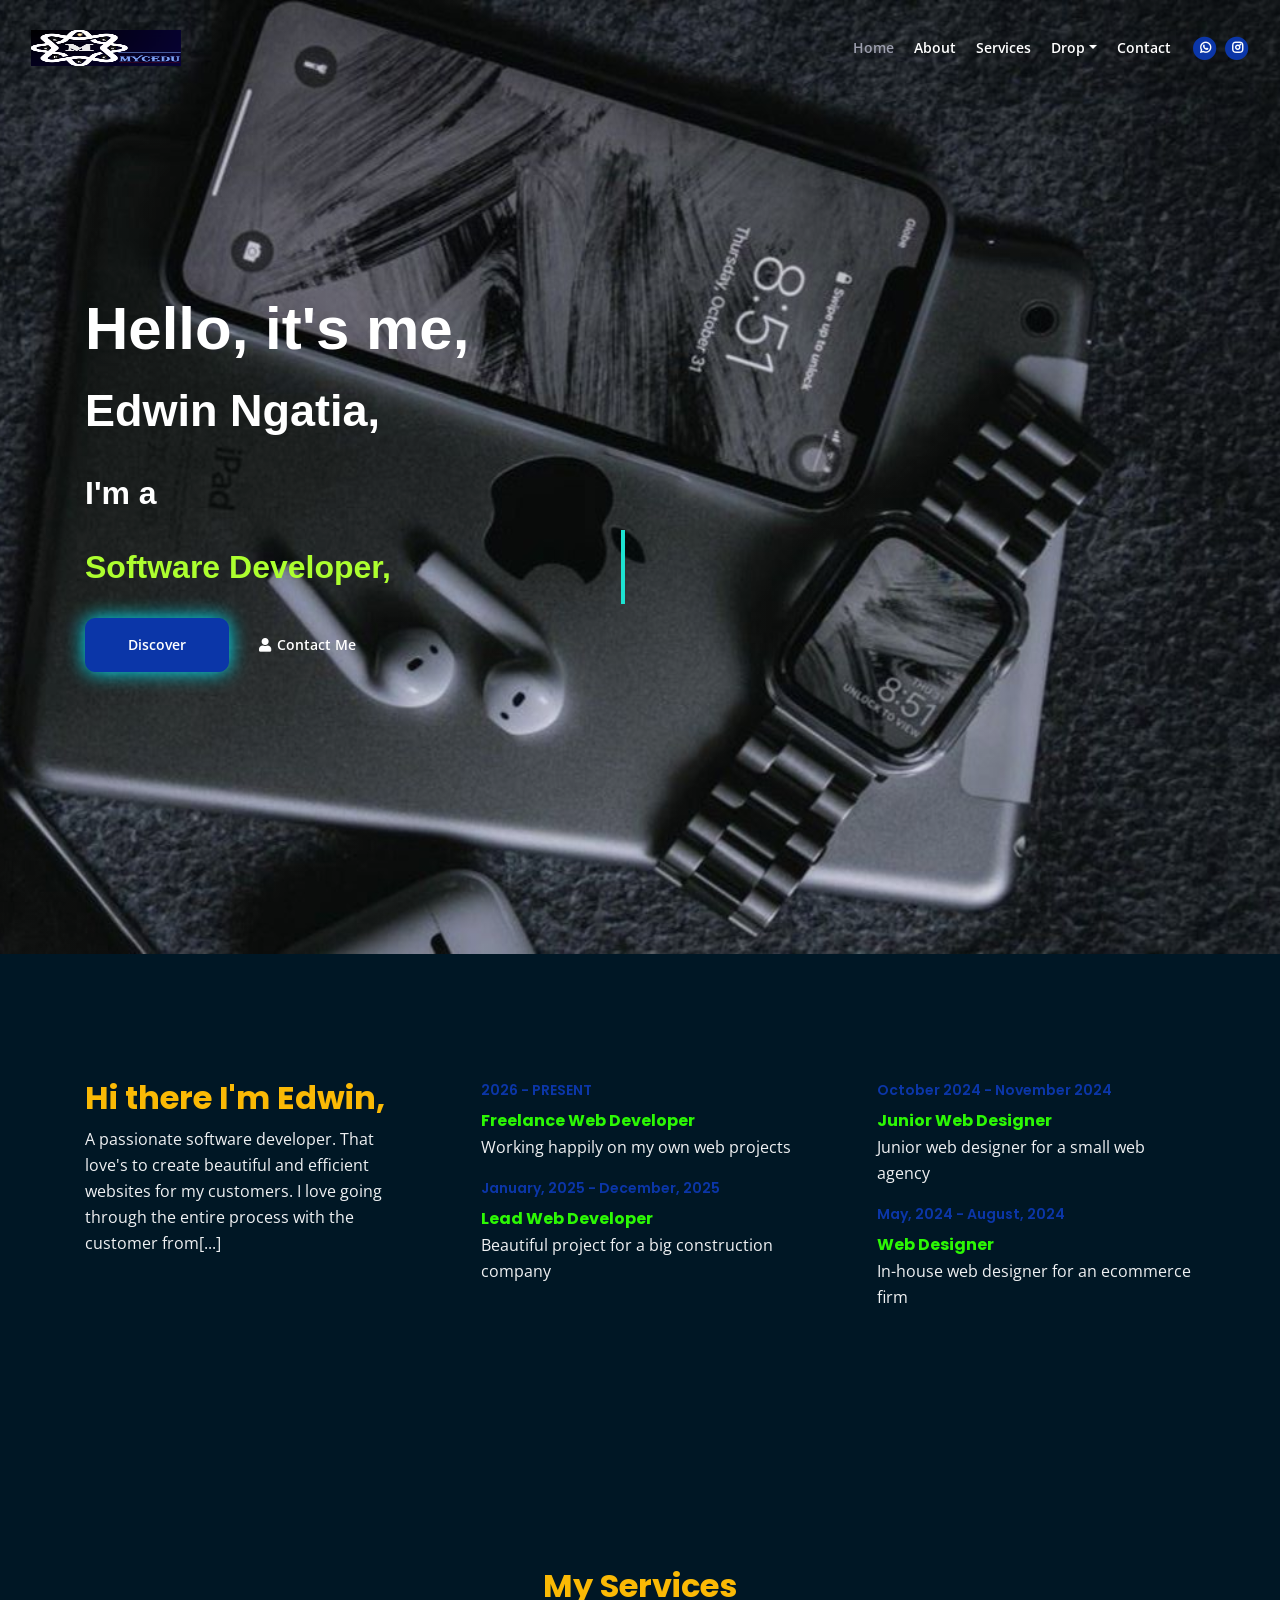
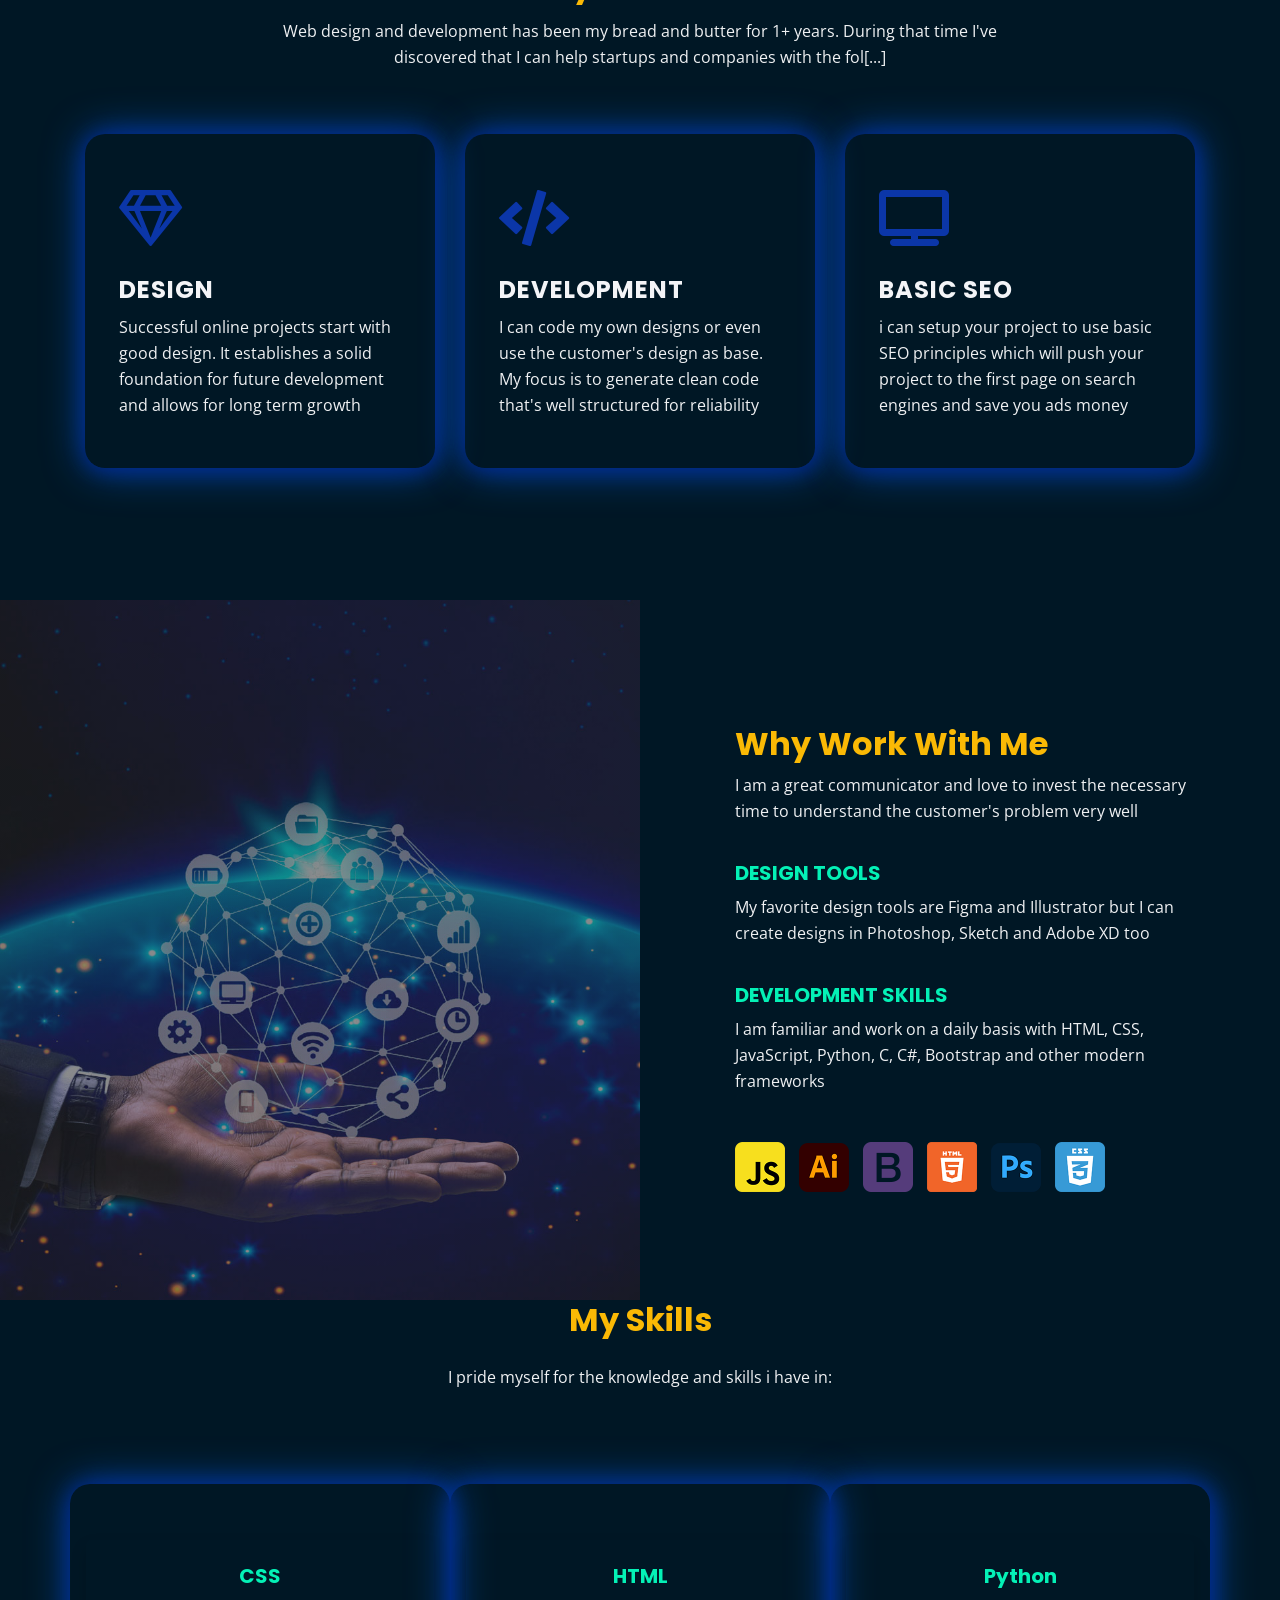
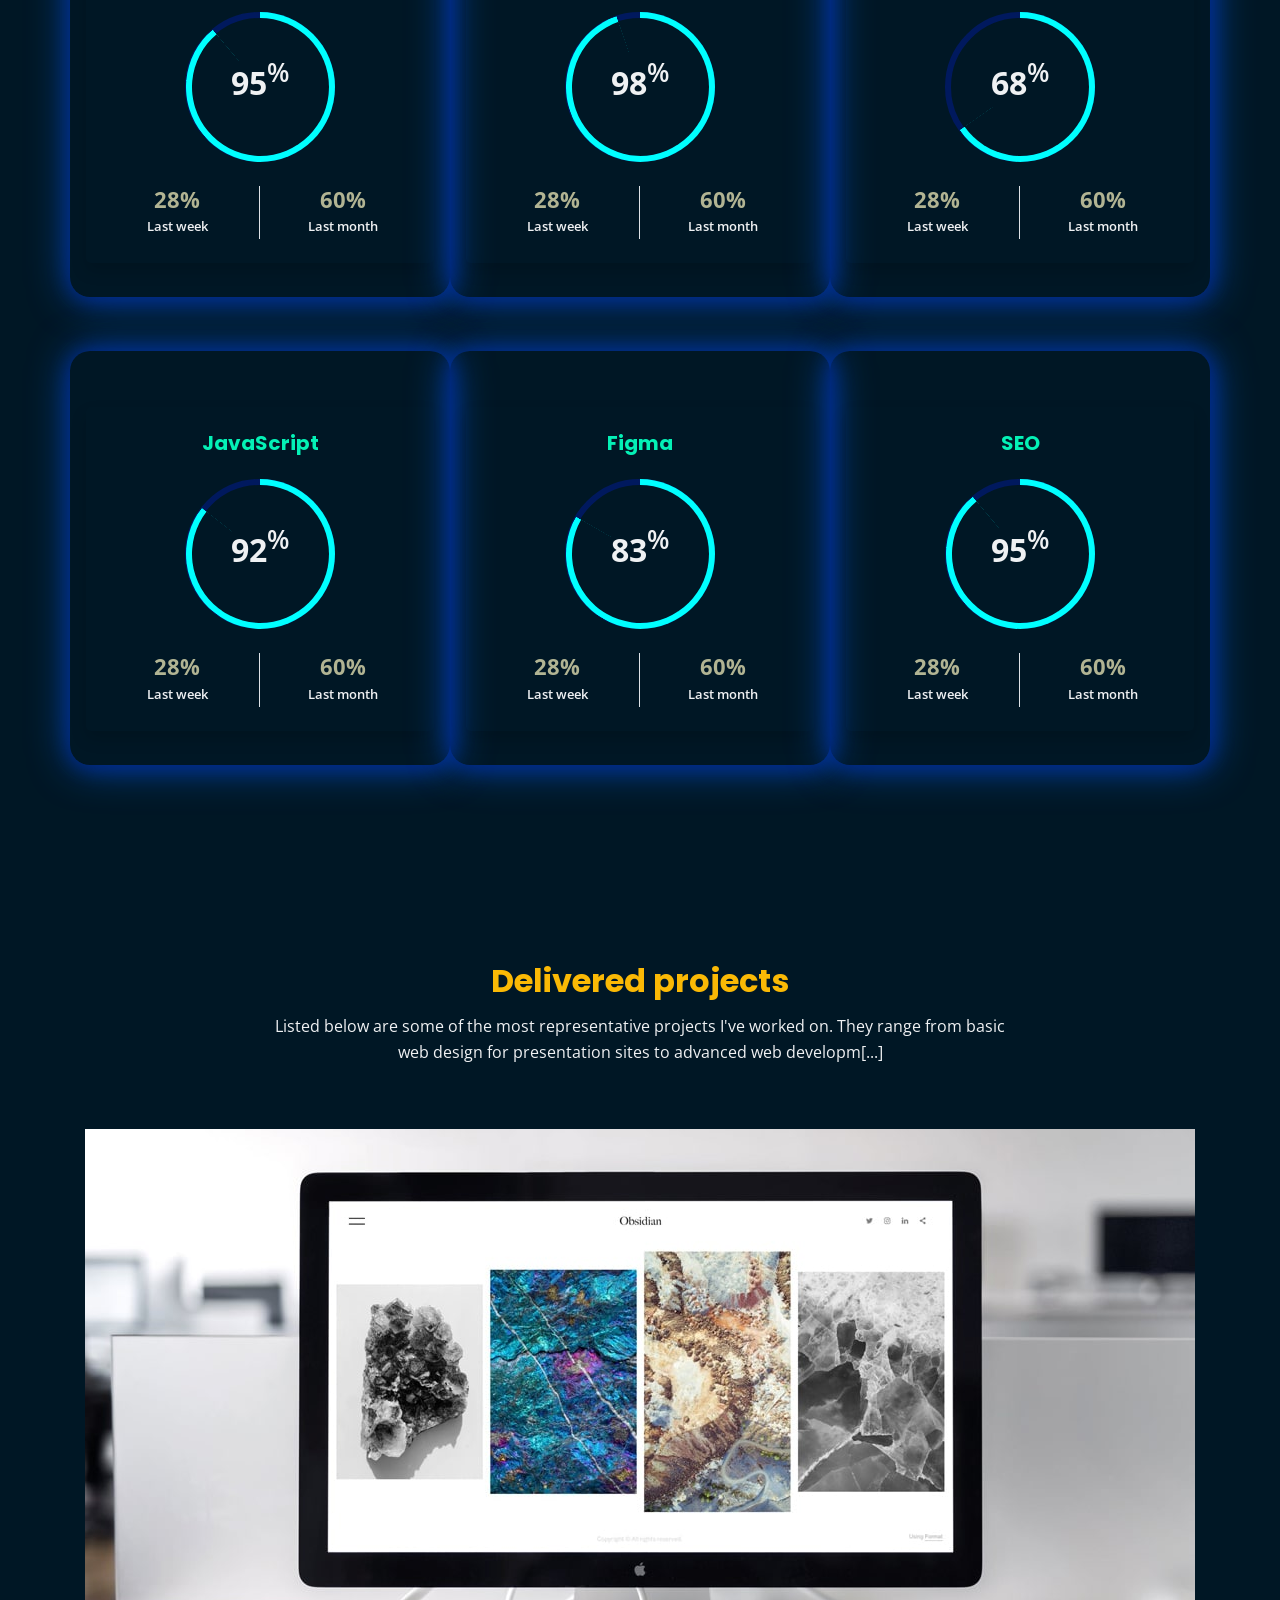
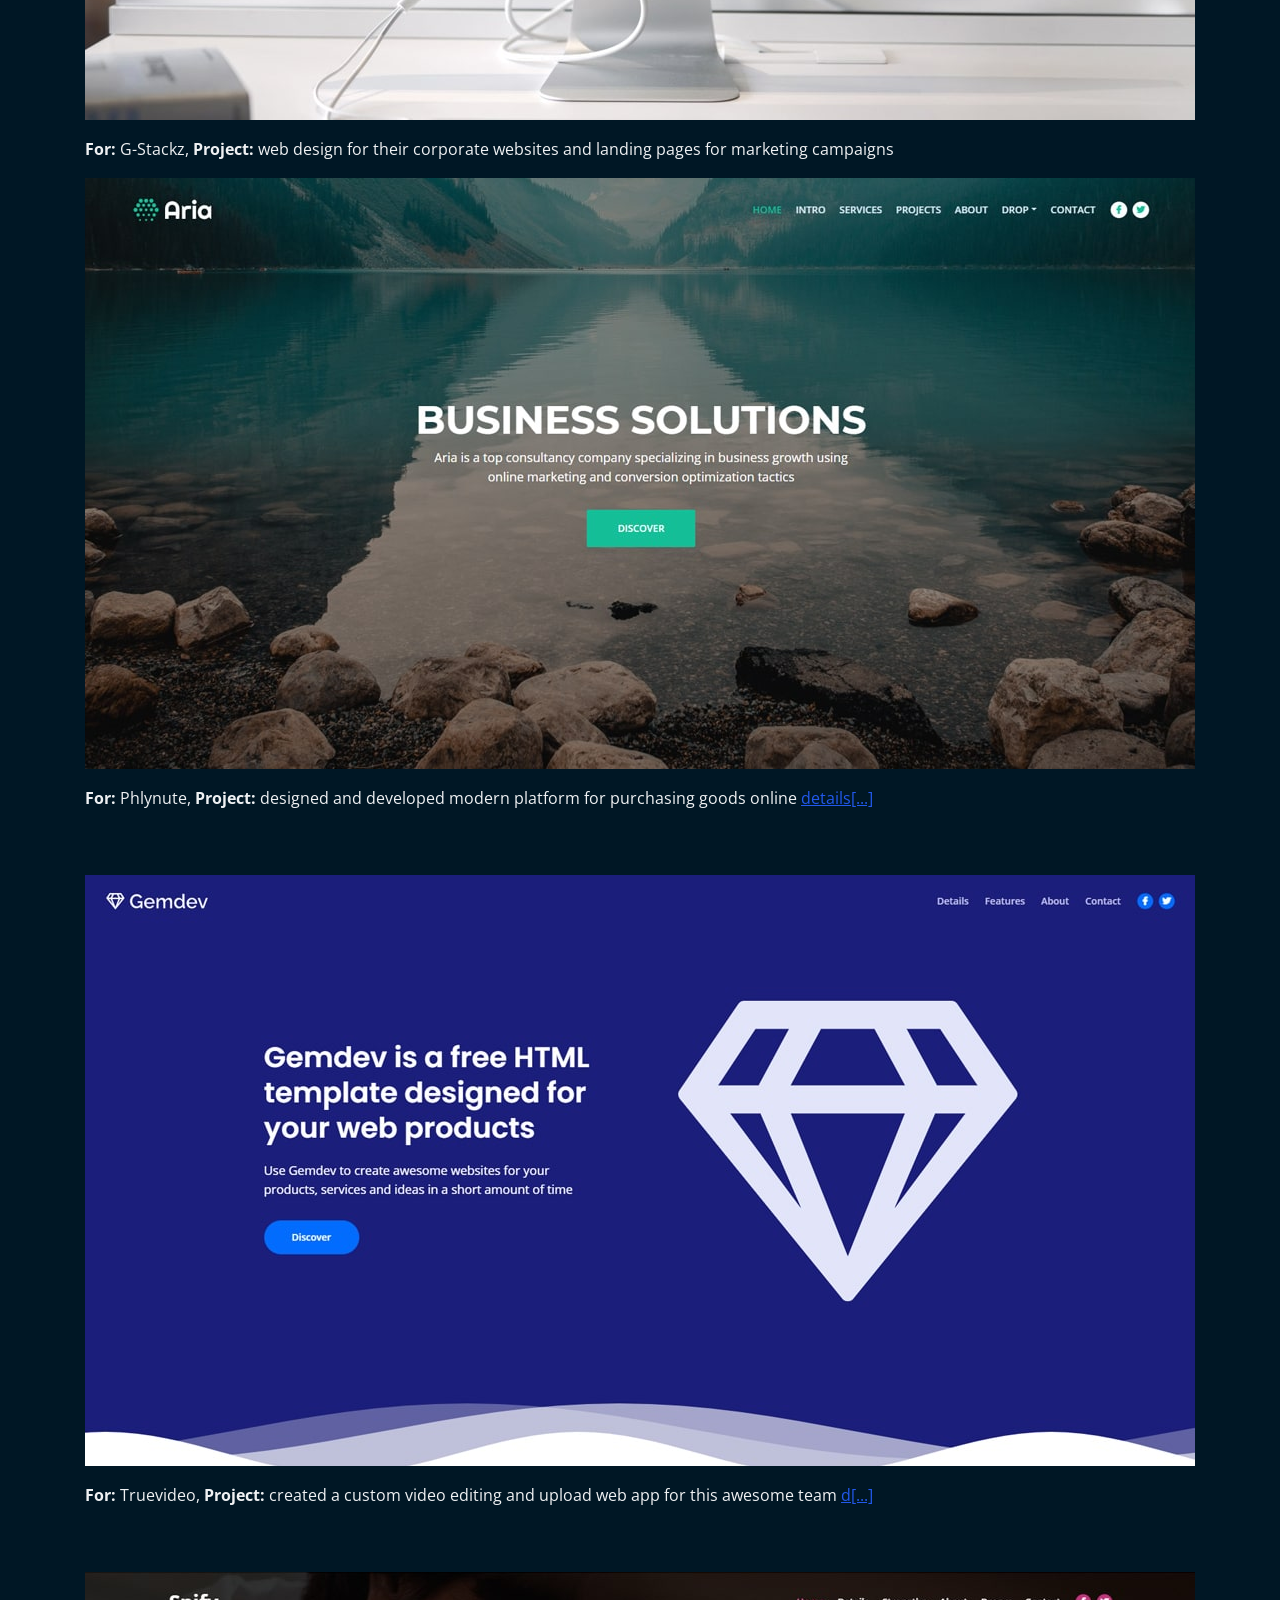
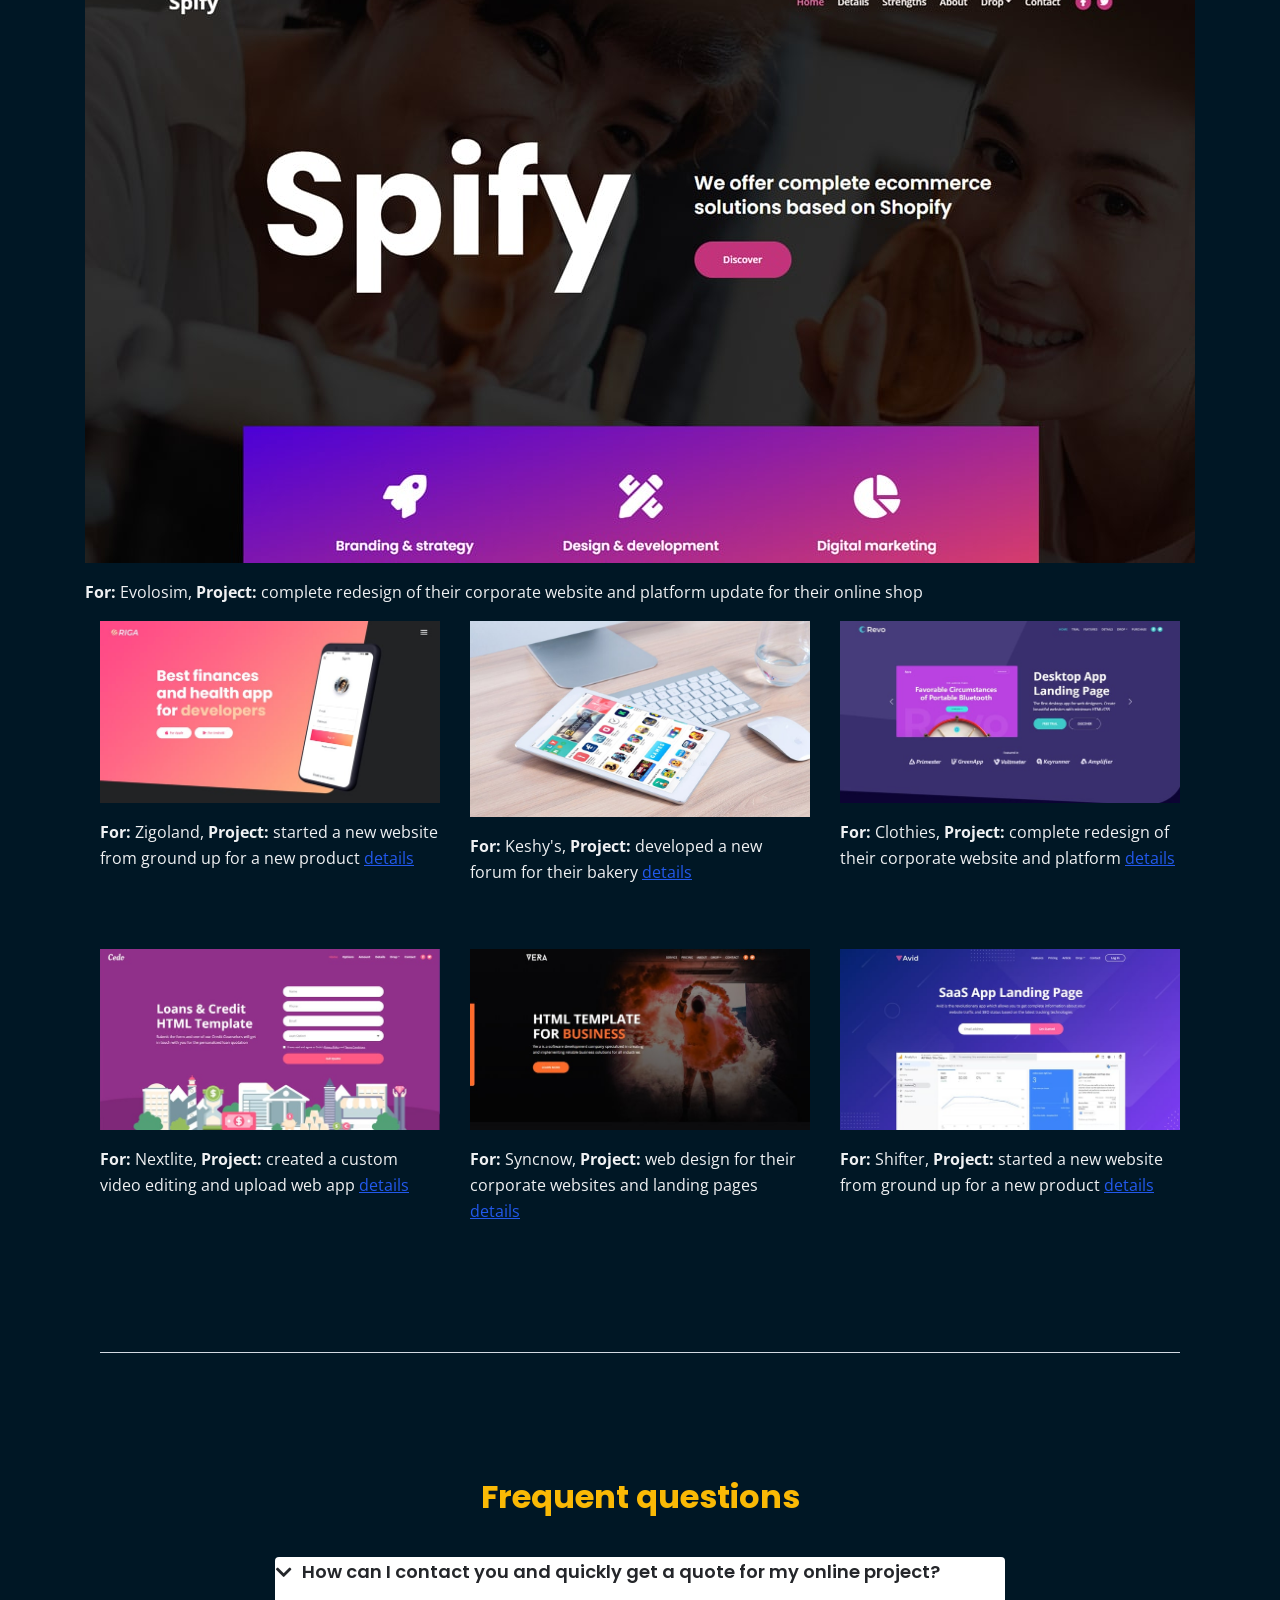
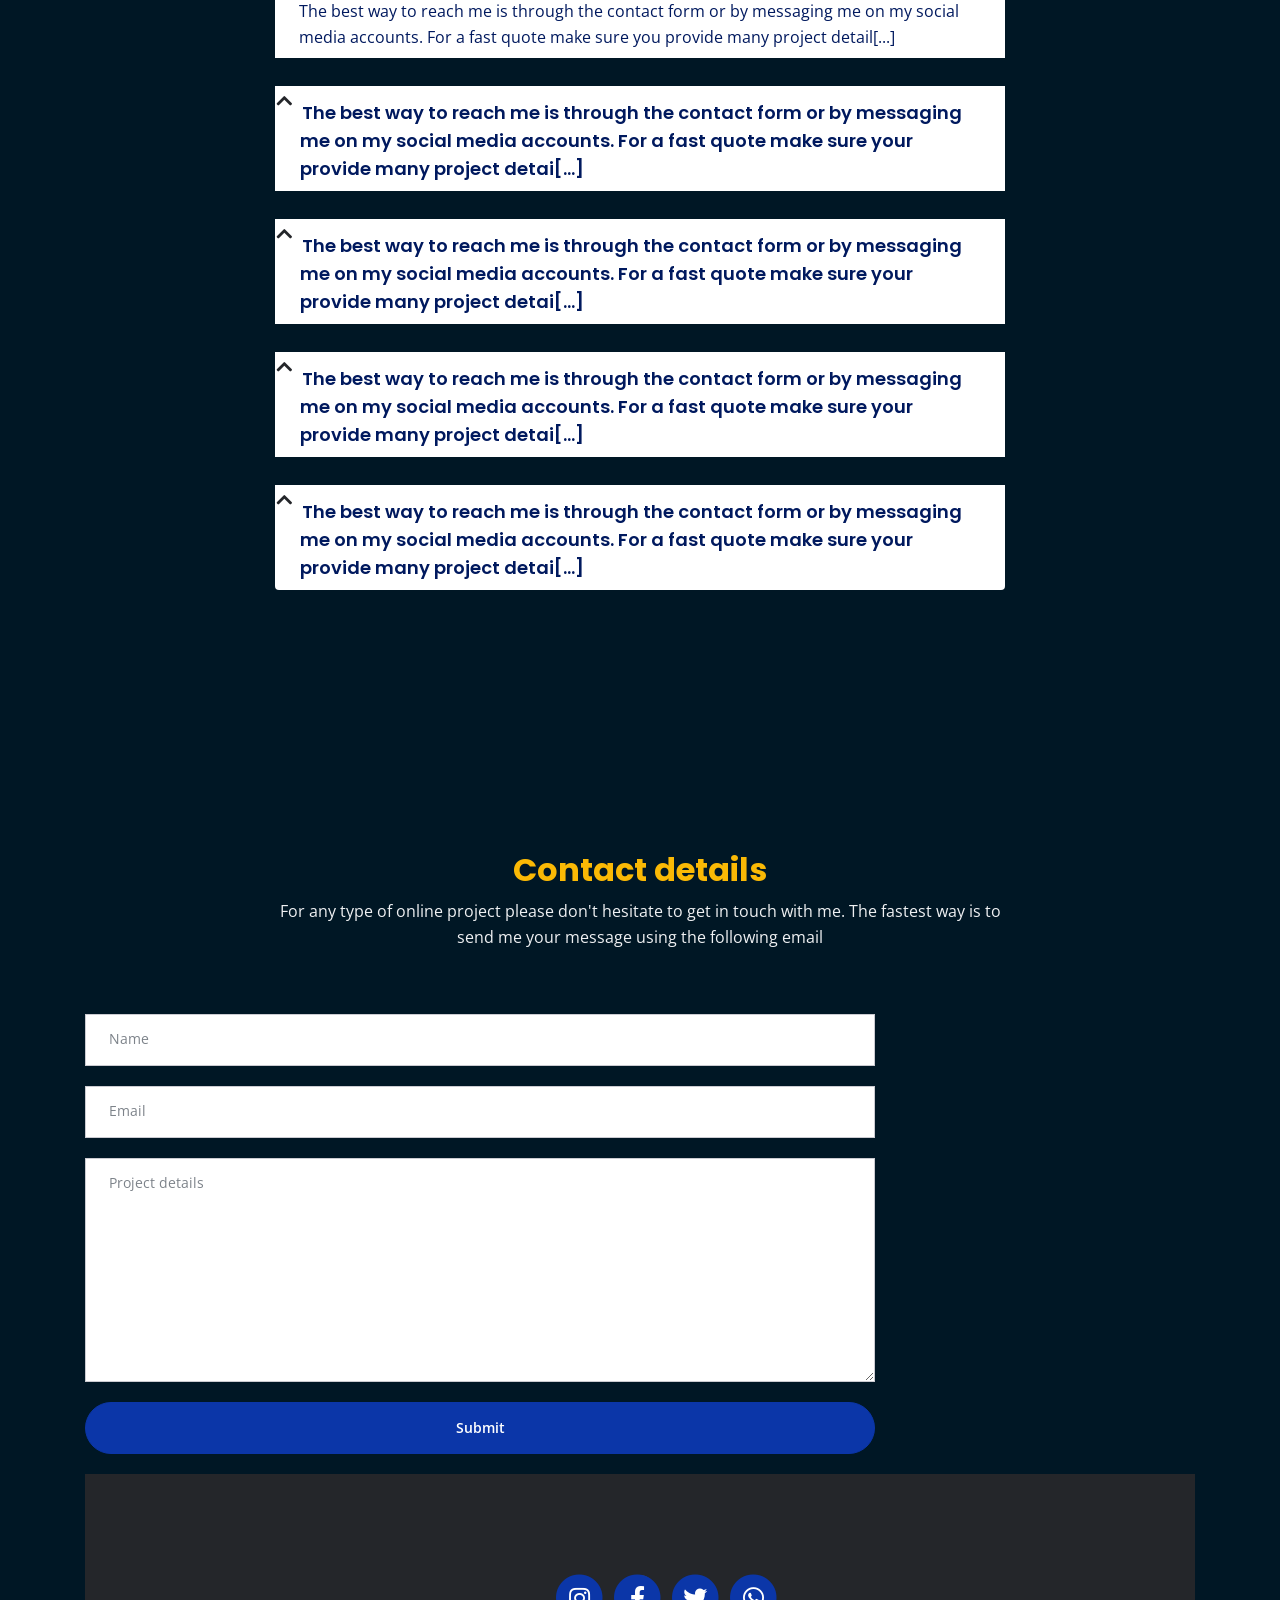
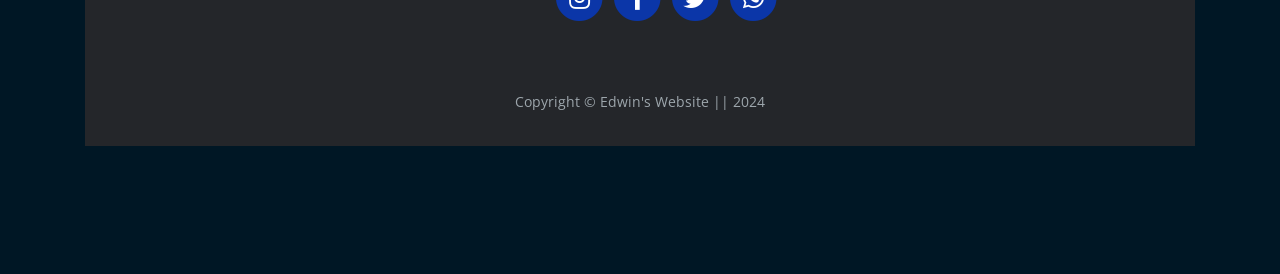
==== index.html @ 2b1603b1 "Update index.html" ====
<!DOCTYPE html>
<html lang="en">
<head>
    <meta charset="utf-8">
    <meta name="viewport" content="width=device-width, initial-scale=1, shrink-to-fit=no">
    
    <!-- SEO Meta Tags -->
    <meta name="description" content="Edwin's Personal Portfolio">
    <meta name="author" content="Edwin Mwangi Ngatia">

    <!-- OG Meta Tags to improve the way the post looks when you share the page on Facebook, Twitter, LinkedIn -->
	<meta property="og:site_name" content="Edwin's Personal Portfolio" /> <!-- website name -->
	<meta property="og:site" content="https://ngatia1.github.io/edwin-s.portfolio/" /> <!-- website link -->
	<meta property="og:type" content="website" />
	<meta property="og:title" content="Welcome to Edwin's Portfolio and Projects"/> <!-- title shown in the actual shared post -->
	<meta property="og:description" content="Welcome to my portfolio website!" /> <!-- description shown in the actual shared post -->
	<meta property="og:image" content="https://ngatia1.github.io/edwin-s.portfolio/images/meta.jpg" /><!-- image link, make sure it's jpg -->
	<meta property="og:image:width" content="1200" />
	<meta property="og:image:height" content="630" />
	<meta property="og:image:alt" content="Edwin's Portfolio - Software Developer" /> <!-- OG Image Alt Text -->
	<meta property="og:url" content="https://ngatia1.github.io/edwin-s.portfolio/" /> <!-- where do you want your post to link to -->
	<meta property="article:published_time" content="2024-09-16T00:00:00Z" /> <!-- Published Date -->
	<meta name="twitter:card" content="summary_large_image"> <!-- to have large image post format in Twitter -->

    <!-- Webpage Title -->
    <title>Edwin's Portfolio</title>
    
    <!-- Styles -->
    <link rel="preconnect" href="https://fonts.gstatic.com">
    <link href="https://fonts.googleapis.com/css2?family=Open+Sans:ital,wght@0,400;0,600;0,700;1,400&family=Poppins:wght@600&display=swap" rel="stylesheet">
    <link href="css/bootstrap.css" rel="stylesheet">
    <link href="css/fontawesome-all.css" rel="stylesheet">
	<link href="css/styles.css" rel="stylesheet">
	
	<!-- Favicon  -->
    <link rel="icon" href="images/favicon.ico">
</head>
<body data-spy="scroll" data-target=".fixed-top">
    
    <!-- Navigation -->
    <nav class="navbar navbar-expand-lg fixed-top navbar-dark">
        <div class="container">
            
            <!-- Image Logo -->
            <a class="navbar-brand logo-image" href="index.html"><img src="images/Screenshot 2026-04-15 231438.png" alt="alternative"></a>  

            <!-- Text Logo - Use this if you don't have a graphic logo -->
            <!-- <a class="navbar-brand logo-text page-scroll" href="index.html">Mark</a> -->

            <button class="navbar-toggler p-0 border-0" type="button" data-toggle="offcanvas">
                <span class="navbar-toggler-icon"></span>
            </button>

            <div class="navbar-collapse offcanvas-collapse" id="navbarsExampleDefault">
                <ul class="navbar-nav ml-auto">
                    <li class="nav-item">
                        <a class="nav-link page-scroll" href="#header">Home <span class="sr-only">(current)</span></a>
                    </li>
                    <li class="nav-item">
                        <a class="nav-link page-scroll" href="#about">About</a>
                    </li>
                    <li class="nav-item">
                        <a class="nav-link page-scroll" href="#services">Services</a>
                    </li>
                    <li class="nav-item dropdown">
                        <a class="nav-link dropdown-toggle" href="#" id="dropdown01" data-toggle="dropdown" aria-haspopup="true" aria-expanded="false">Drop</a>
                        <div class="dropdown-menu" aria-labelledby="dropdown01">
                            <a class="dropdown-item page-scroll" href="project.html">Project Details</a>
                            <div class="dropdown-divider"></div>
                            <a class="dropdown-item page-scroll" href="terms.html">Terms Conditions</a>
                            <div class="dropdown-divider"></div>
                            <a class="dropdown-item page-scroll" href="privacy.html">Privacy Policy</a>
                        </div>
                    </li>
                    <li class="nav-item">
                        <a class="nav-link page-scroll" href="#contact">Contact</a>
                    </li>
                </ul>
                <span class="nav-item social-icons">
                    <span class="fa-stack">
                        <a href="https://wa.me/254716814404">
                            <i class="fas fa-circle fa-stack-2x"></i>
                            <i class="fab fa-whatsapp fa-stack-1x"></i>
                        </a>
                    </span>
                    <span class="fa-stack">
                        <a href="https://www.instagram.com/_._.e.d.w.i.n._._.">
                            <i class="fas fa-circle fa-stack-2x"></i>
                            <i class="fab fa-instagram fa-stack-1x"></i>
                        </a>
                    </span>
                </span>
            </div> <!-- end of navbar-collapse -->
        </div> <!-- end of container -->
    </nav> <!-- end of navbar -->
    <!-- end of navigation -->


    <!-- Header -->
    <header id="header" class="header">
        <div class="container">
            <div class="row">
                <div class="col-lg-6">
                    <div class="text-container">
                        <h1 class="h1-large">Hello, it's me,</h1>
                        <h1 class="h1-large one">Edwin Ngatia,</h1>
                        <h1 class="h1-large two">I'm a 
                            <div class="typing">
                                <span>Software Developer,</span>
                            </div>
                        </h1>
                        <a class="btn-solid-lg page-scroll" href="#about">Discover</a>
                        <a class="btn-outline-lg page-scroll" href="#contact"><i class="fas fa-user"></i>Contact Me</a>
                    </div> <!-- end of text-container -->
                </div> <!-- end of col -->
            </div> <!-- end of row -->
        </div> <!-- end of container -->
    </header> <!-- end of header -->
    <!-- end of header -->


    <!-- About-->
    <div id="about" class="basic-1 bg-gray">
        <div class="container">
            <div class="row">
                <div class="col-lg-4">
                    <div class="text-container first">
                        <h2>Hi there I'm Edwin,</h2>
                        <p>A passionate software developer. That love's to create beautiful and efficient websites for my customers. I love going through the entire process with the customer from[...]
                    </div> <!-- end of text-container -->
                </div> <!-- end of col -->
                <div class="col-lg-4">
                    <div class="text-container second">
                        <div class="time">2026 - PRESENT</div>
                        <h6>Freelance Web Developer</h6>
                        <p>Working happily on my own web projects</p>
                        <div class="time"> January, 2025 - December, 2025</div>
                        <h6>Lead Web Developer</h6>
                        <p>Beautiful project for a big construction company</p>
                    </div> <!-- end of text-container -->
                </div> <!-- end of col -->
                <div class="col-lg-4">
                    <div class="text-container third">
                        <div class="time">October 2024 - November 2024</div>
                        <h6>Junior Web Designer</h6>
                        <p>Junior web designer for a small web agency</p>
                        <div class="time">May, 2024 - August, 2024</div>
                        <h6>Web Designer</h6>
                        <p>In-house web designer for an ecommerce firm</p>
                        
                    </div> <!-- end of text-container -->
                </div> <!-- end of col -->
            </div> <!-- end of row -->
        </div> <!-- end of container -->
    </div> <!-- end of basic-1 -->
    <!-- end of about -->


    <!-- Services -->
    <div id="services" class="basic-2">
        <div class="container">
            <div class="row">
                <div class="col-lg-12">
                    <h2 class="h2-heading">My Services</h2>
                    <p class="p-heading">Web design and development has been my bread and butter for 1+ years. During that time I've discovered that I can help startups and companies with the fol[...]
                </div> <!-- end of col -->
            </div> <!-- end of row -->
            <div class="row">
                <div class="col-lg-4">
                    <div class="text-box">
                        <i class="far fa-gem"></i>
                        <h4>DESIGN</h4>
                        <p>Successful online projects start with good design. It establishes a solid foundation for future development and allows for long term growth</p>
                    </div> <!-- end of text-box -->
                </div> <!-- end of col -->
                <div class="col-lg-4">
                    <div class="text-box">
                        <i class="fas fa-code"></i>
                        <h4>DEVELOPMENT</h4>
                        <p>I can code my own designs or even use the customer's design as base. My focus is to generate clean code that's well structured for reliability</p>
                    </div> <!-- end of text-box -->
                </div> <!-- end of col -->
                <div class="col-lg-4">
                    <div class="text-box">
                        <i class="fas fa-tv"></i>
                        <h4>BASIC SEO</h4>
                        <p>i can setup your project to use basic SEO principles which will push your project to the first page on search engines and save you ads money</p>
                    </div> <!-- end of text-box -->
                </div> <!-- end of col -->
            </div> <!-- end of row -->
        </div> <!-- end of container -->
    </div> <!-- end of basic-2 -->
    <!-- end of services -->


    <!-- Details -->
	<div class="split">
		<div class="area-1">
		</div><!-- end of area-1 on same line and no space between comments to eliminate margin white space --><div class="area-2 bg-gray">
            <div class="container">    
                <div class="row">
                    <div class="col-lg-12">     
                        
                        <!-- Text Container -->
                        <div class="text-container">
                            <h2>Why Work With Me</h2>
                            <p>I am a great communicator and love to invest the necessary time to understand the customer's problem very well</p>
                            <h5>DESIGN TOOLS</h5>
                            <p>My favorite design tools are Figma and Illustrator but I can create designs in Photoshop, Sketch and Adobe XD too</p>
                            <h5>DEVELOPMENT SKILLS</h5>
                            <p>I am familiar and work on a daily basis with HTML, CSS, JavaScript, Python, C, C#, Bootstrap and other modern frameworks</p>
                            
                            <div class="icons-container">
                                <img src="images/details-icon-javascript.png" alt="alternative">
                                <img src="images/details-icon-illustrator.png" alt="alternative">
                                <img src="images/details-icon-bootstrap.png" alt="alternative">
                                <img src="images/details-icon-html.png" alt="alternative">
                                <img src="images/details-icon-photoshop.png" alt="alternative">
                                <img src="images/details-icon-css.png" alt="alternative">
                            </div> <!-- end of icons-container -->
                        </div> <!-- end of text-container -->
                        <!-- end of text container -->

                    </div> <!-- end of col -->
                </div> <!-- end of row -->
            </div> <!-- end of container -->
		</div> <!-- end of area-2 -->
    </div> <!-- end of split -->
    <!-- end of details -->




    <div class="ftco-section" id="skills-section">
		<div class="container">
			<div class="row justify-content-center pb-5">
				<div class="col-md-12 heading-section text-center ftco-animate">
					<h2 class="mb-4">My Skills</h2>
					<p>I pride myself for the knowledge and skills i have in:</p>
				</div>
			</div>
			<div class="row progress-circle mb-5">
				<div class="col-lg-4 mb-4">
					<div class="bg-gray rounded-lg shadow p-4">
						<h5 class="h5 font-weight-bold text-center mb-4">CSS</h5>

						<!-- Progress bar 1 -->
						<div class="progress mx-auto" data-value='95'>
							<span class="progress-left">
								<span class="progress-bar border-primary"></span>
                                <span class="progress-bar border-primary" style="transform: rotate(140deg);"></span>
							</span>
							<span class="progress-right">
								<span class="progress-bar border-primary"></span>
                                <span class="progress-bar border-primary" style="transform: rotate(180deg);"></span>
							</span>
							<div class="progress-value w-100 h-100 rounded-circle d-flex align-items-center justify-content-center">
								<div class="h2 font-weight-bold">95<sup class="small">%</sup></div>
							</div>
						</div>
						<!-- END -->

						<!-- Demo info -->
						<div class="row text-center mt-4">
							<div class="col-6 border-right">
								<div class="h4 font-weight-bold mb-0">28%</div><span class="small text-gray">Last week</span>
							</div>
							<div class="col-6">
								<div class="h4 font-weight-bold mb-0">60%</div><span class="small text-gray">Last month</span>
							</div>
						</div>
						<!-- END -->
					</div>
				</div>

				<div class="col-lg-4 mb-4">
					<div class="bg-gray rounded-lg shadow p-4">
						<h5 class="h5 font-weight-bold text-center mb-4">HTML</h5>

						<!-- Progress bar 1 -->
						<div class="progress mx-auto" data-value='98'>
							<span class="progress-left">
								<span class="progress-bar border-primary"></span>
                                <span class="progress-bar border-primary" style="transform: rotate(161deg);"></span>
							</span>
							<span class="progress-right">
								<span class="progress-bar border-primary"></span>
                                <span class="progress-bar border-primary" style="transform: rotate(180deg);"></span>
							</span>
							<div class="progress-value w-100 h-100 rounded-circle d-flex align-items-center justify-content-center">
								<div class="h2 font-weight-bold">98<sup class="small">%</sup></div>
							</div>
						</div>
						<!-- END -->

						<!-- Demo info -->
						<div class="row text-center mt-4">
							<div class="col-6 border-right">
								<div class="h4 font-weight-bold mb-0">28%</div><span class="small text-gray">Last week</span>
							</div>
							<div class="col-6">
								<div class="h4 font-weight-bold mb-0">60%</div><span class="small text-gray">Last month</span>
							</div>
						</div>
						<!-- END -->
					</div>
				</div>

				<div class="col-lg-4 mb-4">
					<div class="bg- rounded-lg shadow p-4">
						<h5 class="h5 font-weight-bold text-center mb-4">Python</h5>

						<!-- Progress bar 1 -->
						<div class="progress mx-auto" data-value='68'>
							<span class="progress-left">
								<span class="progress-bar border-primary"></span>
                                <span class="progress-bar border-primary" style="transform: rotate(55deg);"></span>
							</span>
							<span class="progress-right">
								<span class="progress-bar border-primary"></span>
                                <span class="progress-bar border-primary" style="transform: rotate(180deg);"></span>
							</span>
							<div class="progress-value w-100 h-100 rounded-circle d-flex align-items-center justify-content-center">
								<div class="h2 font-weight-bold">68<sup class="small">%</sup></div>
							</div>
						</div>
						<!-- END -->

						<!-- Demo info -->
						<div class="row text-center mt-4">
							<div class="col-6 border-right">
								<div class="h4 font-weight-bold mb-0">28%</div><span class="small text-gray">Last week</span>
							</div>
							<div class="col-6">
								<div class="h4 font-weight-bold mb-0">60%</div><span class="small text-gray">Last month</span>
							</div>
						</div>
						<!-- END -->
					</div>
				</div>

				<div class="col-lg-4 mb-4">
					<div class="bg-gray rounded-lg shadow p-4">
						<h5 class="h5 font-weight-bold text-center mb-4">JavaScript</h5>

						<!-- Progress bar 1 -->
						<div class="progress mx-auto" data-value='92'>
							<span class="progress-left">
								<span class="progress-bar border-primary"></span>
                                <span class="progress-bar border-primary" style="transform: rotate(128deg);"></span>
							</span>
							<span class="progress-right">
								<span class="progress-bar border-primary"></span>
                                <span class="progress-bar border-primary" style="transform: rotate(180deg);"></span>
							</span>
							<div class="progress-value w-100 h-100 rounded-circle d-flex align-items-center justify-content-center">
								<div class="h2 font-weight-bold">92<sup class="small">%</sup></div>
							</div>
						</div>
						<!-- END -->

						<!-- Demo info -->
						<div class="row text-center mt-4">
							<div class="col-6 border-right">
								<div class="h4 font-weight-bold mb-0">28%</div><span class="small text-gray">Last week</span>
							</div>
							<div class="col-6">
								<div class="h4 font-weight-bold mb-0">60%</div><span class="small text-gray">Last month</span>
							</div>
						</div>
						<!-- END -->
					</div>
				</div>

				<div class="col-lg-4 mb-4">
					<div class="bg-gray rounded-lg shadow p-4">
						<h5 class="h5 font-weight-bold text-center mb-4">Figma</h5>

						<!-- Progress bar 1 -->
						<div class="progress mx-auto" data-value='83'>
							<span class="progress-left">
								<span class="progress-bar border-primary"></span>
                                <span class="progress-bar border-primary" style="transform: rotate(120deg);"></span>
							</span>
							<span class="progress-right">
								<span class="progress-bar border-primary"></span>
                                <span class="progress-bar border-primary" style="transform: rotate(180deg);"></span>
							</span>
							<div class="progress-value w-100 h-100 rounded-circle d-flex align-items-center justify-content-center">
								<div class="h2 font-weight-bold">83<sup class="small">%</sup></div>
							</div>
						</div>
						<!-- END -->

						<!-- Demo info -->
						<div class="row text-center mt-4">
							<div class="col-6 border-right">
								<div class="h4 font-weight-bold mb-0">28%</div><span class="small text-gray">Last week</span>
							</div>
							<div class="col-6">
								<div class="h4 font-weight-bold mb-0">60%</div><span class="small text-gray">Last month</span>
							</div>
						</div>
						<!-- END -->
					</div>
				</div>

				<div class="col-lg-4 mb-4">
					<div class="bg-gray rounded-lg shadow p-4">
						<h5 class="h5 font-weight-bold text-center mb-4">SEO</h5>

						<!-- Progress bar 1 -->
						<div class="progress mx-auto" data-value='95'>
							<span class="progress-left">
								<span class="progress-bar border-primary"></span>
                                <span class="progress-bar border-primary" style="transform: rotate(140deg);"></span>
							</span>
							<span class="progress-right">
								<span class="progress-bar border-primary"></span>
                                <span class="progress-bar border-primary" style="transform: rotate(180deg);"></span>
							</span>
							<div class="progress-value w-100 h-100 rounded-circle d-flex align-items-center justify-content-center">
								<div class="h2 font-weight-bold">95<sup class="small">%</sup></div>
							</div>
						</div>
						<!-- END -->

						<!-- Demo info -->
						<div class="row text-center mt-4">
							<div class="col-6 border-right">
								<div class="h4 font-weight-bold mb-0">28%</div><span class="small text-gray">Last week</span>
							</div>
							<div class="col-6">
								<div class="h4 font-weight-bold mb-0">60%</div><span class="small text-gray">Last month</span>
							</div>
						</div>
						<!-- END -->
					</div>
				</div>
			</div>
		</div>
	</div>




    <!-- Projects -->
    <div id="projects" class="basic-3">
        <div class="container">
            <div class="row">
                <div class="col-lg-12">
                    <h2 class="h2-heading">Delivered projects</h2>
                    <p class="p-heading">Listed below are some of the most representative projects I've worked on. They range from basic web design for presentation sites to advanced web developm[...]
                </div> <!-- end of col -->
            </div> <!-- end of row -->
            <div class="row">
                <div class="col-lg-12">
                    <div class="text-container">
                        <div class="image-container">
                            <a href="project.html">
                                <img class="img-fluid" src="images/project-details-large.jpg" alt="alternative">
                            </a>
                        </div> <!-- end of image-container -->
                        <p><strong>For:</strong> G-Stackz, <strong>Project:</strong> web design for their corporate websites and landing pages for marketing campaigns <a class="blue" href="projec[...]
                    </div> <!-- end of text-container -->
                    <div class="text-container">
                        <div class="image-container">
                            <a href="project.html">
                                <img class="img-fluid" src="images/project-2.jpg" alt="alternative">
                            </a>
                        </div> <!-- end of image-container -->
                        <p><strong>For:</strong> Phlynute, <strong>Project:</strong> designed and developed modern platform for purchasing goods online <a class="blue" href="project.html">details[...]
                    </div> <!-- end of text-container -->
                    <div class="text-container">
                        <div class="image-container">
                            <a href="project.html">
                                <img class="img-fluid" src="images/project-4.jpg" alt="alternative">
                            </a>
                        </div> <!-- end of image-container -->
                        <p><strong>For:</strong> Truevideo, <strong>Project:</strong> created a custom video editing and upload web app for this awesome team <a class="blue" href="project.html">d[...]
                    </div> <!-- end of text-container -->
                    <div class="text-container">
                        <div class="image-container">
                            <a href="project.html">
                                <img class="img-fluid" src="images/project-1.jpg" alt="alternative">
                            </a>
                        </div> <!-- end of image-container -->
                        <p><strong>For:</strong> Evolosim, <strong>Project:</strong> complete redesign of their corporate website and platform update for their online shop <a class="blue" href="p[...]
                    </div> <!-- end of text-container -->
                </div> <!-- end of col -->
            </div> <!-- end of row -->
        </div> <!-- end of container -->
    </div> <!-- end of basic-3 -->
    <!-- end of projects -->


    <!-- Works -->
    <div class="basic-4">
        <div class="container">
            <div class="row">
                <div class="col-lg-4">
                    <div class="text-container">
                        <div class="image-container">
                            <a href="project.html">
                                <img class="img-fluid" src="images/work-2.jpg" alt="alternative">
                            </a>
                        </div> <!-- end of image-container -->
                        <p><strong>For:</strong> Zigoland, <strong>Project:</strong> started a new website from ground up for a new product <a class="blue" href="project.html">details</a></p>
                    </div> <!-- end of text-container -->
                </div> <!-- end of col -->
                <div class="col-lg-4">
                    <div class="text-container">
                        <div class="image-container">
                            <a href="project.html">
                                <img class="img-fluid" src="images/project-details-small.jpg" alt="alternative">
                            </a>
                        </div> <!-- end of image-container -->
                        <p><strong>For:</strong> Keshy's, <strong>Project:</strong> developed a new forum for their bakery <a class="blue" href="project.html">details</a></p>
                    </div> <!-- end of text-container -->
                </div> <!-- end of col -->
                <div class="col-lg-4">
                    <div class="text-container">
                        <div class="image-container">
                            <a href="project.html">
                                <img class="img-fluid" src="images/work-3.jpg" alt="alternative">
                            </a>
                        </div> <!-- end of image-container -->
                        <p><strong>For:</strong> Clothies, <strong>Project:</strong> complete redesign of their corporate website and platform <a class="blue" href="project.html">details</a></p>
                    </div> <!-- end of text-container -->
                </div> <!-- end of col -->
            </div> <!-- end of row -->
            <div class="row">
                <div class="col-lg-4">
                    <div class="text-container">
                        <div class="image-container">
                            <a href="project.html">
                                <img class="img-fluid" src="images/work-4.jpg" alt="alternative">
                            </a>
                        </div> <!-- end of image-container -->
                        <p><strong>For:</strong> Nextlite, <strong>Project:</strong> created a custom video editing and upload web app <a class="blue" href="project.html">details</a></p>
                    </div> <!-- end of text-container -->
                </div> <!-- end of col -->
                <div class="col-lg-4">
                    <div class="text-container">
                        <div class="image-container">
                            <a href="project.html">
                                <img class="img-fluid" src="images/work-5.jpg" alt="alternative">
                            </a>
                        </div> <!-- end of image-container -->
                        <p><strong>For:</strong> Syncnow, <strong>Project:</strong> web design for their corporate websites and landing pages <a class="blue" href="project.html">details</a></p>
                    </div> <!-- end of text-container -->
                </div> <!-- end of col -->
                <div class="col-lg-4">
                    <div class="text-container">
                        <div class="image-container">
                            <a href="project.html">
                                <img class="img-fluid" src="images/work-6.jpg" alt="alternative">
                            </a>
                        </div> <!-- end of image-container -->
                        <p><strong>For:</strong> Shifter, <strong>Project:</strong> started a new website from ground up for a new product <a class="blue" href="project.html">details</a></p>
                    </div> <!-- end of text-container -->
                </div> <!-- end of col -->
            </div> <!-- end of row -->
        </div> <!-- end of container -->
    </div> <!-- end of basic-4 -->
    <!-- end of works -->


    

    <!-- Section Divider -->
    <div class="container">
        <div class="row">
            <div class="col-lg-12">
                <hr class="section-divider">
            </div> <!-- end of col -->
        </div> <!-- end of row -->
    </div> <!-- end of container -->
    <!-- end of section divider -->


    <!-- Questions -->
    <div class="accordion-1">
        <div class="container">
            <div class="row">
                <div class="col-lg-12">
                    <h2 class="h2-heading">Frequent questions</h2>
                </div> <!-- end of col -->
            </div> <!-- end of row -->
            <div class="row">
                <div class="col-lg-12">

                    <div class="accordion" id="accordionExample">
                        <div class="card">
                            <div class="card-header" id="headingOne">
                                <button class="btn btn-link btn-block text-left" type="button" data-toggle="collapse" data-target="#collapseOne" aria-expanded="true" aria-controls="collapseOne">
                                    How can I contact you and quickly get a quote for my online project?
                                </button>
                            </div>
                            <div id="collapseOne" class="collapse show" aria-labelledby="headingOne" data-parent="#accordionExample">
                                <div class="card-body">
                                    The best way to reach me is through the contact form or by messaging me on my social media accounts. For a fast quote make sure you provide many project detail[...]
                                </div>
                            </div>
                        </div>
                        <div class="card">
                            <div class="card-header" id="headingTwo">
                                <button class="btn btn-link btn-block text-left collapsed" type="button" data-toggle="collapse" data-target="#collapseTwo" aria-expanded="false" aria-controls="col[...]
                                    Do you create designs from the ground up or you are using themes?
                                </button>
                            </div>
                            <div id="collapseTwo" class="collapse" aria-labelledby="headingTwo" data-parent="#accordionExample">
                                <div class="card-body">
                                    The best way to reach me is through the contact form or by messaging me on my social media accounts. For a fast quote make sure your provide many project detai[...]
                                </div>
                            </div>
                        </div>
                        <div class="card">
                            <div class="card-header" id="headingThree">
                                <button class="btn btn-link btn-block text-left collapsed" type="button" data-toggle="collapse" data-target="#collapseThree" aria-expanded="false" aria-controls="c[...]
                                    Will I receive any included maintenance or warranty after project delivery?
                                </button>
                            </div>
                            <div id="collapseThree" class="collapse" aria-labelledby="headingThree" data-parent="#accordionExample">
                                <div class="card-body">
                                    The best way to reach me is through the contact form or by messaging me on my social media accounts. For a fast quote make sure your provide many project detai[...]
                                </div>
                            </div>
                        </div>
                        <div class="card">
                            <div class="card-header" id="headingFour">
                                <button class="btn btn-link btn-block text-left collapsed" type="button" data-toggle="collapse" data-target="#collapseFour" aria-expanded="false" aria-controls="co[...]
                                    If something goes wrong with the project can I have my money back?
                                </button>
                            </div>
                            <div id="collapseFour" class="collapse" aria-labelledby="headingFour" data-parent="#accordionExample">
                                <div class="card-body">
                                    The best way to reach me is through the contact form or by messaging me on my social media accounts. For a fast quote make sure your provide many project detai[...]
                                </div>
                            </div>
                        </div>
                        <div class="card">
                            <div class="card-header" id="headingFive">
                                <button class="btn btn-link btn-block text-left collapsed" type="button" data-toggle="collapse" data-target="#collapseFive" aria-expanded="false" aria-controls="co[...]
                                    What's your preferred method of payment and do you need an advance?
                                </button>
                            </div>
                            <div id="collapseFive" class="collapse" aria-labelledby="headingFive" data-parent="#accordionExample">
                                <div class="card-body">
                                    The best way to reach me is through the contact form or by messaging me on my social media accounts. For a fast quote make sure your provide many project detai[...]
                                </div>
                            </div>
                        </div>
                    </div> <!-- end of accordion -->

                </div> <!-- end of col -->
            </div> <!-- end of row -->
        </div> <!-- end of container -->
    </div> <!-- end of accordion-1 -->
    <!-- end of questions -->


    <!-- Contact -->
    <div id="contact" class="form-1 bg-gray">
        <div class="container">
            <div class="row">
                <div class="col-lg-12">
                    <h2>Contact details</h2>
                    <p class="p-heading">For any type of online project please don't hesitate to get in touch with me. The fastest way is to send me your message using the following email <a clas[...]
                </div> <!-- end of col -->
            </div> <!-- end of row -->
            <div class="row">
                <div class="col-lg-12">
                    
                    <!-- Contact Form -->
                    <form id="contactForm" action="mailto:mycedu2@gmail.com" method="post">
                        <div class="form-group">
                            <input type="text" class="form-control-input" id="cname" required>
                            <label class="label-control" for="cname">Name</label>
                        </div>
                        <div class="form-group">
                            <input type="email" class="form-control-input" id="cemail" required>
                            <label class="label-control" for="cemail">Email</label>
                        </div>
                        <div class="form-group">
                            <textarea class="form-control-textarea" id="cmessage" required></textarea>
                            <label class="label-control" for="cmessage">Project details</label>
                        </div>
                        <div class="form-group">
                            <button type="submit" value="Send Email" class="form-control-submit-button">Submit</button>
                        </div>
                    </form>
                    <!-- end of contact form -->

                </div> <!-- end of col -->
            </div> <!-- end of row -->
        </div> <!-- end of container -->
    </div> <!-- end of form-1 -->  
    <!-- end of contact -->


    <!-- Footer -->
    <div class="footer bg-gray">
        <div class="container">
            <div class="row">
                <div class="col-lg-12">
                    <div class="social-container">
                        <span class="fa-stack">
                            <a href="https://wa.me/254716814404">
                                <i class="fas fa-circle fa-stack-2x"></i>
                                <i class="fab fa-whatsapp fa-stack-1x"></i>
                            </a>
                        </span>
                        <span class="fa-stack">
                            <a href="https://www.instagram.com/_._.e.d.w.i.n._._.">
                                <i class="fas fa-circle fa-stack-2x"></i>
                                <i class="fab fa-instagram fa-stack-1x"></i>
                            </a>
                        </span>
                        <span class="fa-stack">
                            <a href="https://www.facebook.com/mycling.ngatia">
                                <i class="fas fa-circle fa-stack-2x"></i>
                                <i class="fab fa-facebook-f fa-stack-1x"></i>
                            </a>
                        </span>
                        <span class="fa-stack">
                            <a href="https://x.com/Edwin/ngatia29821">
                                <i class="fas fa-circle fa-stack-2x"></i>
                                <i class="fab fa-twitter fa-stack-1x"></i>
                            </a>
                        </span>
                        <span class="fa-stack">
                            <a href="https://wa.me/254758213493">
                                <i class="fas fa-circle fa-stack-2x"></i>
                                <i class="fab fa-whatsapp fa-stack-1x"></i>
                            </a>
                        </span>
                    </div> <!-- end of social-container -->
                </div> <!-- end of col -->
            </div> <!-- end of row -->
        </div> <!-- end of container -->
    </div> <!-- end of footer -->  
    <!-- end of footer -->


    <!-- Copyright -->
    <div class="copyright bg-gray">
        <div class="container">
            <div class="row">
                <div class="col-lg-12">
                    <p class="p-small">Copyright © <a class="no-line" href="#your-link">Edwin's Website || 2024</a></p>
                </div> <!-- end of col -->
            </div> <!-- enf of row -->
        </div> <!-- end of container -->    
    </div> <!-- end of copyright --> 
    <!-- end of copyright -->
    

    <!-- Scripts -->
    <script src="js/jquery.min.js"></script> <!-- jQuery for Bootstrap's JavaScript plugins -->
    <script src="js/bootstrap.min.js"></script> <!-- Bootstrap framework -->
    <script src="js/jquery.easing.min.js"></script> <!-- jQuery Easing for smooth scrolling between anchors -->
    <script src="js/scripts.js"></script> <!-- Custom scripts -->
</body>
</html>
---- css/styles.css ----
/* Description: Master CSS file */

/*****************************************
Table Of Contents:
- General Styles
- Navigation
- Header
- About
- Services
- Details
- Projects
- Works
- Testimonials
- Questions
- Contact
- Footer 
- Copyright
- Back To Top Button
- Extra Pages
- Media Queries
******************************************/

/*****************************************
Colors:
- Backgrounds, navbar - black #24262a
- Backgrounds - light gray #f7f9fb
- Buttons, icons - blue #0b36a8
- Headings text - black #24262a
- Body text - dark gray #4d5055
******************************************/


/**************************/
/*     General Styles     */
/**************************/
body,
html {
	background-color: rgb(0, 23, 37);
    width: 100%;
	height: 100%;
}

body, p {
	color: #eff1f3; 
	font: 400 1rem/1.625rem "Open Sans", sans-serif;
}

h1 {
	color: #29c7f7;
	font-weight: 700;
	font-size: 2.5rem;
	line-height: 3.25rem;
	font-family: "Poppins"
}

h2 {
	color: #fab905;
	font-weight: 700;
	font-size: 2rem;
	line-height: 2.5rem;
	font-family: "Poppins"
}

h3 {
	color: #9fbbf1;
	font-weight: 700;
	font-size: 1.75rem;
	line-height: 2.25rem;
	font-family: "Poppins"
}

h4 {
	color: #f3f4f7;
	font-weight: 700;
	font-size: 1.5rem;
	line-height: 2rem;
	font-family: "Poppins"
}

h5 {
	color: #04f1b6;
	font-weight: 700;
	font-size: 1.25rem;
	line-height: 1.625rem;
	font-family: "Poppins"
}

h6 {
	color: #2cf804;
	font-weight: 700;
	font-size: 1rem;
	line-height: 1.375rem;
	font-family: "Poppins"
}

.p-large {
	font-size: 1.125rem;
	line-height: 1.75rem;
}

.p-small {
	font-size: 0.875rem;
	line-height: 1.5rem;
}

.testimonial-text {
	font-style: italic;
}

.testimonial-author {
	font-weight: 700;
	font-size: 1rem;
	line-height: 1.5rem;
}

.li-space-lg li {
	margin-bottom: 0.5rem;
}

a {
	color: #4d5055;
	text-decoration: underline;
}

a:hover {
	color: #4d5055;
	text-decoration: underline;
}

.no-line {
	text-decoration: none;
}

.no-line:hover {
	text-decoration: none;
}

.blue {
	color: #2259ec;
}


.section-divider {
	display: block;
	height: 1px;
	margin: 0;
	border: none;
	background-color: #d3dae2;
}

.btn-solid-reg {
	display: inline-block;
	padding: 1.375rem 2.25rem 1.375rem 2.25rem;
	border: 1px solid #0b36a8;
	background-color: #0b36a8;
	color: #ffffff;
	font-weight: 600;
	font-size: 0.875rem;
	line-height: 0;
	text-decoration: none;
	transition: all 0.2s;
}

.btn-solid-reg:hover {
	background-color: transparent;
	color: #0b36a8; /* needs to stay here because of the color property of a tag */
	text-decoration: none;
}

.btn-solid-lg {
	display: inline-block;
	padding: 1.625rem 2.625rem 1.625rem 2.625rem;
	border: 1px solid #0b36a8;
	background-color: #0b36a8;
	color: #ffffff;
	font-weight: 600;
	font-size: 0.875rem;
	line-height: 0;
	text-decoration: none;
	transition: all 0.2s;
}

.btn-solid-lg:hover {
	background-color: transparent;
	color: #0b36a8; /* needs to stay here because of the color property of a tag */
	text-decoration: none;
}

.btn-outline-reg {
	display: inline-block;
	padding: 1.375rem 2.25rem 1.375rem 2.25rem;
	border: 1px solid #24262a;
	background-color: transparent;
	color: #24262a;
	font-weight: 600;
	font-size: 0.875rem;
	line-height: 0;
	text-decoration: none;
	transition: all 0.2s;
}

.btn-outline-reg:hover {
	background-color: #24262a;
	color: #ffffff;
	text-decoration: none;
}

.btn-outline-lg {
	display: inline-block;
	padding: 1.625rem 2.625rem 1.625rem 2.625rem;
	border: 1px solid #24262a;
	background-color: transparent;
	color: #24262a;
	font-weight: 600;
	font-size: 0.875rem;
	line-height: 0;
	text-decoration: none;
	transition: all 0.2s;
}

.btn-outline-lg:hover {
	background-color: #24262a;
	color: #ffffff;
	text-decoration: none;
}

.btn-outline-sm {
	display: inline-block;
	padding: 1rem 1.5rem 1rem 1.5rem;
	border: 1px solid #24262a;
	background-color: transparent;
	color: #24262a;
	font-weight: 600;
	font-size: 0.875rem;
	line-height: 0;
	text-decoration: none;
	transition: all 0.2s;
}

.btn-outline-sm:hover {
	background-color: #24262a;
	color: #ffffff;
	text-decoration: none;
}

.form-group {
	position: relative;
	margin-bottom: 1.25rem;
}

.label-control {
	position: absolute;
	top: 0.875rem;
	left: 1.5rem;
	color: #7d838a;
	opacity: 1;
	font-size: 0.875rem;
	line-height: 1.375rem;
	cursor: text;
	transition: all 0.2s ease;
}

.form-control-input:focus + .label-control,
.form-control-input.notEmpty + .label-control,
.form-control-textarea:focus + .label-control,
.form-control-textarea.notEmpty + .label-control {
	top: 0.125rem;
	color: #4d5055;
	opacity: 1;
	font-size: 0.75rem;
	font-weight: 700;
}

.form-control-input,
.form-control-select {
	display: block; /* needed for proper display of the label in Firefox, IE, Edge */
	width: 100%;
	padding-top: 1.125rem;
	padding-bottom: 0.125rem;
	padding-left: 1.5rem;
	border: 1px solid #cbcbd1;
	background-color: #ffffff;
	color: #4d5055;
	font-size: 0.875rem;
	line-height: 1.875rem;
	transition: all 0.2s;
	-webkit-appearance: none; /* removes inner shadow on form inputs on ios safari */
}

.form-control-select {
	padding-top: 0.5rem;
	padding-bottom: 0.5rem;
	height: 3.25rem;
	color: #7d838a;
}

select {
    /* you should keep these first rules in place to maintain cross-browser behavior */
    -webkit-appearance: none;
	-moz-appearance: none;
	-ms-appearance: none;
    -o-appearance: none;
    appearance: none;
    background-image: url('../images/down-arrow.png');
    background-position: 96% 50%;
    background-repeat: no-repeat;
    outline: none;
}

.form-control-textarea {
	display: block; /* used to eliminate a bottom gap difference between Chrome and IE/FF */
	width: 100%;
	height: 14rem; /* used instead of html rows to normalize height between Chrome and IE/FF */
	padding-top: 1.5rem;
	padding-left: 1.3125rem;
	border: 1px solid #cbcbd1;
	background-color: #ffffff;
	color: #4d5055;
	font-size: 0.875rem;
	line-height: 1.5rem;
	transition: all 0.2s;
}

.form-control-input:focus,
.form-control-select:focus,
.form-control-textarea:focus {
	border: 1px solid #a1a1a1;
	outline: none; /* Removes blue border on focus */
}

.form-control-input:hover,
.form-control-select:hover,
.form-control-textarea:hover {
	border: 1px solid #a1a1a1;
}

.checkbox {
	font-size: 0.75rem;
	line-height: 1.25rem;
}

input[type='checkbox'] {
	vertical-align: -10%;
	margin-right: 0.5rem;
}

.form-control-submit-button {
	display: inline-block;
	width: 100%;
	height: 3.25rem;
	border: 1px solid #0b36a8;
	border-radius: 32px;
	background-color: #0b36a8;
	color: #ffffff;
	font-weight: 600;
	font-size: 0.875rem;
	line-height: 0;
	cursor: pointer;
	transition: all 0.2s;
}

.form-control-submit-button:hover {
	border: 1px solid #24262a;
	background-color: transparent;
	color: #24262a;
}


/**********************/
/*     Navigation     */
/**********************/
.navbar {
	background-color: #24262a9a;
	font-weight: 600;
	font-size: 0.875rem;
	line-height: 0.875rem;
	box-shadow: 0 1px 6px 0 rgba(0, 0, 0, 0.025);
}

.navbar .navbar-brand {
	padding-top: 0.125rem;
	padding-bottom: 0.125rem;
}

.navbar .logo-image img {
    width: 150px;
	height: 36px;
}

.navbar .logo-text {
	color: #ffffff;
	font-weight: 700;
	font-size: 1.875rem;
	line-height: 1rem;
	text-decoration: none;
}

.offcanvas-collapse {
	position: fixed;
	top: 3.25rem; /* adjusts the height between the top of the page and the offcanvas menu */
	bottom: 0;
	left: 100%;
	width: 100%;
	padding-right: 1rem;
	padding-left: 1rem;
	overflow-y: auto;
	visibility: hidden;
	background-color: #24262aed;
	transition: visibility .3s ease-in-out, -webkit-transform .3s ease-in-out;
	transition: transform .3s ease-in-out, visibility .3s ease-in-out;
	transition: transform .3s ease-in-out, visibility .3s ease-in-out, -webkit-transform .3s ease-in-out;
}

.offcanvas-collapse.open {
	visibility: visible;
	-webkit-transform: translateX(-100%);
	transform: translateX(-100%);
}

.navbar .navbar-nav {
	margin-top: 0.75rem;
	margin-bottom: 0.5rem;
}

.navbar .nav-item .nav-link {
	padding-top: 0.625rem;
	padding-bottom: 0.625rem;
	color: #ffffff;
	text-decoration: none;
	transition: all 0.2s ease;
}

.navbar .nav-item.dropdown.show .nav-link,
.navbar .nav-item .nav-link:hover,
.navbar .nav-item .nav-link.active {
	color: #9c9ead;
}

/* Dropdown Menu */
.navbar .dropdown .dropdown-menu {
	animation: fadeDropdown 0.2s; /* required for the fade animation */
}

@keyframes fadeDropdown {
    0% {
        opacity: 0;
    }

    100% {
        opacity: 1;
	}
}

.navbar .dropdown-menu {
	margin-top: 0.5rem;
	margin-bottom: 0.5rem;
	border: none;
	background-color: #24262a;
}

.navbar .dropdown-item {
	padding-top: 0.5rem;
	padding-bottom: 0.5rem;
	color: #ffffff;
	font-weight: 600;
	font-size: 0.875rem;
	line-height: 0.875rem;
	text-decoration: none;
}

.navbar .dropdown-item:hover {
	background-color: #24262a;
	color: #9c9ead;
}

.navbar .dropdown-divider {
	width: 100%;
	height: 1px;
	margin: 0.5rem auto 0.5rem auto;
	border: none;
	background-color: #505050;
}
/* end of dropdown menu */

.navbar .fa-stack {
	width: 2em;
	margin-right: 0.25rem;
	font-size: 0.75rem;
}

.navbar .fa-stack-2x {
	color: #0b36a8;
	transition: all 0.2s ease;
}

.navbar .fa-stack-1x {
	color: #ffffff;
	transition: all 0.2s ease;
}

.navbar .fa-stack:hover .fa-stack-2x {
	color: #ffffff;
}

.navbar .fa-stack:hover .fa-stack-1x {
	color: #0b36a8;
}

.navbar .navbar-toggler {
	padding: 0;
	border: none;
	font-size: 1.25rem;
}


/******************/
/*     Header     */
/******************/
.header {
	padding-top: 7rem;
	padding-bottom: 5.5rem;
	background: linear-gradient(rgba(0, 0, 0, 0.1), rgba(0, 0, 0, 0.1)), url('../images/details-background.jpeg') center center no-repeat;
	background-size: cover;
	text-align: center;
}

.header .h1-large {
	color: #ffffff;
	font-family: 'Segoe UI', Tahoma, Geneva, Verdana, sans-serif;
}

.header .h1-large.one{
	font-size: 45px;
}

.header .h1-large.two{
	font-size: 32px;
}

.header .h1-large.two .typing{
	color: #adff2f;
    white-space: nowrap;
    overflow: hidden;
    border-right: 4px solid #1de2d1;
    -webkit-animation: typing 8s steps(29) infinite;
}
@-webkit-keyframes typing{
    0%{
        width: 0ch;
    }
    50%{
        width: 17ch;
    }
    100%{
        width: 0ch;
    }
}

.header .btn-solid-lg{
	border-radius: 10px;
	box-shadow: 0 0 20px #0ef;
}

.header .btn-solid-lg:hover {
	border-radius: 10px;
	border: 1px solid #ffffff;
	color: #ffffff;
	box-shadow: 0 0 5px cyan, 0 0 25px cyan, 0 0 50px cyan, 0 0 100px cyan, 0 0 200px cyan
}

.header .btn-outline-lg {
	padding: 1.625rem 1.625rem 1.625rem 1.625rem;
	border: none;
	color: #ffffff;
}

.header .btn-outline-lg:hover {
	background: transparent;
	color: #9c9ead;
	text-decoration: none;
}

.header .btn-outline-lg .fas {
	margin-right: 0.375rem;
}


/*****************/
/*     About     */
/*****************/
.basic-1 {
	padding-top: 7.75rem;
	padding-bottom: 5.25rem;
}

.basic-1 .text-container {
	margin-bottom: 3rem;
}

.basic-1 .time {
	margin-bottom: 0.5rem;
	color: #0b36a8;
	font-weight: 600;
	font-size: 0.875rem;
	line-height: 1.5rem;
	font-family: "Poppins";
}

.basic-1 h6 {
	margin-bottom: 0.125rem;
}


/********************/
/*     Services     */
/********************/
.basic-2 {
	padding-top: 7.75rem;
	padding-bottom: 5.25rem;
}

.basic-2 .h2-heading {
	margin-bottom: 0.75rem;
	text-align: center;
}

.basic-2 .p-heading {
	margin-bottom: 4rem;
	text-align: center;
}

.basic-2 .text-box {
	background: transparent;
	margin-bottom: 3rem;
	padding: 3.5rem 1rem 2.125rem 1rem;
	border-right: 10px;
    border-radius: 20px;
    transition: background 0.5s, transform 0.5s;
    box-shadow: 1px 1px 20px #012290f7, 1px 1px 40px #0053b8f7
}

.basic-2 .fas,
.basic-2 .far {
	margin-bottom: 1.75rem;
	color: #0b36a8;
	font-size: 3.5rem;
}

.basic-2 h4 {
	letter-spacing: 1px;
}


/*******************/
/*     Details     */
/*******************/
.split .area-1 {
	height: 430px;
	background: linear-gradient(to bottom right, rgba(25, 26, 29, 0.5), rgba(25, 26, 29, 0.5)), url('../images/work-8.jpg') center center no-repeat;
	background-size: cover;
}

.split .area-2 {
	padding-top: 7.75rem;
	padding-bottom: 7.75rem;
}

.split p {
	margin-bottom: 2.25rem;
}

.split .icons-container {
	margin-top: 3rem;
}

.split .icons-container img {
	width: 50px;
	margin-right: 0.625rem;
	margin-bottom: 0.75rem;
}

/*******************/
/*     Skills      */
/*******************/
.col-lg-4.mb-4{
	margin: 30px 0px 30px 0px;
	padding: 3.5rem 1rem 2.125rem 1rem;
	border-right: 10px;
    border-radius: 20px;
	background: transparent;
    transition: background 0.5s, transform 0.5s;
    box-shadow: 1px 1px 20px #012290f7, 1px 1px 40px #0053b8f7
}

.progress-circle .h4 {
	color: #b1b493;
	font-size: 22px; }

.progress-circle .small {
	font-weight: 600; }

.progress-circle .progress {
	width: 150px;
	height: 150px;
	background: none;
	position: relative; }

.progress-circle .progress::after {
	content: "";
	width: 100%;
	height: 100%;
	border-radius: 50%;
	border: 6px solid #00195e;
	position: absolute;
	top: 0;
	left: 0; 
}

.progress-circle .progress > span {
	width: 50%;
	height: 100%;
	overflow: hidden;
	position: absolute;
	top: 0;
	z-index: 1; 
}

.progress-circle .progress .progress-left {
	left: 1px; 
}

.progress-circle .progress .progress-bar {
	width: 100%;
	height: 100%;
	background: none;
	border-width: 6px;
	border-style: solid;
	position: absolute;
	top: 0; 
}

.progress-circle .progress .progress-left .progress-bar {
	left: 100%;
	border-top-right-radius: 80px;
	border-bottom-right-radius: 80px;
	border-left: 0;
	-webkit-transform-origin: center left;
	-ms-transform-origin: center left;
	transform-origin: center left;
	border-color: cyan !important; 
}

.progress-circle .progress .progress-right {
	right: 0; 
}

.progress-circle .progress .progress-right .progress-bar {
	left: -100%;
	border-top-left-radius: 80px;
	border-bottom-left-radius: 80px;
	border-right: 0;
	-webkit-transform-origin: center right;
	-ms-transform-origin: center right;
	transform-origin: center right;
	border-color: cyan !important; 
}

.progress-circle .progress .progress-value {
	position: absolute;
	top: 0;
	left: 0; 
}



/********************/
/*     Projects     */
/********************/
.basic-3 {
	padding-top: 7.75rem;
	padding-bottom: 1rem;
}

.basic-3 .h2-heading {
	margin-bottom: 0.75rem;
	text-align: center;
}

.basic-3 .p-heading {
	margin-bottom: 4rem;
	text-align: center;
}

.basic-3 .text-container {
	margin-bottom: 4rem;
}

.basic-3 .image-container {
	margin-bottom: 1rem;
}

/* Hover Animation */
.basic-3 .image-container {
	overflow: hidden;
	margin-right: auto;
	margin-left: auto;
}

.basic-3 .image-container img {
	margin: 0;
	transition: all 0.2s;
}

.basic-3 .image-container:hover img {
	-moz-transform: scale(1.1);
	-webkit-transform: scale(1.1);
	transform: scale(1.1);
} 
/* end of hover animation */


/*****************/
/*     Works     */
/*****************/
.basic-4 {
	padding-bottom: 1rem;
}

.basic-4 .text-container {
	margin-bottom: 4rem;
}

.basic-4 .image-container {
	margin-bottom: 1rem;
}

/* Hover Animation */
.basic-4 .image-container {
	overflow: hidden;
	margin-right: auto;
	margin-left: auto;
}

.basic-4 .image-container img {
	margin: 0;
	transition: all 0.2s;
}

.basic-4 .image-container:hover img {
	-moz-transform: scale(1.15);
	-webkit-transform: scale(1.15);
	transform: scale(1.15);
} 
/* end of hover animation */


.text-box.mb-5 p, .media-body.kh{
	color: #24262a;
}


/*********************/
/*     Questions     */
/*********************/
.accordion-1 {
	padding-top: 7.75rem;
	padding-bottom: 6.75rem;
}

.accordion-1 .h2-heading {
	margin-bottom: 2.5rem;
	text-align: center;
}

.accordion-1 .card {
	margin-bottom: 1.75rem;
	border: none;
}

.accordion-1 .card-header {
	padding: 0;
	border: none;
	background-color: transparent;
}

.accordion-1 .card button {
	padding: 0;
	color: #24262a;
	font-weight: 600;
	font-size: 1.125rem;
	line-height: 1.75rem;
	font-family: 'Poppins';
}

.accordion-1 .card button:hover {
	text-decoration: none;
}

.accordion-1 .card button:before {
	float: left;
	margin-right: 0.625rem;
	font-family: 'Font Awesome 5 Free';
	font-weight: 900;
	content: "\f078";
	transition: all 0.2s;
}

.accordion-1 .card button.collapsed:before {
	-webkit-transform: rotate(180deg);
	-moz-transform: rotate(180deg);
	transform: rotate(180deg);
} 

.accordion-1 .card-body {
	padding: 0.75rem 1.5rem 0.5rem 1.5rem;
	color: #00195e;
}


/*******************/
/*     Contact     */
/*******************/
.form-1 {
	padding-top: 7.75rem;
	padding-bottom: 7rem;
	text-align: center;
}

.form-1 .h2-heading {
	margin-bottom: 0.75rem;
	text-align: center;
}

.form-1 .p-heading {
	margin-bottom: 4rem;
}


/******************/
/*     Footer     */
/******************/
.footer {
	padding-top: 6.25rem;
	padding-bottom: 2rem;
	background-color: #24262a;
	text-align: center;
}

.footer a {
	text-decoration: none;
}

.footer .fa-stack {
	width: 2em;
	margin-bottom: 1.25rem;
	margin-right: 0.375rem;
	font-size: 1.5rem;
}

.footer .fa-stack .fa-stack-1x {
    color: #ffffff;
	transition: all 0.2s ease;
}

.footer .fa-stack .fa-stack-2x {
	color: #0b36a8;
	transition: all 0.2s ease;
}

.footer .fa-stack:hover .fa-stack-1x {
	color: #0b36a8;
}

.footer .fa-stack:hover .fa-stack-2x {
    color: #ffffff;
}


/*********************/
/*     Copyright     */
/*********************/
.copyright {
	padding-top: 1rem;
	padding-bottom: 1rem;
	background-color: #24262a;
	text-align: center;
}

.copyright .p-small {
	color: #9da6ac;
	text-align: center;
}

.copyright a {
	color: #9da6ac;
}


/******************************/
/*     Back To Top Button     */
/******************************/
a.back-to-top {
	position: fixed;
	z-index: 999;
	right: 12px;
	bottom: 12px;
	display: none;
	width: 42px;
	height: 42px;
	border-radius: 30px;
	background: #3a424d url("../images/up-arrow.png") no-repeat center 47%;
	background-size: 18px 18px;
	text-indent: -9999px;
}

a:hover.back-to-top {
	background-color: #0b36a8;
}


/***********************/
/*     Extra Pages     */
/***********************/
.ex-header {
	padding-top: 8.5rem;
	padding-bottom: 4rem;
	background-color: #24262a;
}

.ex-header h1 {
	color: #ffffff;
}

.ex-basic-1 .list-unstyled .fas {
	font-size: 0.375rem;
	line-height: 1.625rem;
}

.ex-basic-1 .list-unstyled .media-body {
	margin-left: 0.5rem;
}

.ex-basic-1 .text-box {
	padding: 1.25rem 1.25rem 0.5rem 1.25rem;
	background-color: #f7f9fb;
}

.ex-cards-1 .card {
	border: none;
	background-color: transparent;
}

.ex-cards-1 .card .fa-stack {
	width: 2em;
	font-size: 1.125rem;
}

.ex-cards-1 .card .fa-stack-2x {
	color: #0b36a8;
}

.ex-cards-1 .card .fa-stack-1x {
	color: #ffffff;
	font-weight: 700;
	line-height: 2.125rem;
}

.ex-cards-1 .card .list-unstyled .media-body {
	margin-left: 0.75rem;
}

.ex-cards-1 .card .list-unstyled .media-body h5 {
	margin-top: 0.125rem;
	margin-bottom: 0.375rem;
}


/*************************/
/*     Media Queries     */
/*************************/	
/* Min-width 768px */
@media (min-width: 768px) {

	/* Header */
	.header {
		padding-top: 11rem;
		padding-bottom: 9rem;
	}
	/* end of header */


	/* Services */
	.basic-2 .text-box {
		padding-right: 2.125rem;
		padding-left: 2.125rem;
	}
	/* end of services */


	/* Extra Pages */
	.ex-basic-1 .text-box {
		padding: 1.75rem 2rem 0.875rem 2rem;
	}
	/* end of extra pages */
}
/* end of min-width 768px */


/* Min-width 992px */
@media (min-width: 992px) {
	
	/* General Styles */
	.h2-heading {
		width: 35.25rem;
		margin-right: auto;
		margin-left: auto;
	}

	.p-heading {
		width: 46rem;
		margin-right: auto;
		margin-left: auto;
	}
	/* end of general styles */


	/* Navigation */
	.navbar {
		padding-top: 1.75rem;
		background-color: transparent;
		box-shadow: none;
		transition: all 0.2s;
	}

	.navbar.top-nav-collapse {
		padding-top: 0.5rem;
		padding-top: 0.5rem;
		background-color: #24262a;
		box-shadow: 0 3px 6px 0 rgba(0, 0, 0, 0.025);
	}

	.offcanvas-collapse {
		position: static;
		top: auto;
		bottom: auto;
		left: auto;
		width: auto;
		padding-right: 0;
		padding-left: 0;
		background-color: transparent;
		overflow-y: visible;
		visibility: visible;
	}

	.offcanvas-collapse.open {
		-webkit-transform: none;
		transform: none;
	}

	.navbar .navbar-nav {
		margin-top: 0;
		margin-bottom: 0;
	}
	
	.navbar .nav-item .nav-link {
		padding-right: 0.625rem;
		padding-left: 0.625rem;
	}

	.navbar .dropdown-menu {
		margin-top: 0.25rem;
		box-shadow: 0 3px 3px 1px rgba(0, 0, 0, 0.08);
	}

	.navbar .dropdown-divider {
		width: 90%;
	}

	.navbar .social-icons {
		margin-left: 0.5rem;
	}
	
	.navbar .fa-stack {
		margin-right: 0;
		margin-left: 0.25rem;
	}
	/* end of navigation */


	/* Header */
	.header {
		padding-top: 15rem;
		padding-bottom: 14rem;
		text-align: left;
	}
	/* end of header */


	/* Details */
	.split {
		height: 760px;
	}
	
	.split .area-1 {
		height: 100%;
		width: 50%;
		display: inline-block;
	}
	
	.split .area-2 {
		height: 100%;
		width: 50%;
		display: inline-block;
		vertical-align: top;
	}

	.split .text-container {
		width: 400px;
		margin-left: 3rem;
	}
	/* end of details */


	/* Testimonials */
	.cards-1 .card {
		display: inline-block;
		width: 290px;
		vertical-align: top;
	}

	.cards-1 .card:nth-of-type(3n+2) {
		margin-right: 1.5rem;
		margin-left: 1.5rem;
	}

	.cards-1 .card-body {
		text-align: left;
	}

	.cards-1 .details {
		display: flex;
		align-items: flex-start;
	}
	
	.cards-1 .details .text {
		flex-direction: column;
	}
	
	.cards-1 .details img {
		margin-right: 1.125rem;
	}
	/* end of testimonials */


	/* Accordion */
	.accordion-1 .accordion {
		width: 730px;
		margin-right: auto;
		margin-left: auto;
	}
	/* end of accordion */


	/* Contact */
	.form-1 form {
		width: 790px;
		margin-right: auto;
		margin-left: auto;
	}
	/* end of contact */


	/* Extra Pages */
	.ex-cards-1 .card {
		display: inline-block;
		width: 296px;
		vertical-align: top;
	}

	.ex-cards-1 .card:nth-of-type(3n+2) {
		margin-right: 1rem;
		margin-left: 1rem;
	}
	/* end of extra pages */
}
/* end of min-width 992px */


/* Min-width 1200px */
@media (min-width: 1200px) {

	/* General Styles */
	.h1-large {
		font-size: 3.75rem;
		line-height: 4.625rem;
	}
	/* end of general styles */


	/* Navigation */
	.navbar .container {
		max-width: 1330px;
	}
	/* end of navigation */


	/* Header */
	.header {
		padding-top: 18.25rem;
		padding-bottom: 17.25rem;
	}
	/* end of header */


	/* About */
	.basic-1 .text-container.first {
		margin-right: 2rem;
	}

	.basic-1 .text-container.second {
		margin-right: 1rem;
		margin-left: 1rem;
	}

	.basic-1 .text-container.third {
		margin-left: 2rem;
	}
	/* end of about */


	/* Details */
	.split {
		height: 700px;
	}

	.split .text-container {
		width: 460px;
		margin-left: 5rem;
	}
	/* end of details */


	/* Testimonials */
	.cards-1 .card {
		width: 338px;
	}
	
	.cards-1 .card:nth-of-type(3n+2) {
		margin-right: 2.625rem;
		margin-left: 2.625rem;
	}
	/* end of testimonials */
	

	/* Extra Pages */
	.ex-cards-1 .card {
		width: 336px;
	}

	.ex-cards-1 .card:nth-of-type(3n+2) {
		margin-right: 2.875rem;
		margin-left: 2.875rem;
	}
	/* end of extra pages */
}
/* end of min-width 1200px */
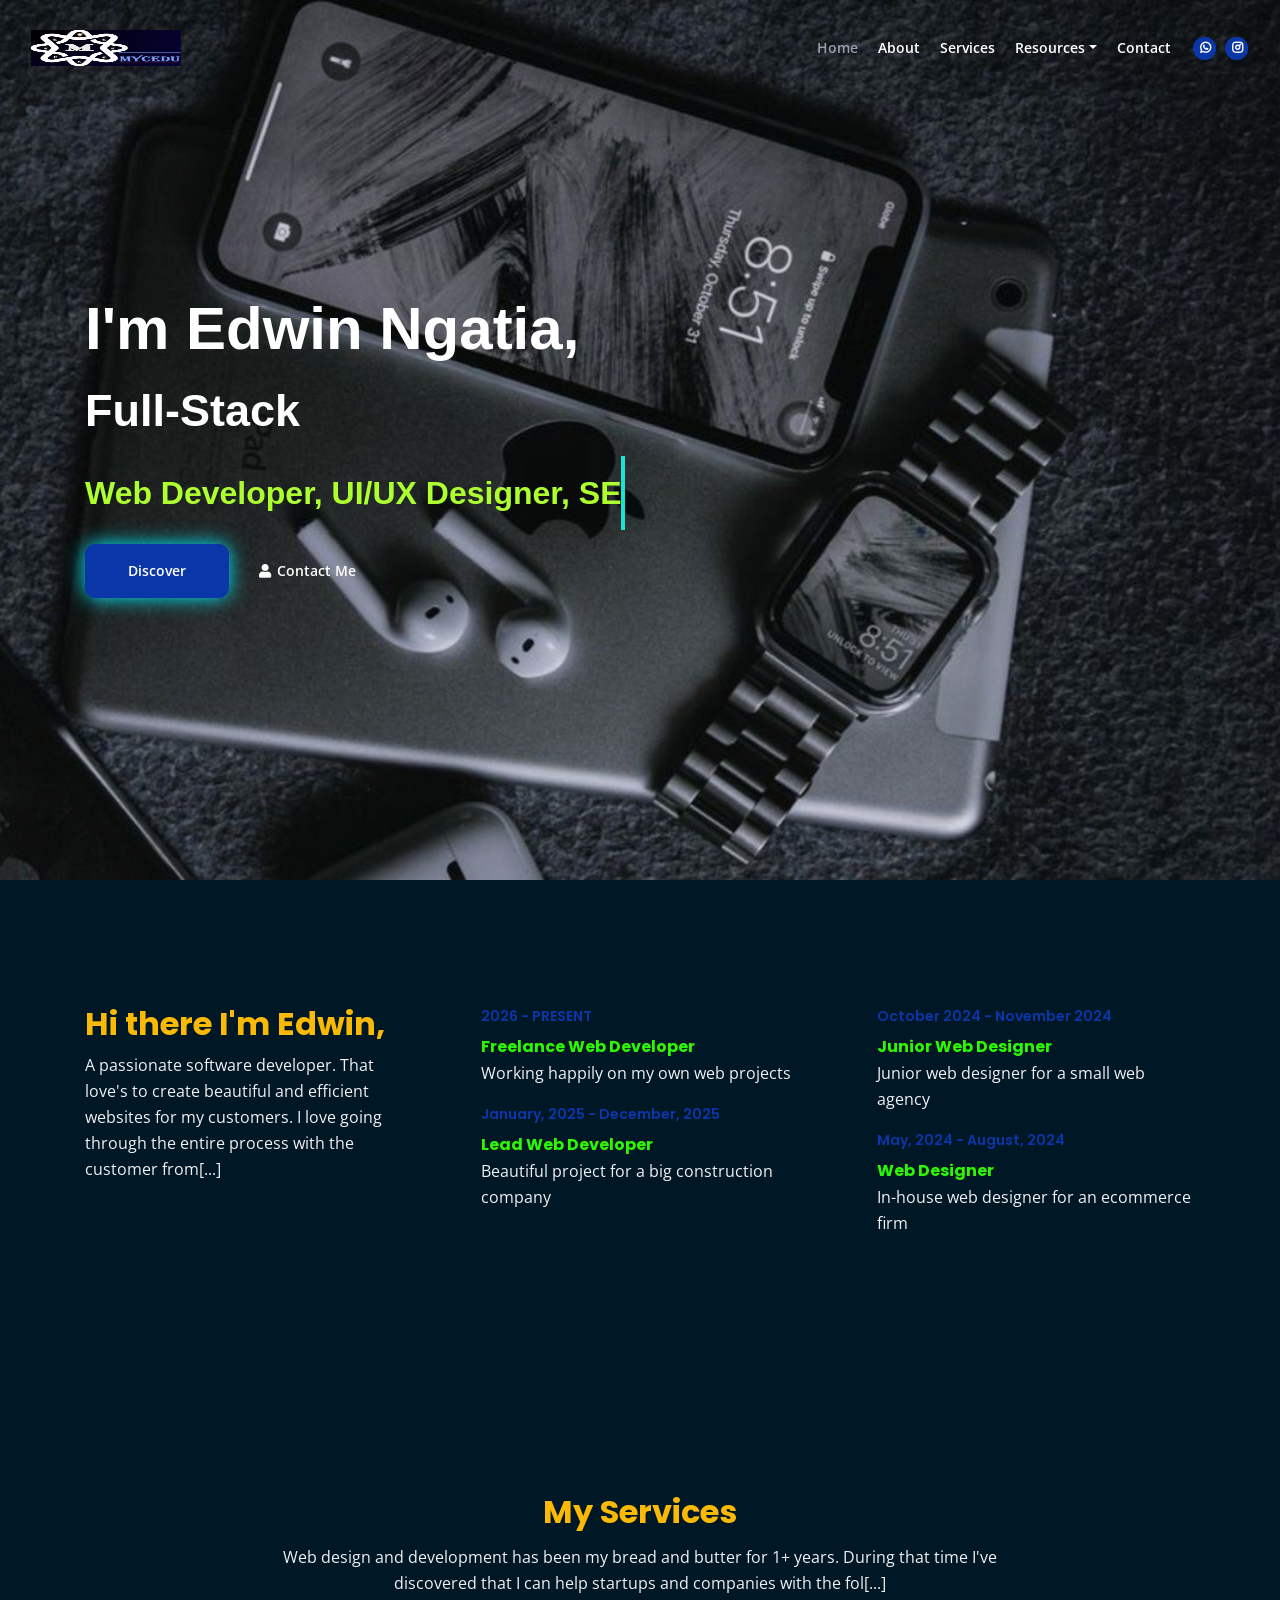
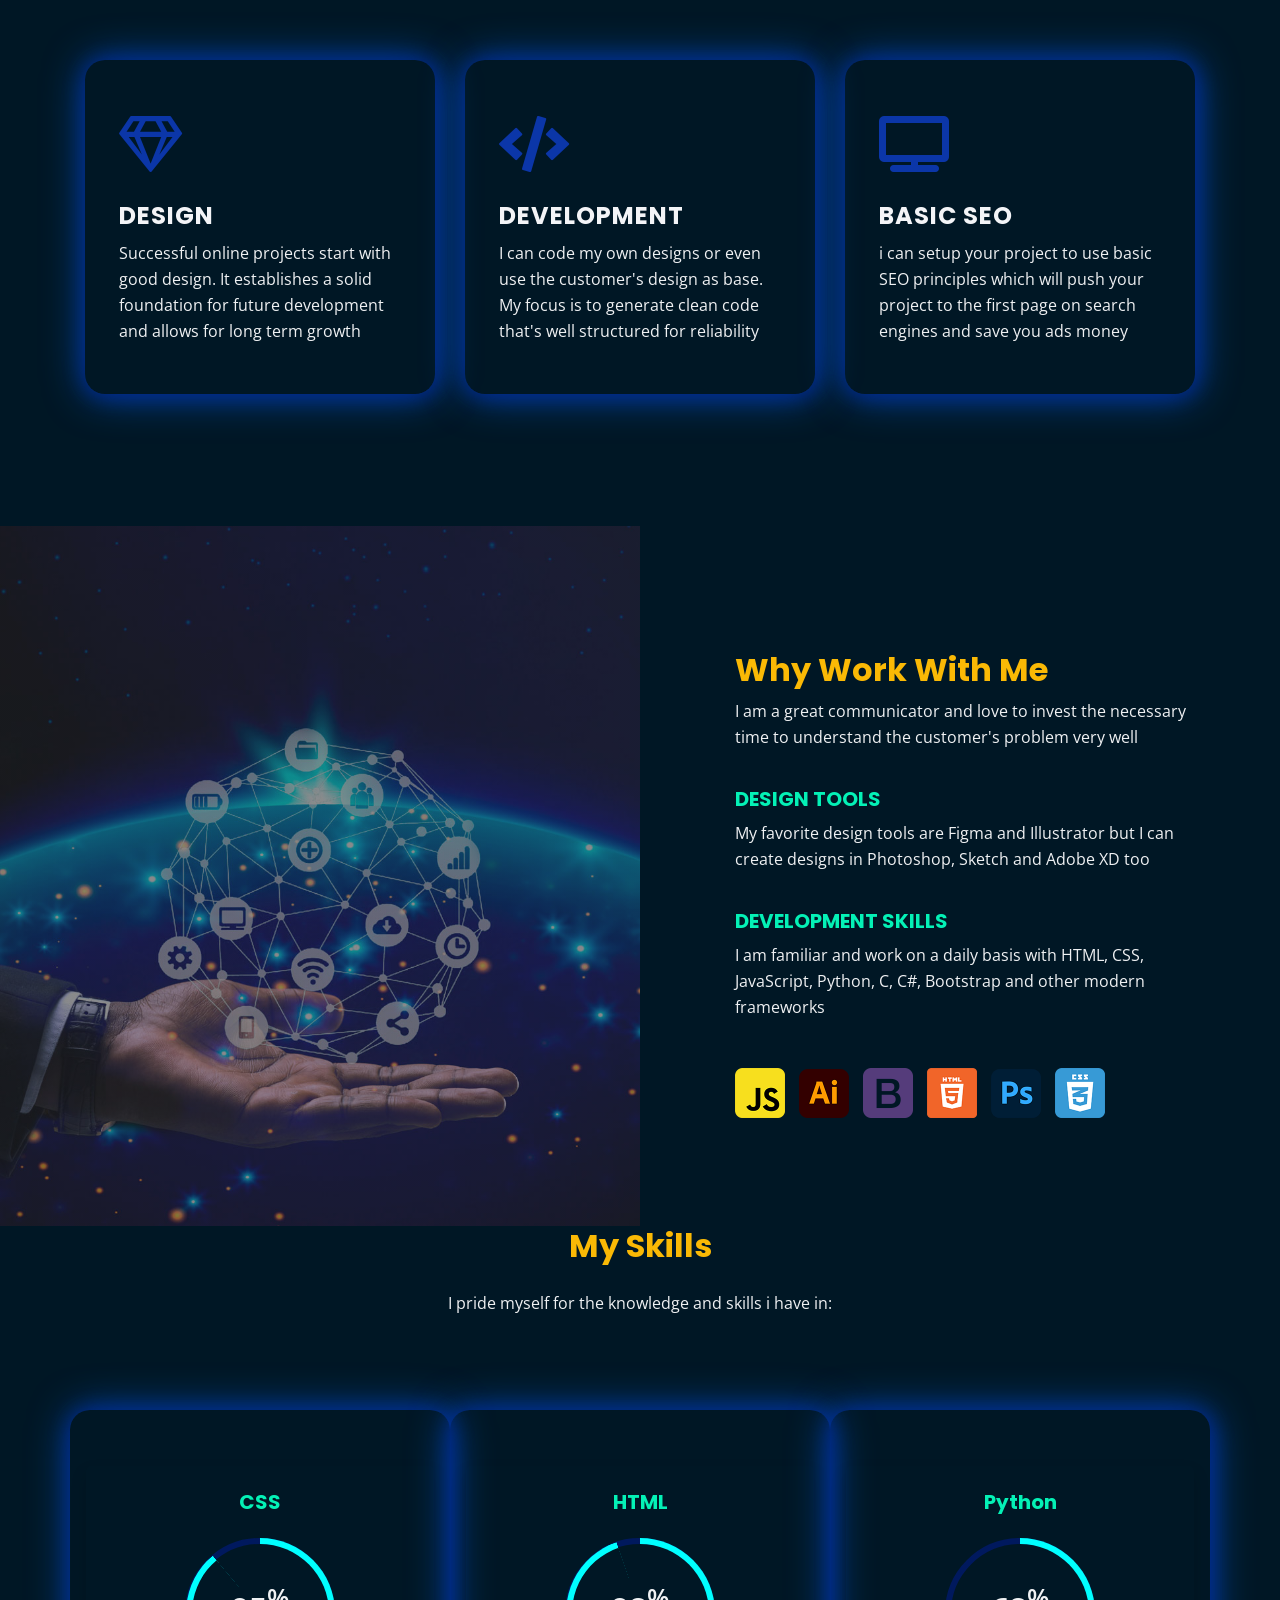
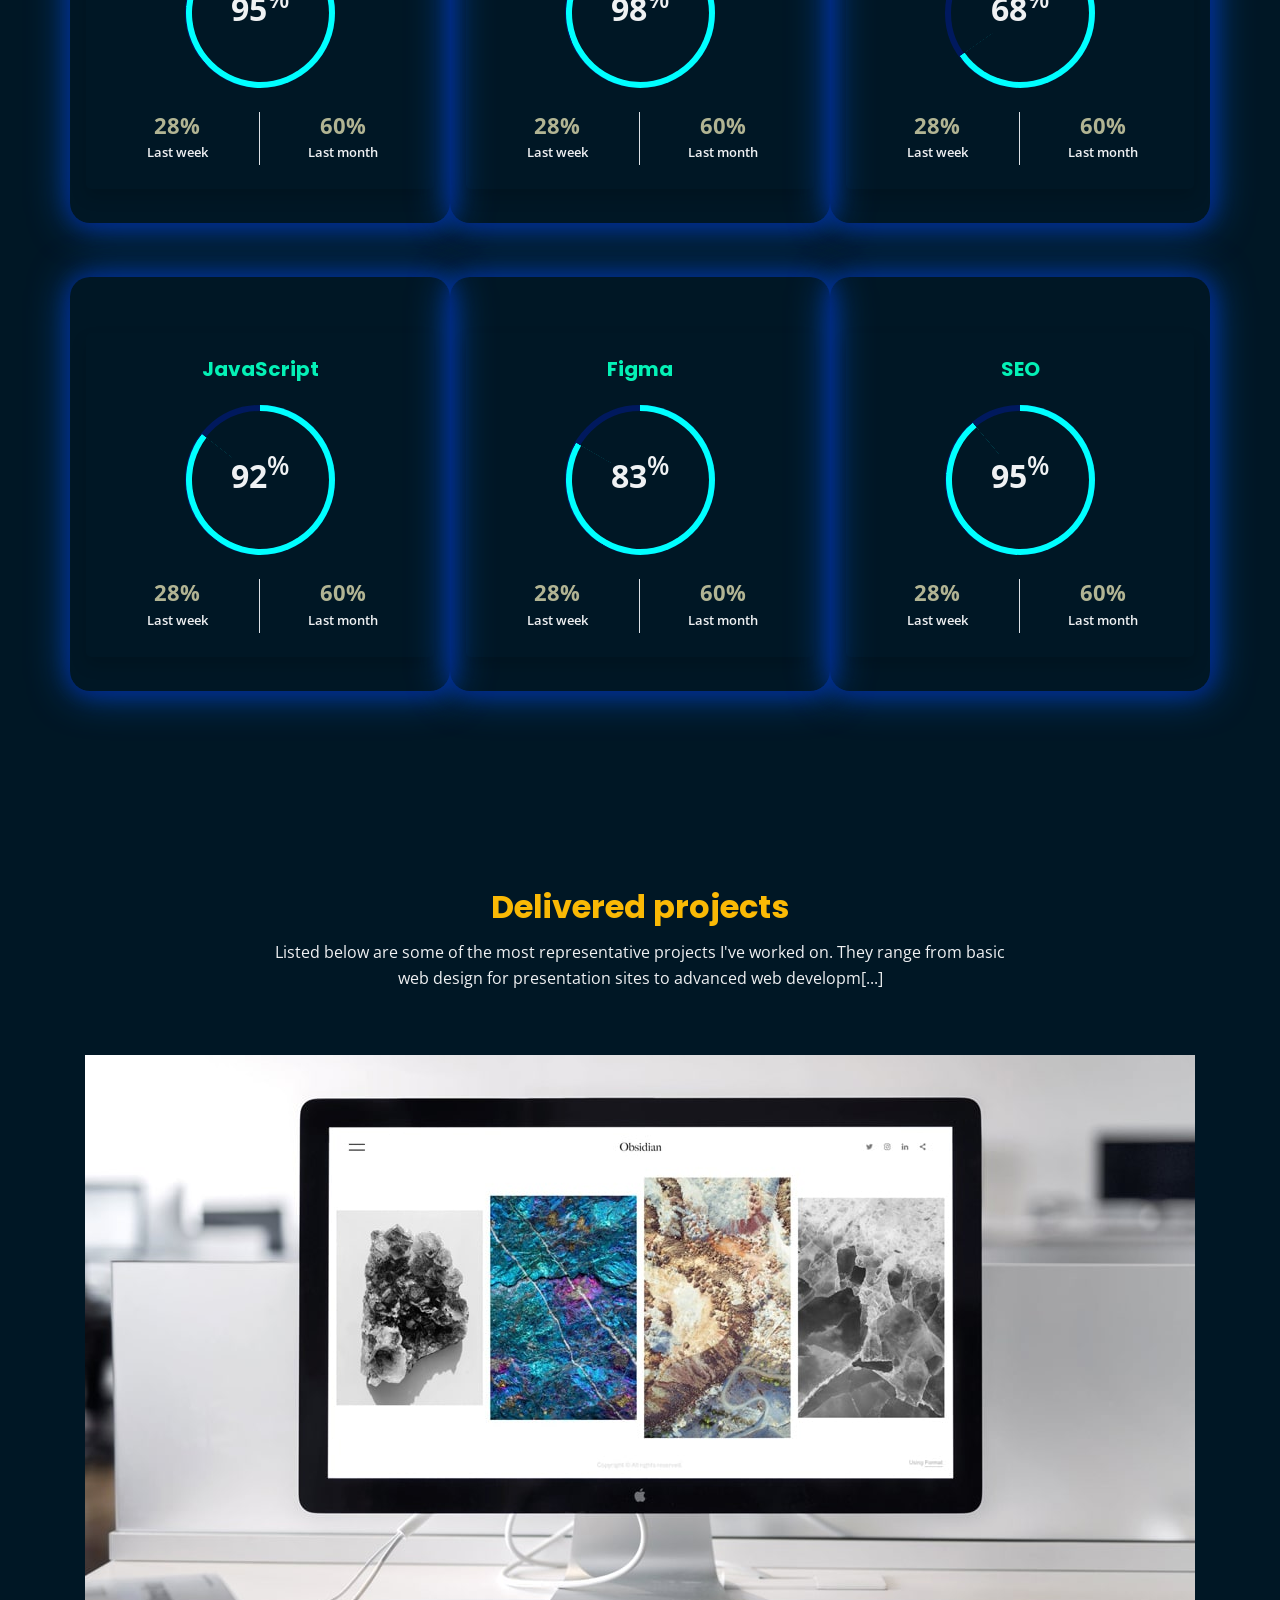
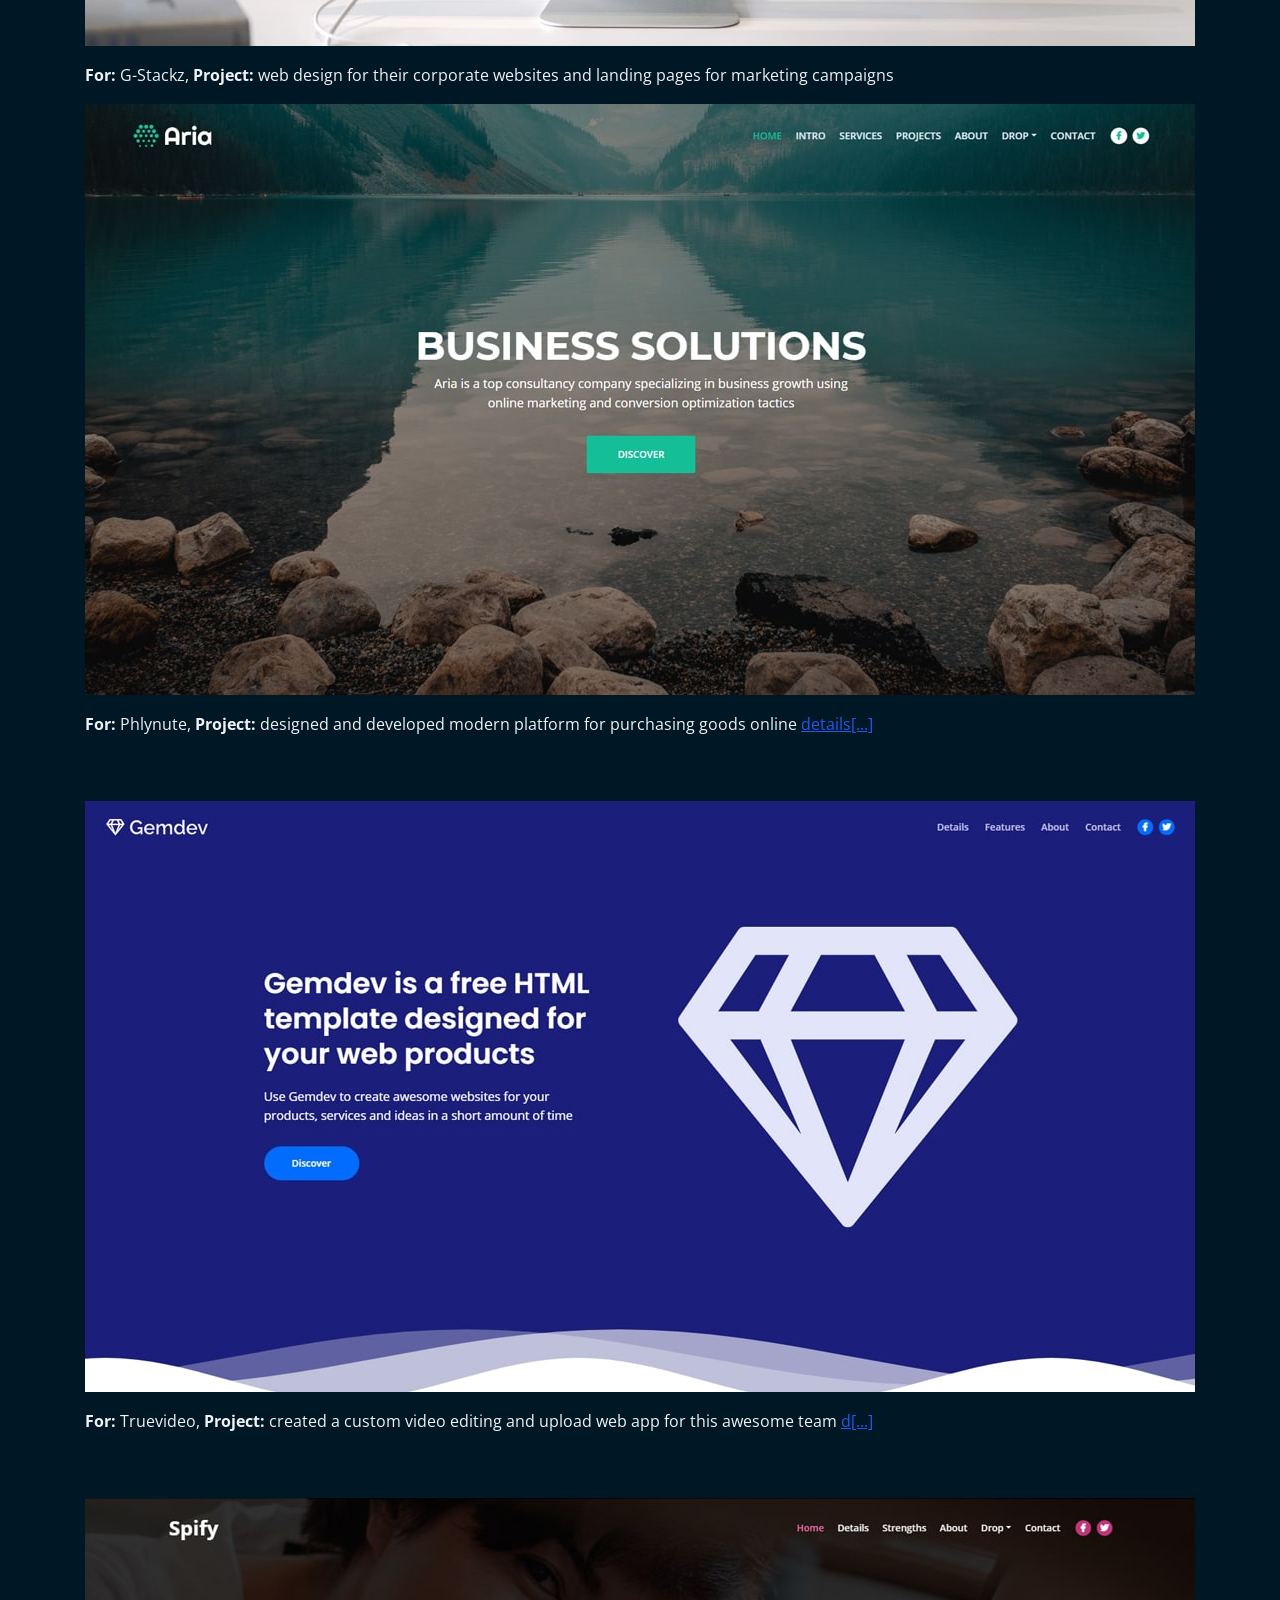
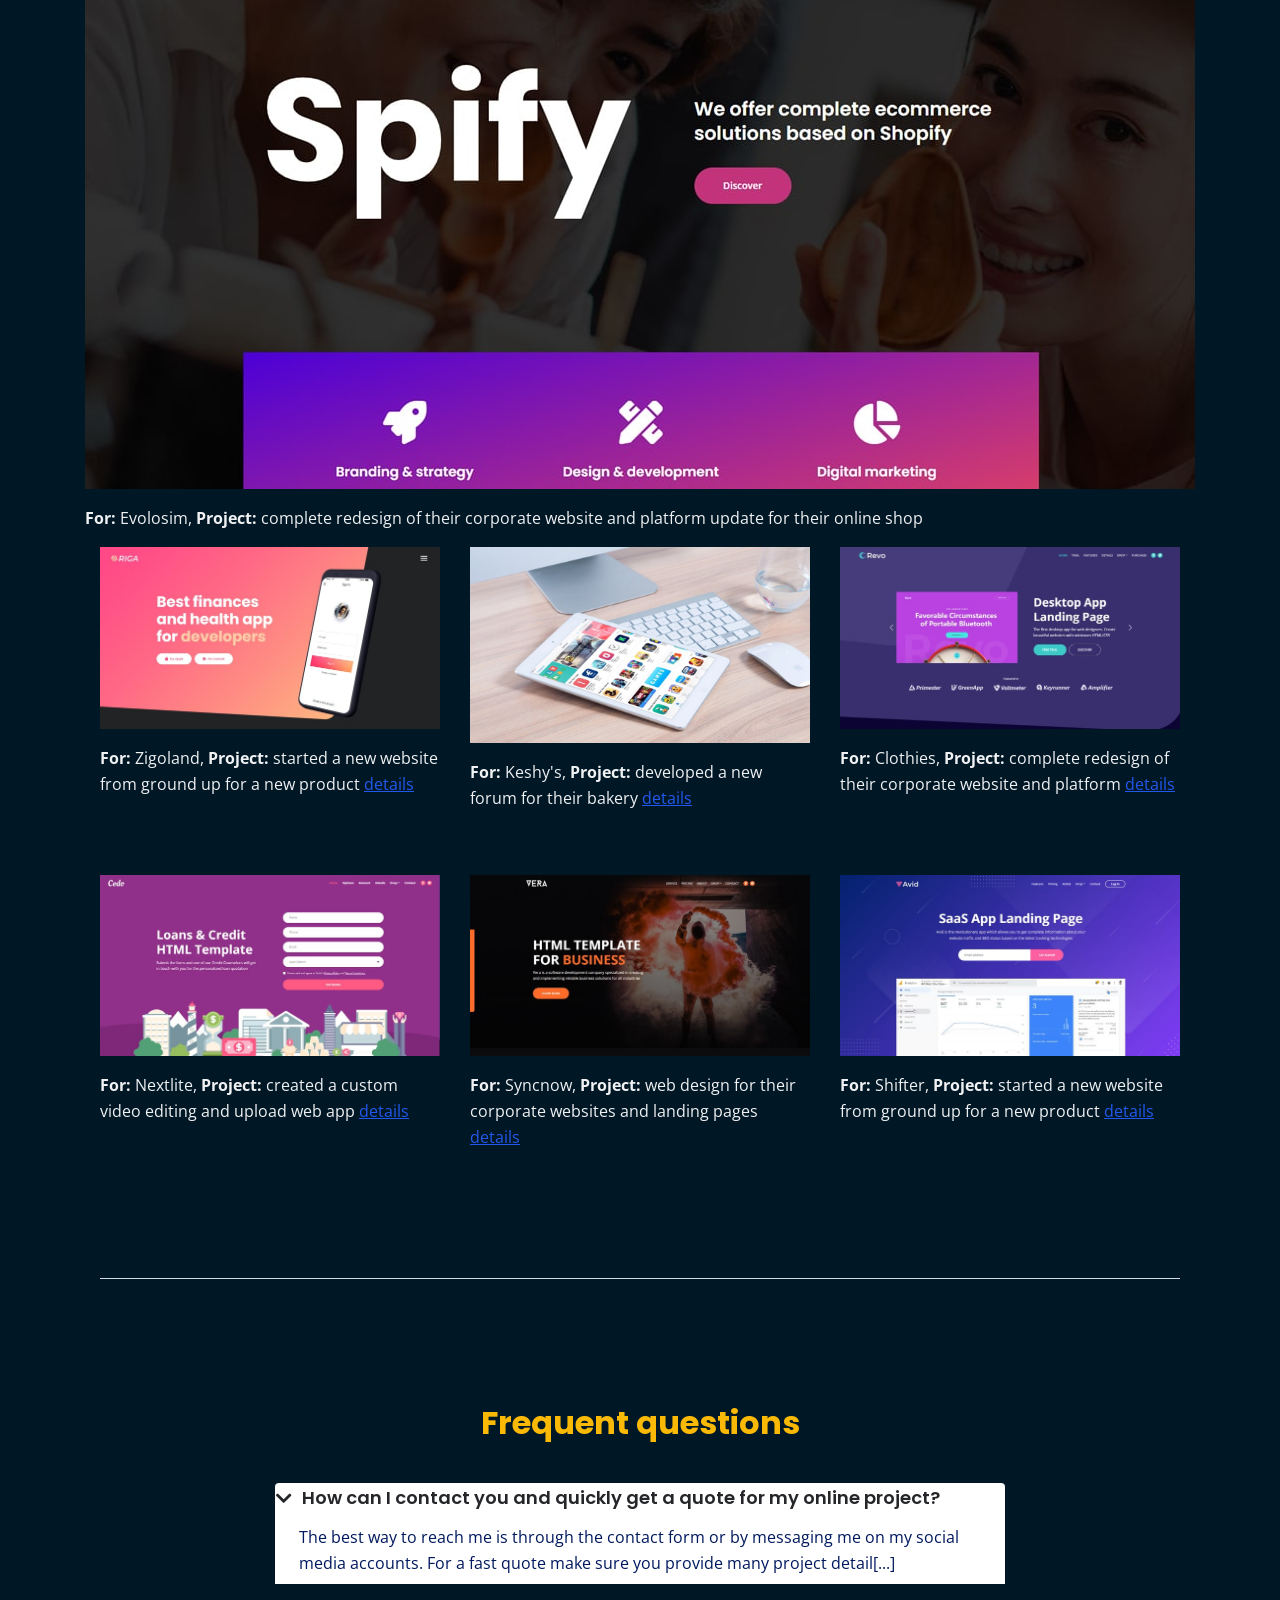
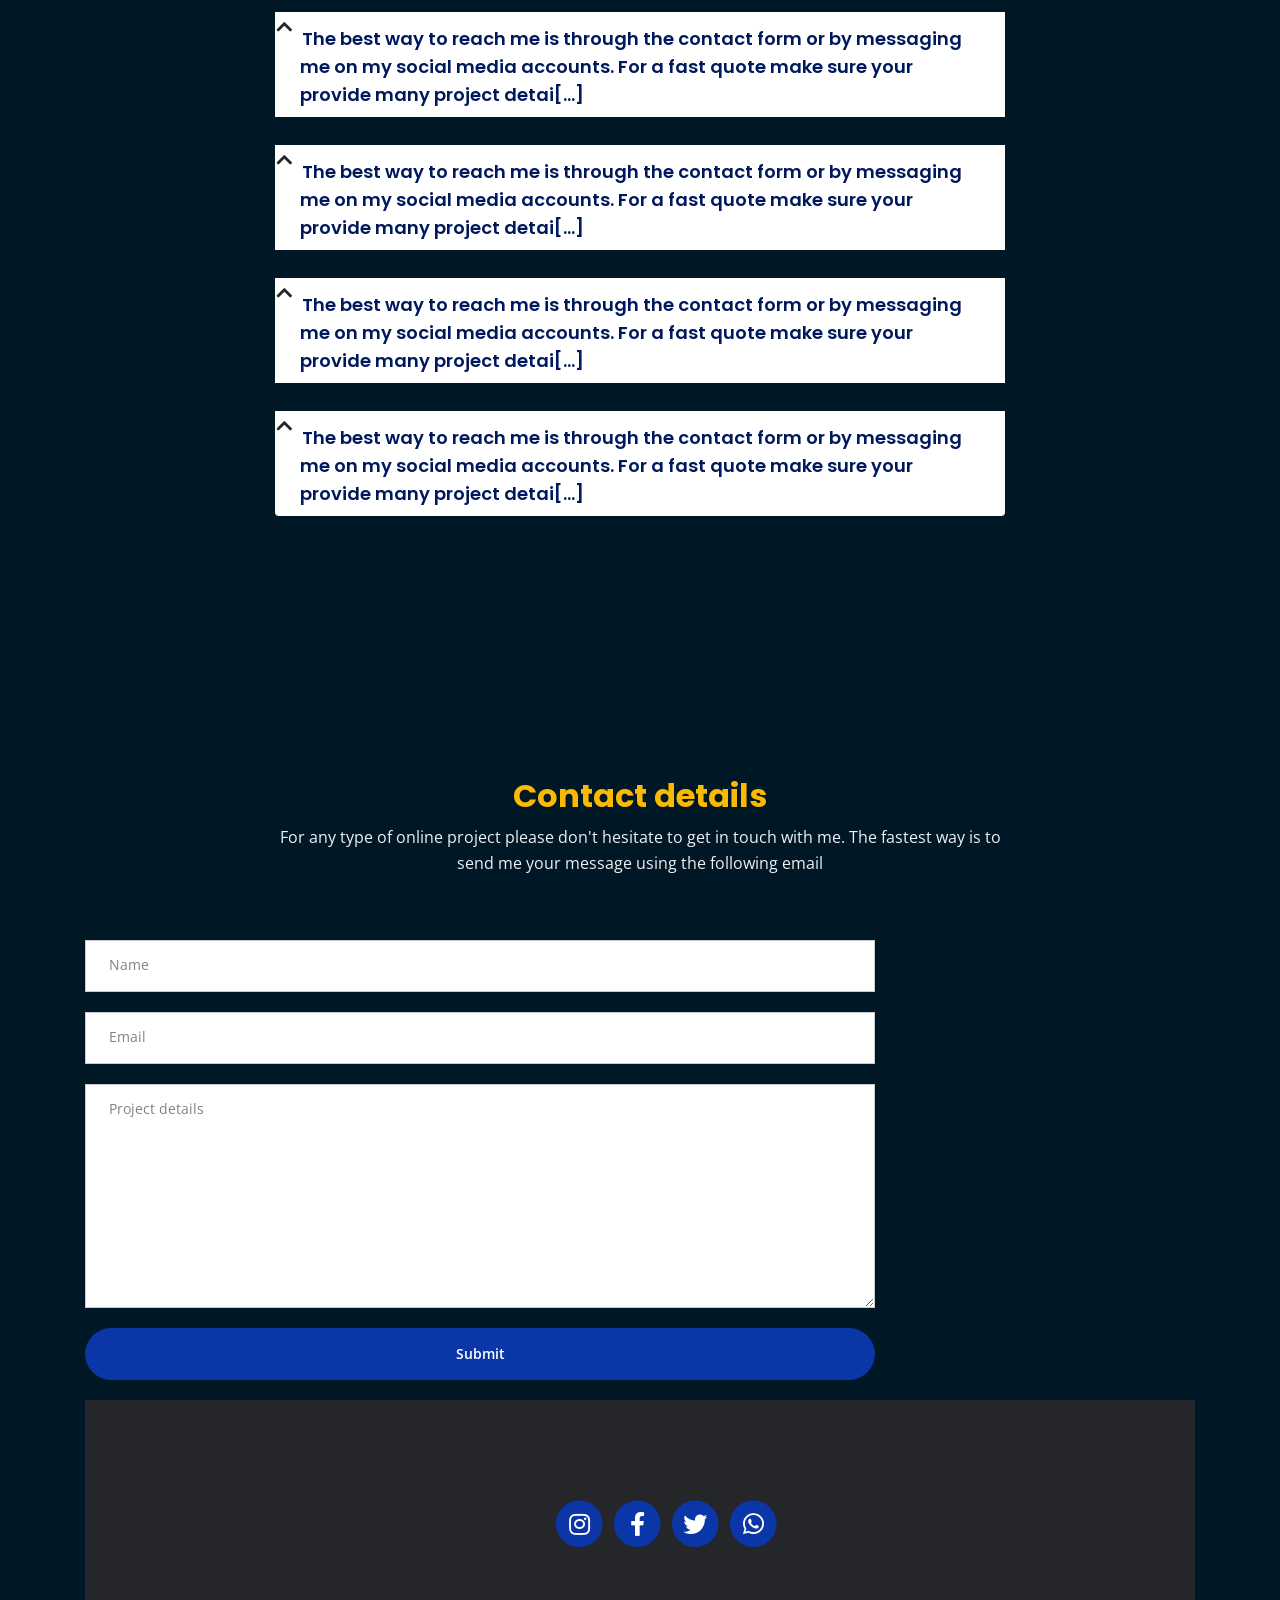
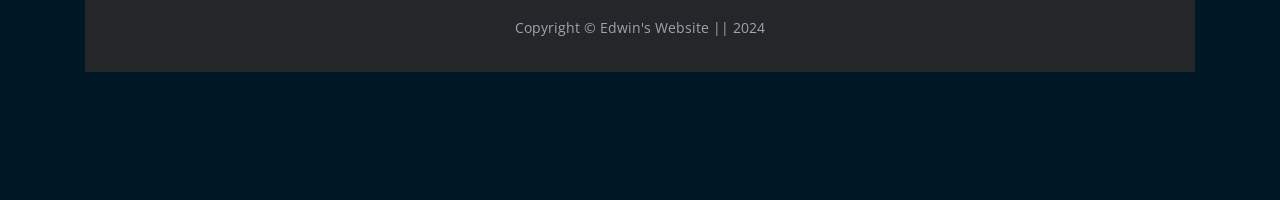
==== commit fd80a61b: "Update index.html" ====
--- a/index.html
+++ b/index.html
@@ -5,25 +5,31 @@
     <meta name="viewport" content="width=device-width, initial-scale=1, shrink-to-fit=no">
     
     <!-- SEO Meta Tags -->
-    <meta name="description" content="Edwin's Personal Portfolio">
+    <meta name="description" content="Specialized full-stack web developer offering design, development, and SEO services. Portfolio featuring corporate sites, e-commerce, and custom apps.">
     <meta name="author" content="Edwin Mwangi Ngatia">
+	<meta property="og:locale" content="en_US" />
 
     <!-- OG Meta Tags to improve the way the post looks when you share the page on Facebook, Twitter, LinkedIn -->
-	<meta property="og:site_name" content="Edwin's Personal Portfolio" /> <!-- website name -->
+	<meta property="og:site_name" content="Edwin Ngatia - Web Development" /> <!-- website name -->
 	<meta property="og:site" content="https://ngatia1.github.io/edwin-s.portfolio/" /> <!-- website link -->
 	<meta property="og:type" content="website" />
-	<meta property="og:title" content="Welcome to Edwin's Portfolio and Projects"/> <!-- title shown in the actual shared post -->
-	<meta property="og:description" content="Welcome to my portfolio website!" /> <!-- description shown in the actual shared post -->
+	<meta property="og:title" content="Edwin Ngatia - Full-Stack Web Developer & Designer"/> <!-- title shown in the actual shared post -->
+	<meta property="og:description" content="Specialized in modern web design, development, and SEO. See my portfolio of successful projects." /> <!-- description shown in the actual shared post -->
 	<meta property="og:image" content="https://ngatia1.github.io/edwin-s.portfolio/images/meta.jpg" /><!-- image link, make sure it's jpg -->
 	<meta property="og:image:width" content="1200" />
 	<meta property="og:image:height" content="630" />
-	<meta property="og:image:alt" content="Edwin's Portfolio - Software Developer" /> <!-- OG Image Alt Text -->
+	<meta property="og:image:alt" content="Edwin Ngatia - Web Developer Portfolio Showcase" /> <!-- OG Image Alt Text -->
 	<meta property="og:url" content="https://ngatia1.github.io/edwin-s.portfolio/" /> <!-- where do you want your post to link to -->
 	<meta property="article:published_time" content="2024-09-16T00:00:00Z" /> <!-- Published Date -->
 	<meta name="twitter:card" content="summary_large_image"> <!-- to have large image post format in Twitter -->
+	<meta name="twitter:creator" content="@YourTwitterHandle"> <!-- Twitter Card Enhanced -->
+
+	<!-- Mobile Web App & Social -->
+	<meta name="theme-color" content="#Your-Brand-Color">
+	<meta name="mobile-web-app-capable" content="yes">
 
     <!-- Webpage Title -->
-    <title>Edwin's Portfolio</title>
+    <title>Edwin Ngatia - Full-Stack Web Developer & Designer</title>
     
     <!-- Styles -->
     <link rel="preconnect" href="https://fonts.gstatic.com">
@@ -42,7 +48,7 @@
         <div class="container">
             
             <!-- Image Logo -->
-            <a class="navbar-brand logo-image" href="index.html"><img src="images/Screenshot 2026-04-15 231438.png" alt="alternative"></a>  
+            <a class="navbar-brand logo-image" href="index.html"><img src="images/Screenshot 2026-04-15 231438.png" alt="Edwin Ngatia - Web Developer Logo"></a>  
 
             <!-- Text Logo - Use this if you don't have a graphic logo -->
             <!-- <a class="navbar-brand logo-text page-scroll" href="index.html">Mark</a> -->
@@ -63,7 +69,7 @@
                         <a class="nav-link page-scroll" href="#services">Services</a>
                     </li>
                     <li class="nav-item dropdown">
-                        <a class="nav-link dropdown-toggle" href="#" id="dropdown01" data-toggle="dropdown" aria-haspopup="true" aria-expanded="false">Drop</a>
+                        <a class="nav-link dropdown-toggle" href="#" id="dropdown01" data-toggle="dropdown" aria-haspopup="true" aria-expanded="false">Resources</a>
                         <div class="dropdown-menu" aria-labelledby="dropdown01">
                             <a class="dropdown-item page-scroll" href="project.html">Project Details</a>
                             <div class="dropdown-divider"></div>
@@ -102,11 +108,13 @@
             <div class="row">
                 <div class="col-lg-6">
                     <div class="text-container">
-                        <h1 class="h1-large">Hello, it's me,</h1>
-                        <h1 class="h1-large one">Edwin Ngatia,</h1>
-                        <h1 class="h1-large two">I'm a 
+                        <h1 class="h1-large">I'm Edwin Ngatia,</h1>
+                        <h1 class="h1-large one">Full-Stack</h1>
+                        <h1 class="h1-large two"> 
                             <div class="typing">
-                                <span>Software Developer,</span>
+                                <span>Web Developer,</span>
+        						<span>UI/UX Designer,</span>
+        						<span>SEO Specialist</span>
                             </div>
                         </h1>
                         <a class="btn-solid-lg page-scroll" href="#about">Discover</a>
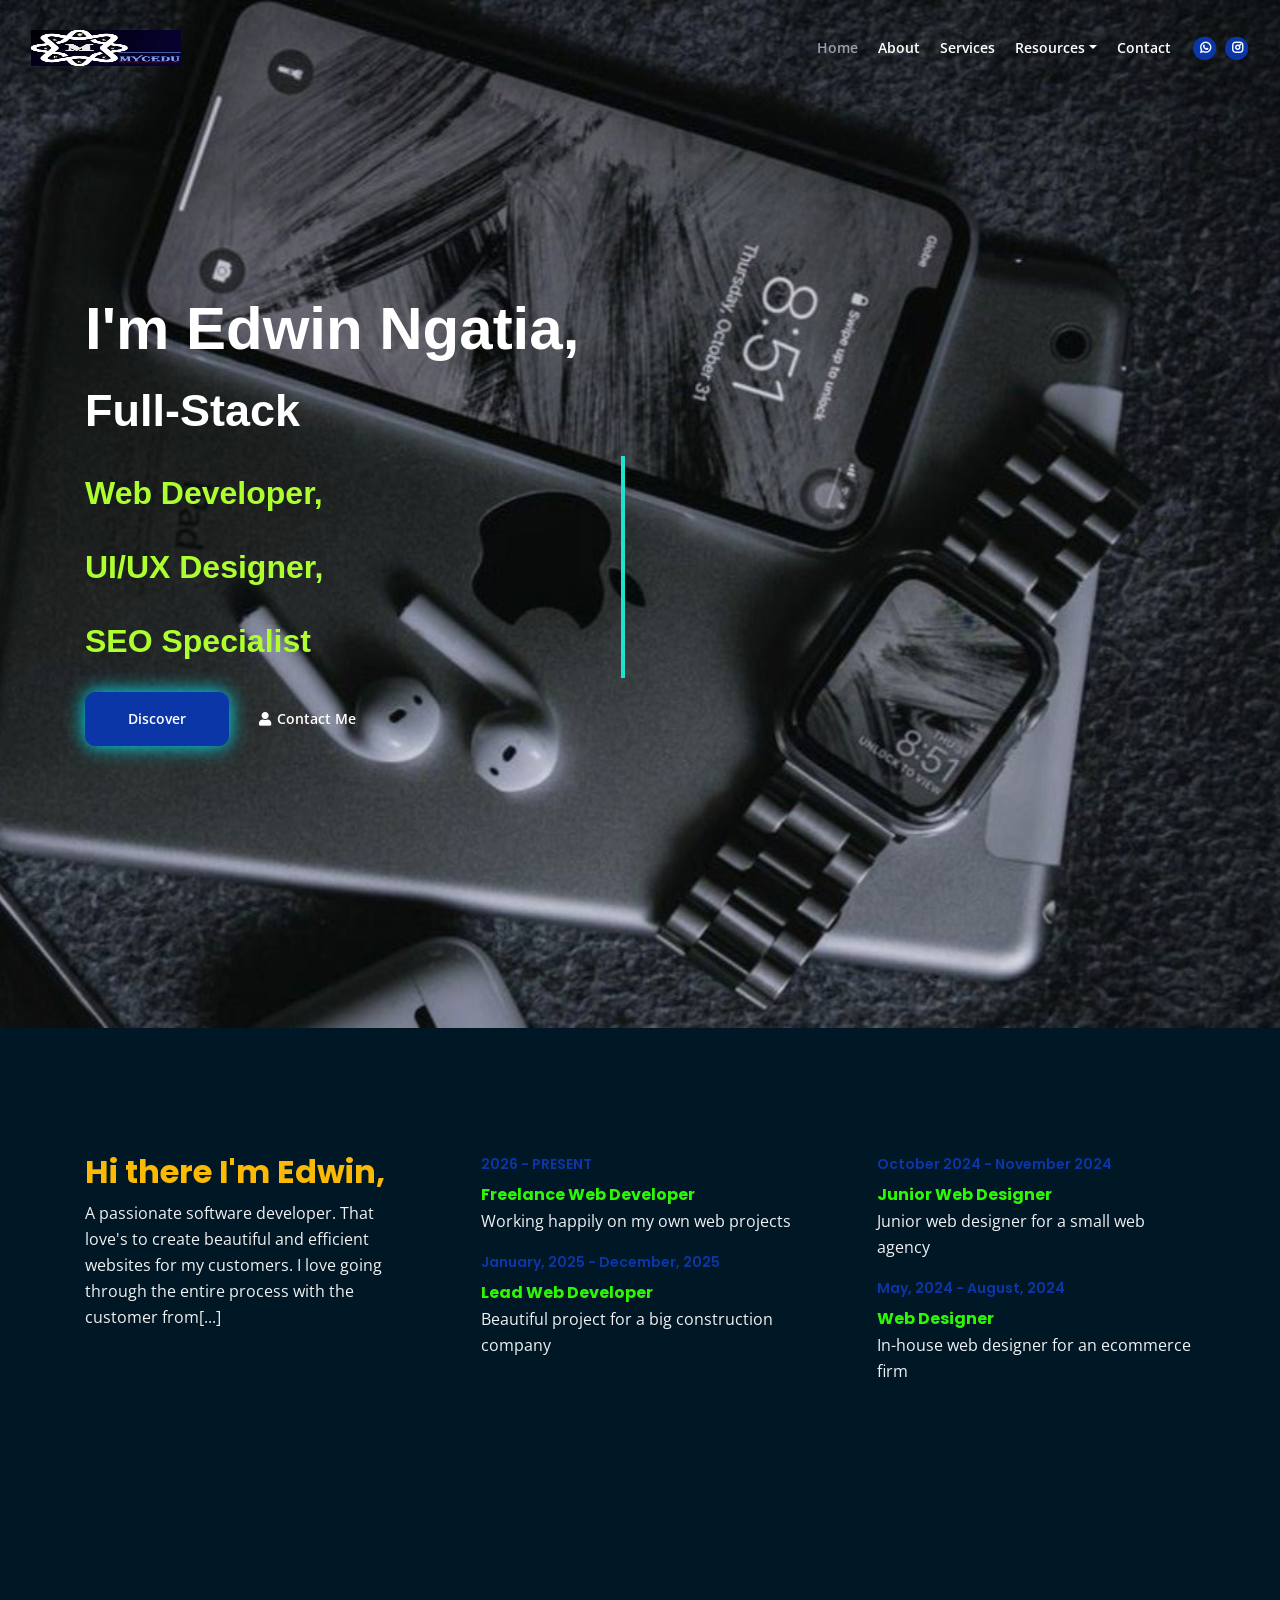
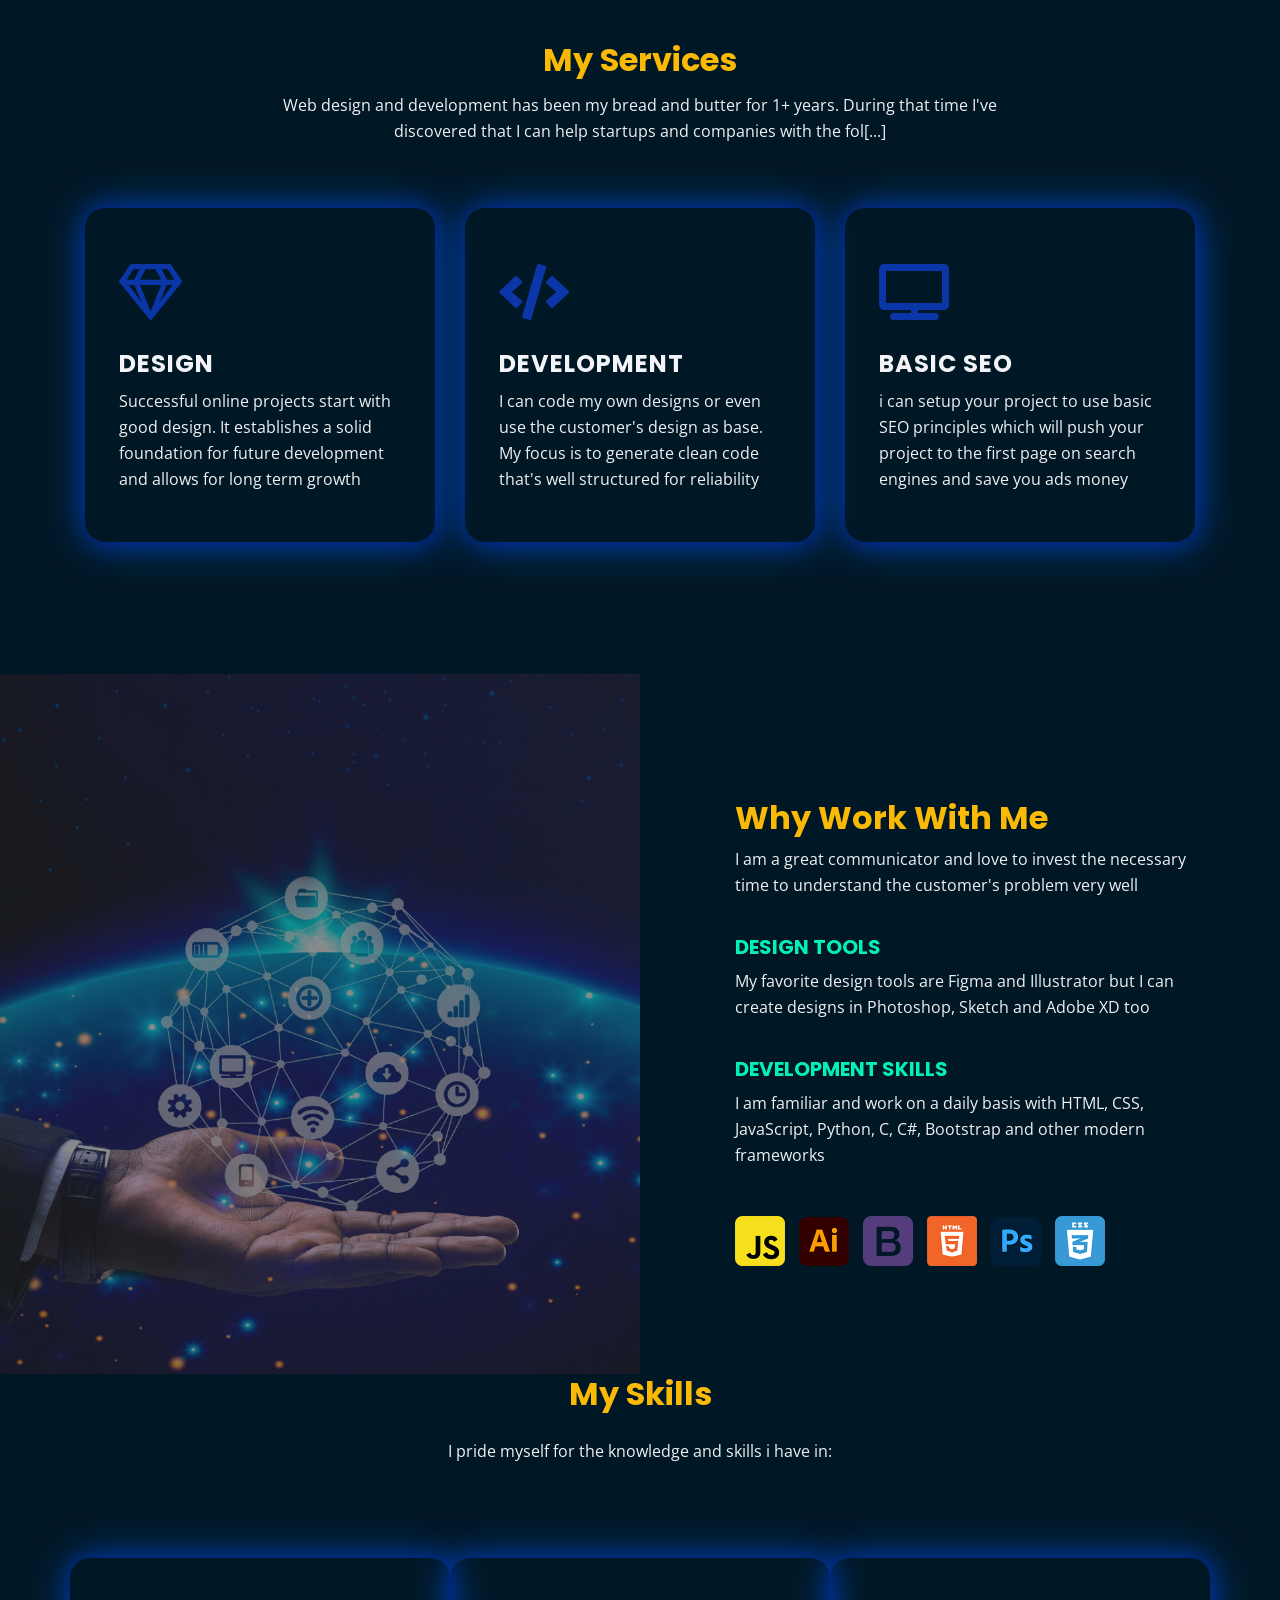
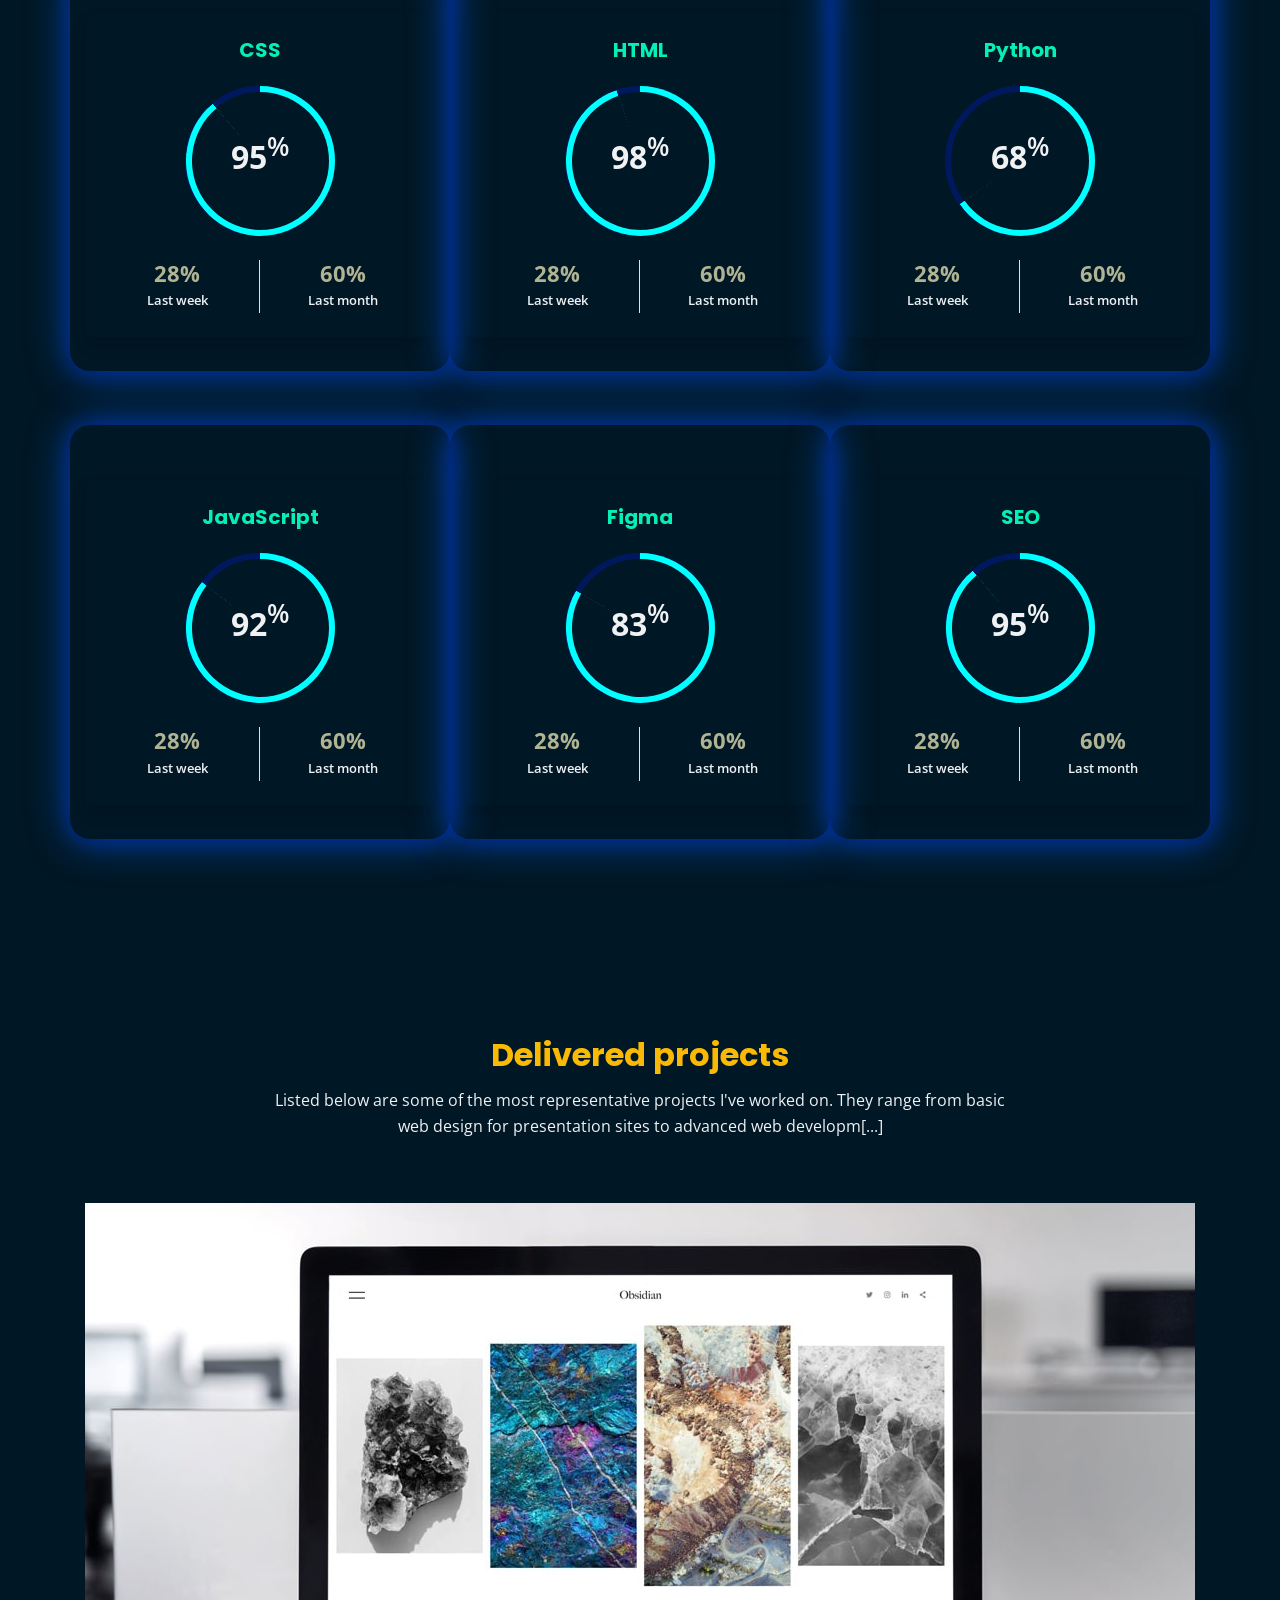
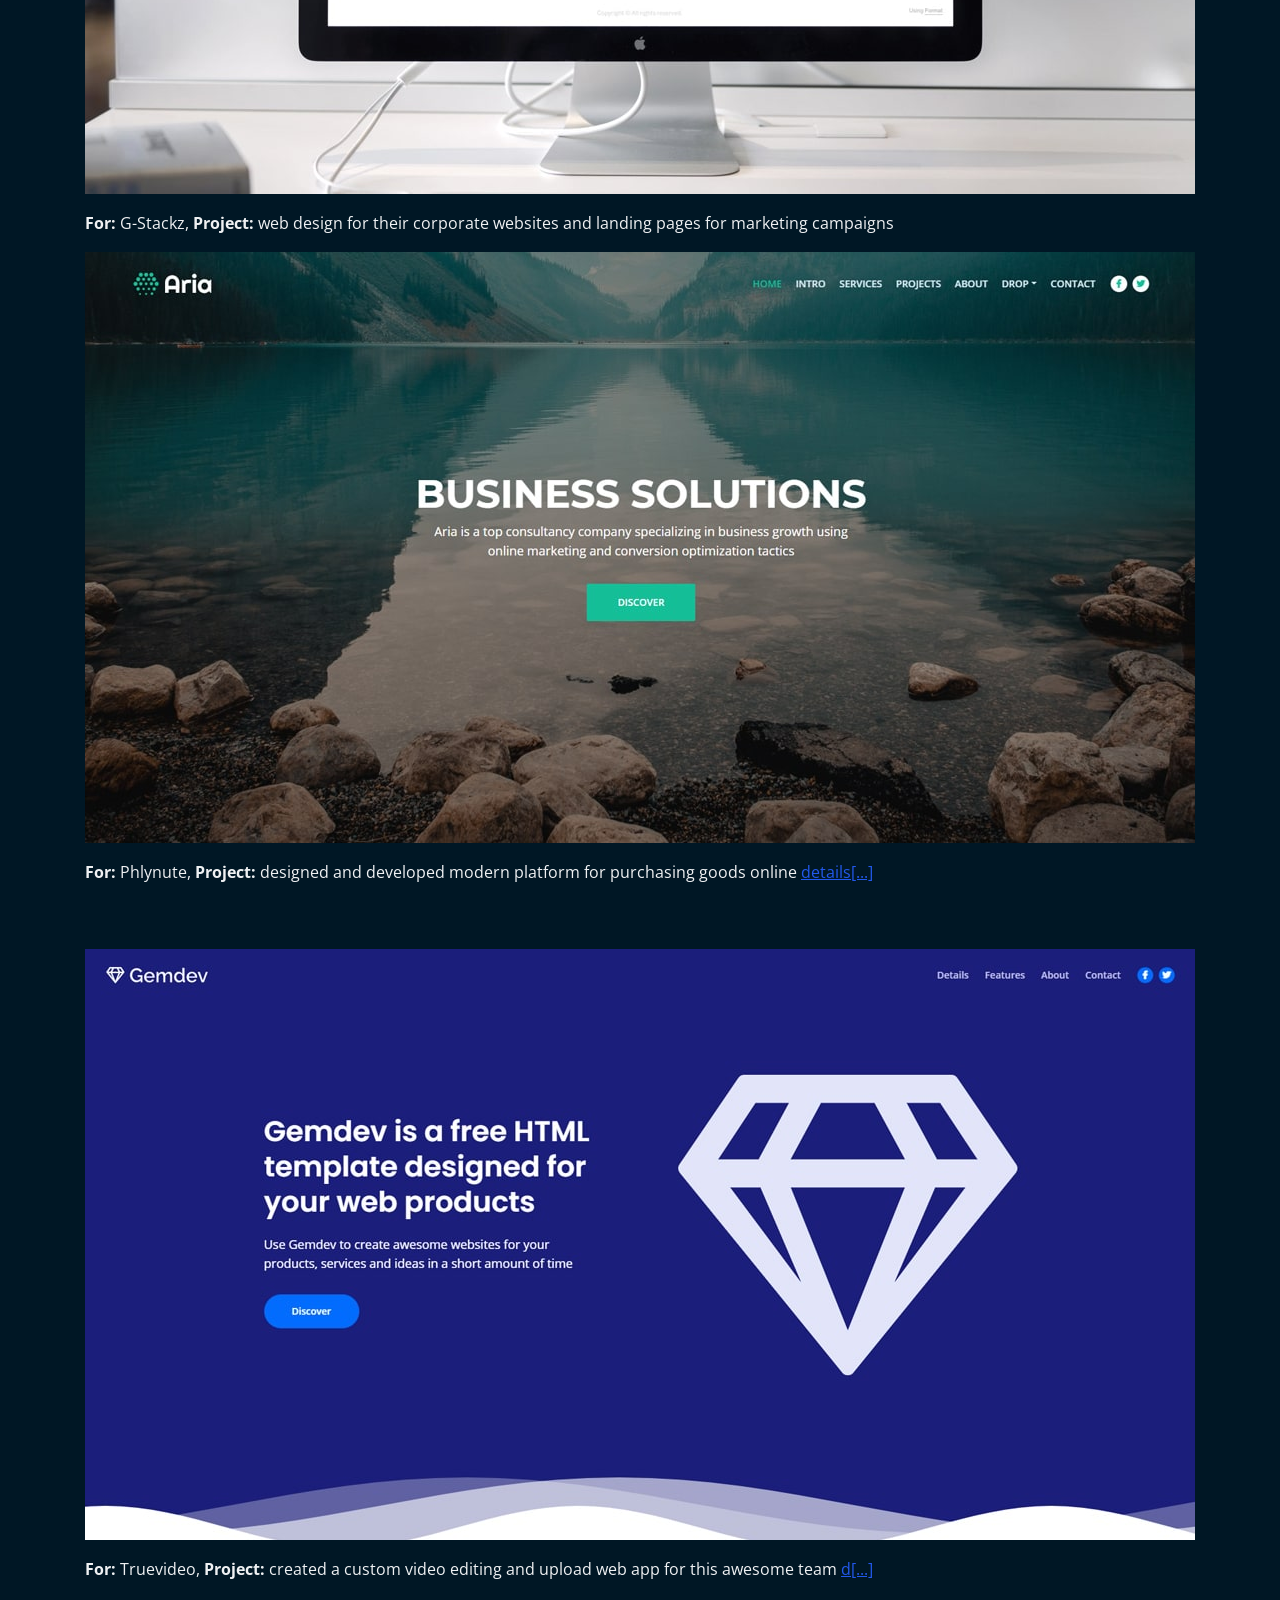
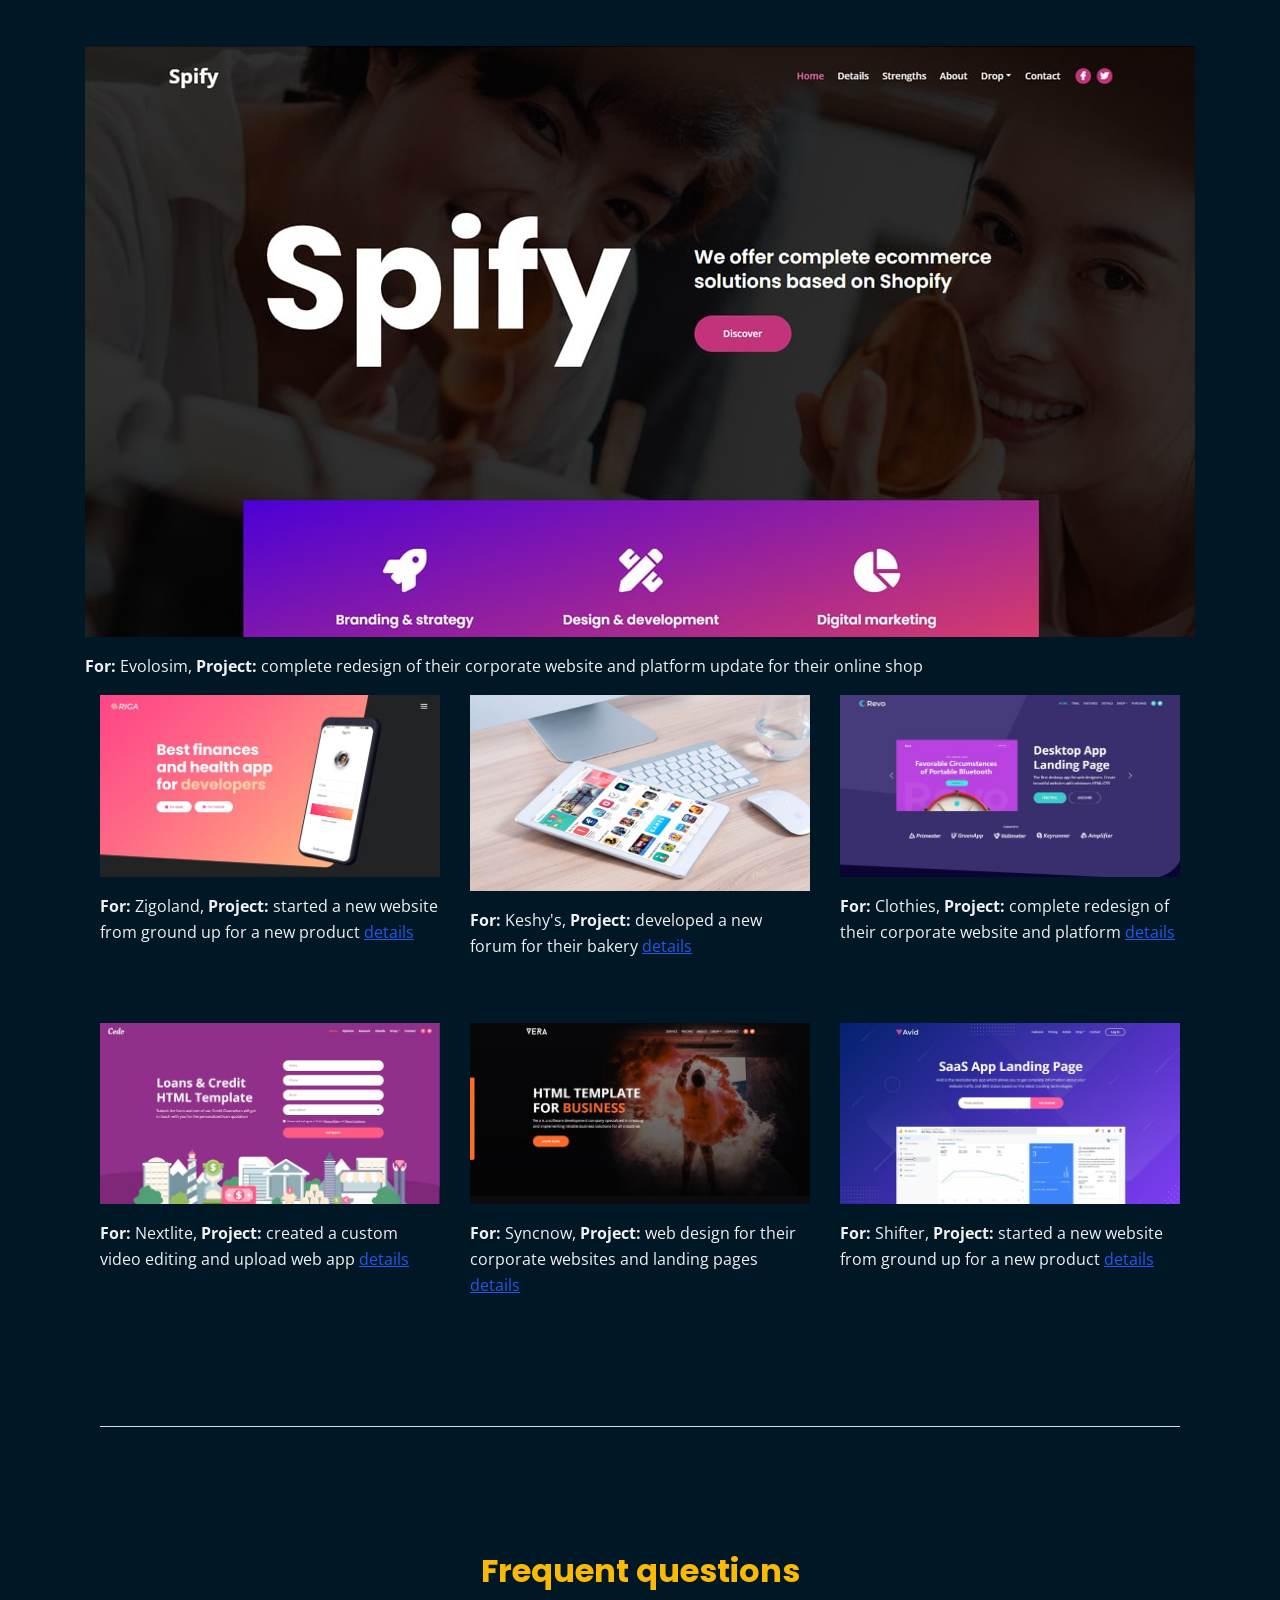
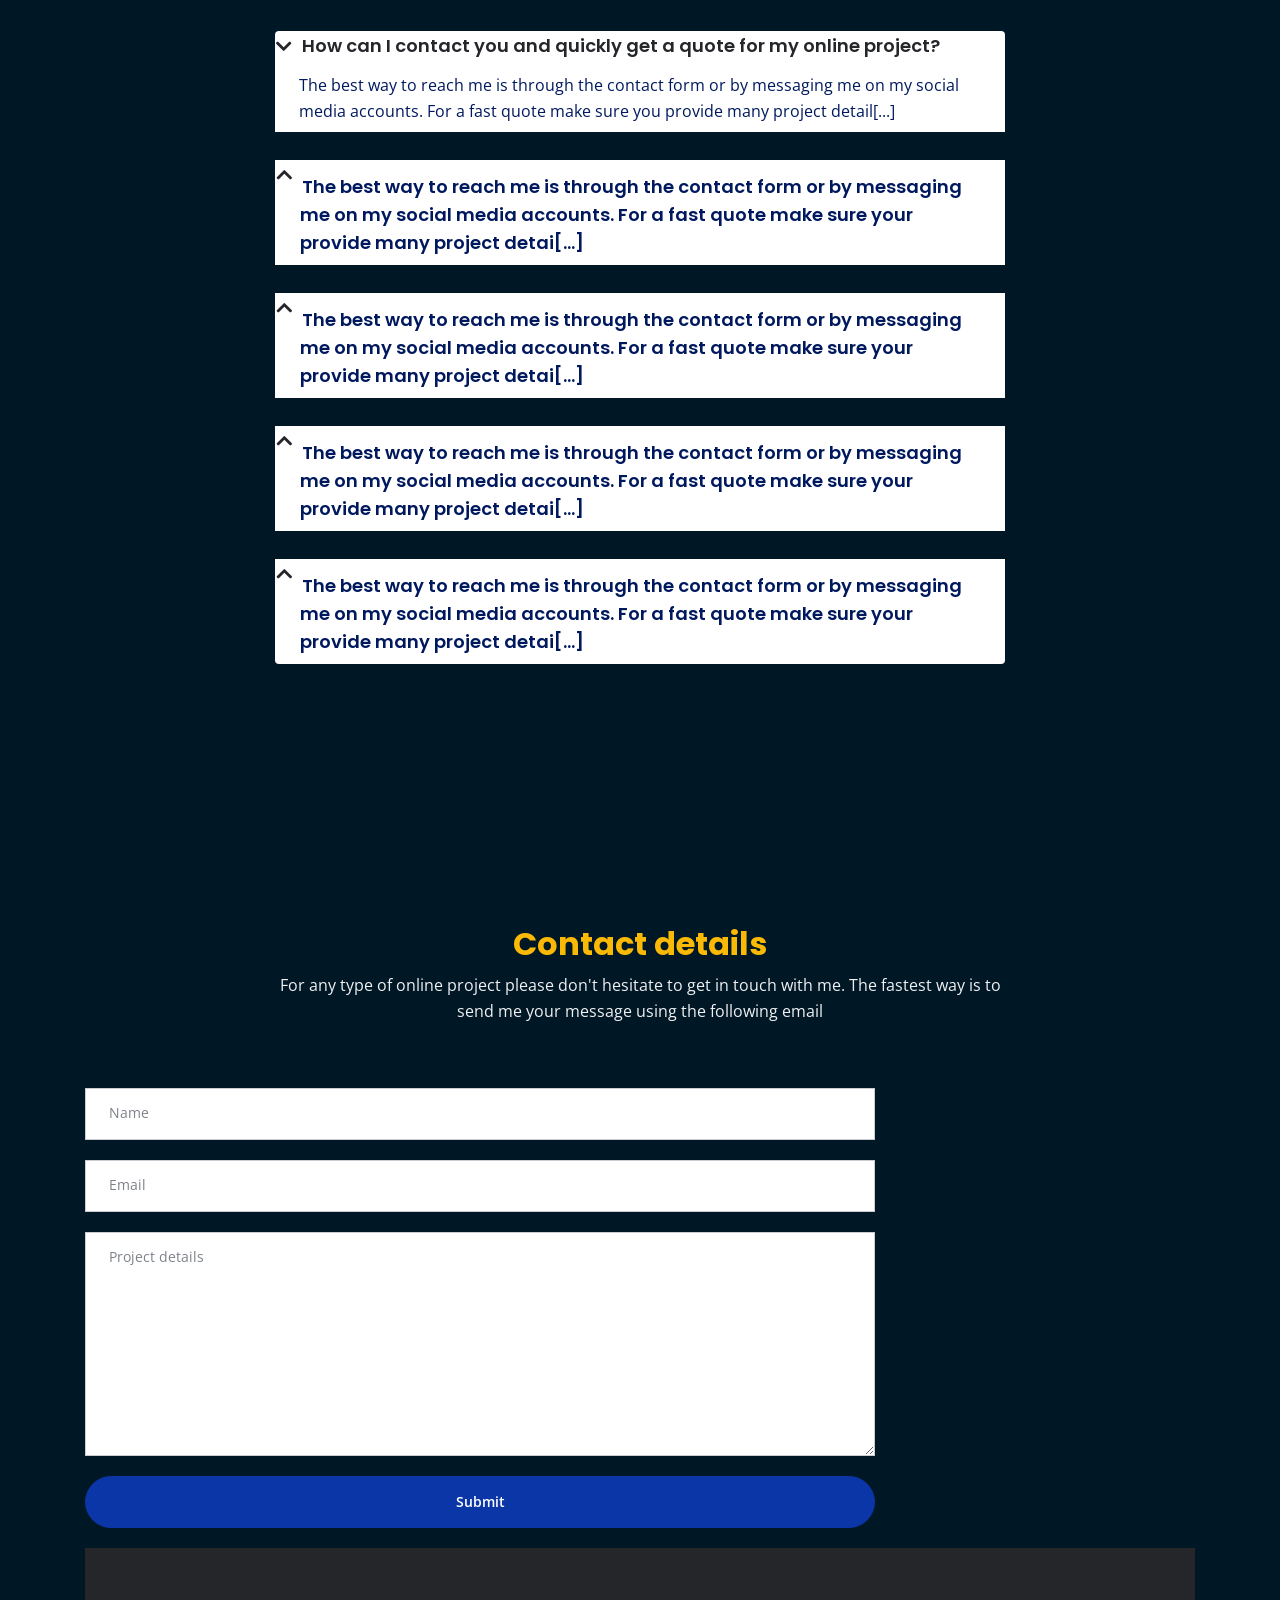
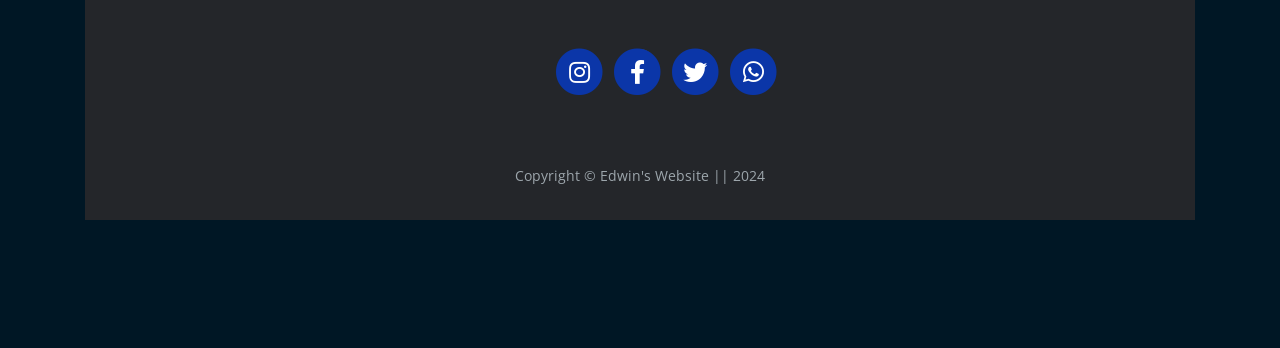
==== commit 84c12afa: "Update index.html" ====
--- a/index.html
+++ b/index.html
@@ -112,8 +112,8 @@
                         <h1 class="h1-large one">Full-Stack</h1>
                         <h1 class="h1-large two"> 
                             <div class="typing">
-                                <span>Web Developer,</span>
-        						<span>UI/UX Designer,</span>
+                                <span>Web Developer,</span><br>
+        						<span>UI/UX Designer,</span><br>
         						<span>SEO Specialist</span>
                             </div>
                         </h1>
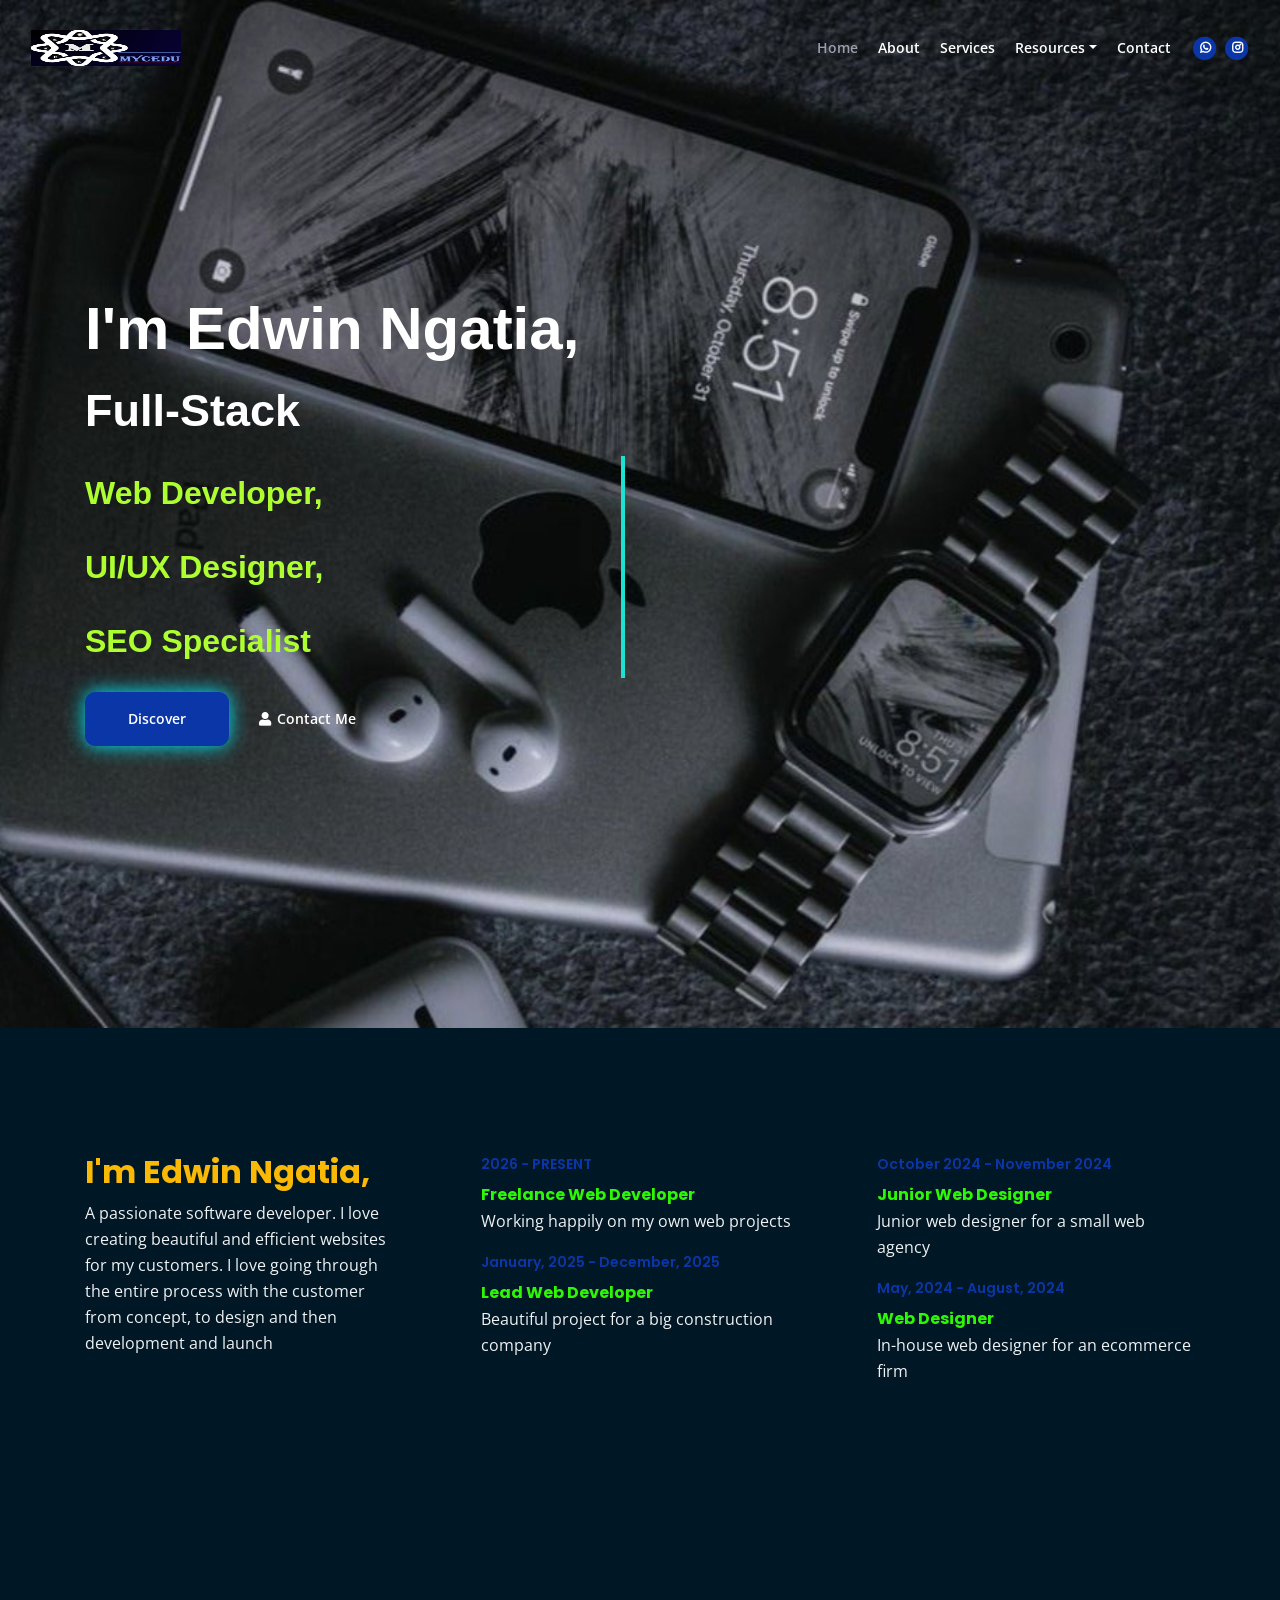
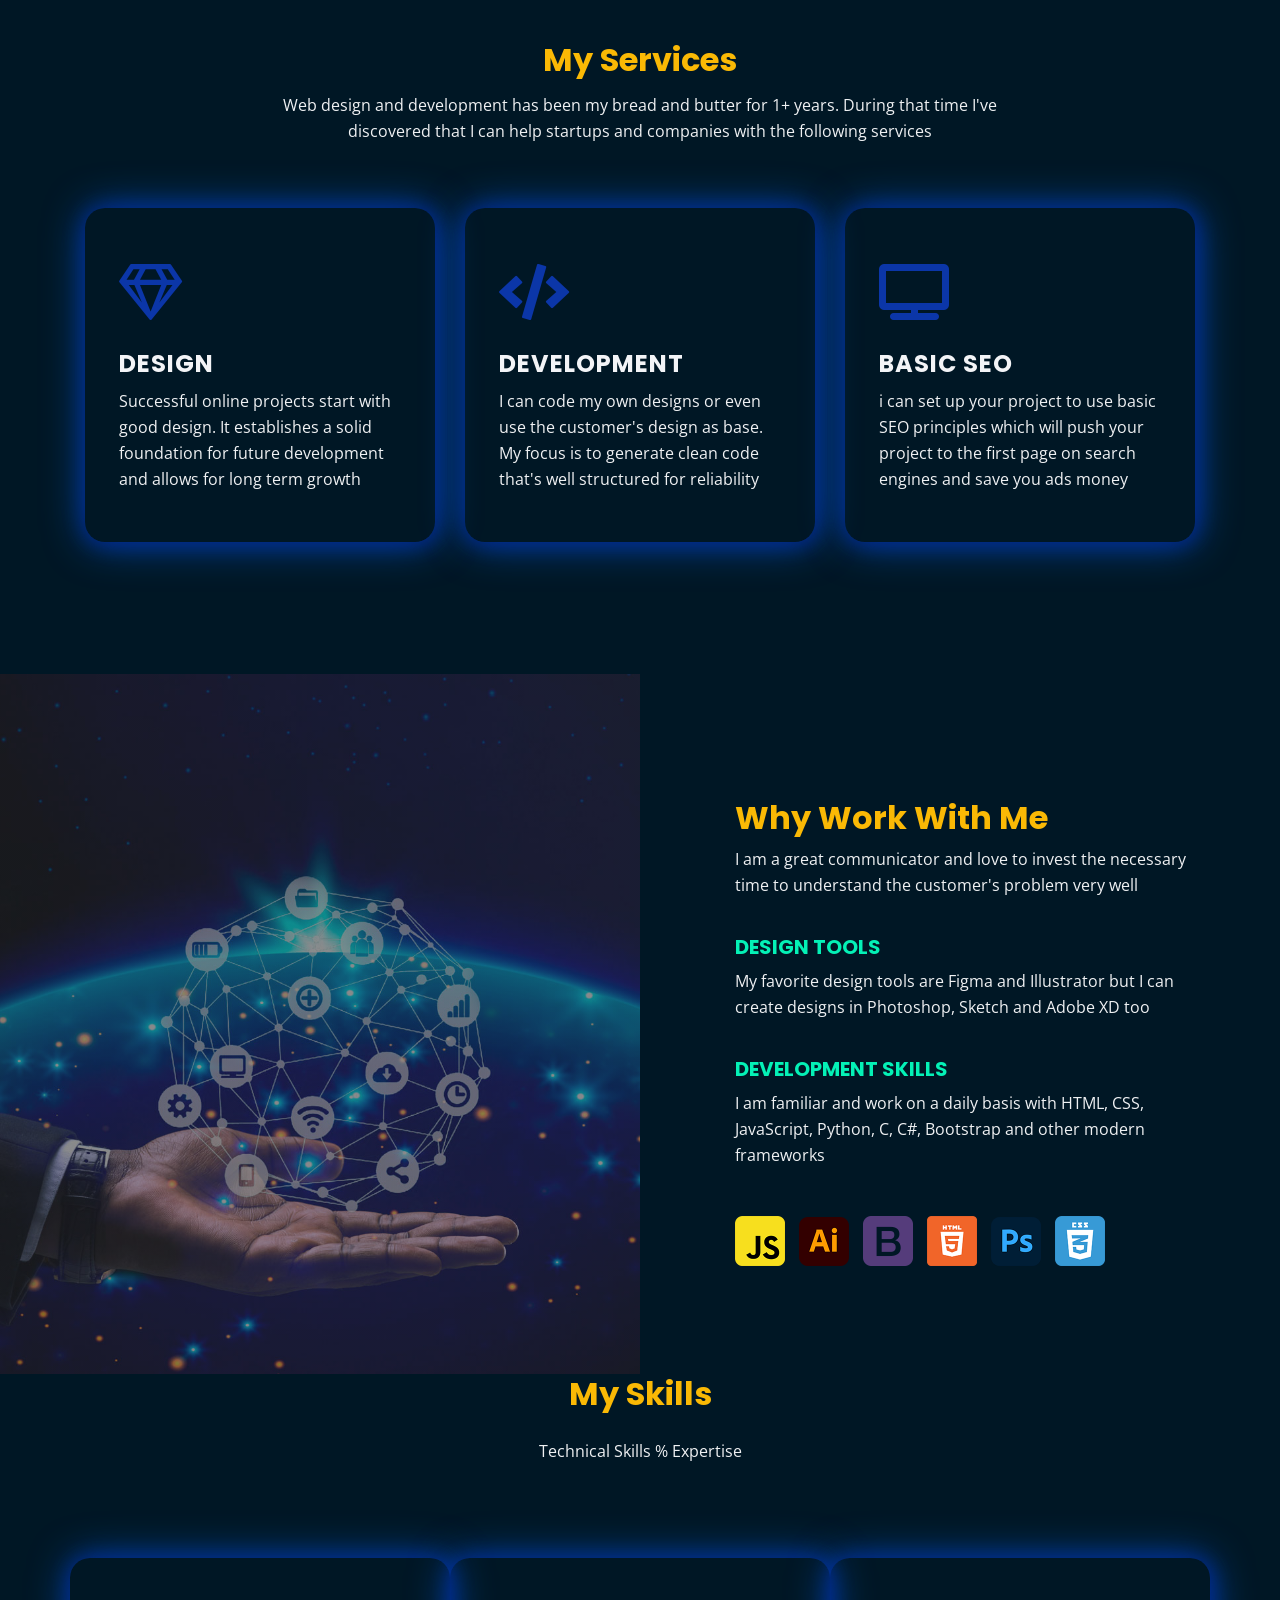
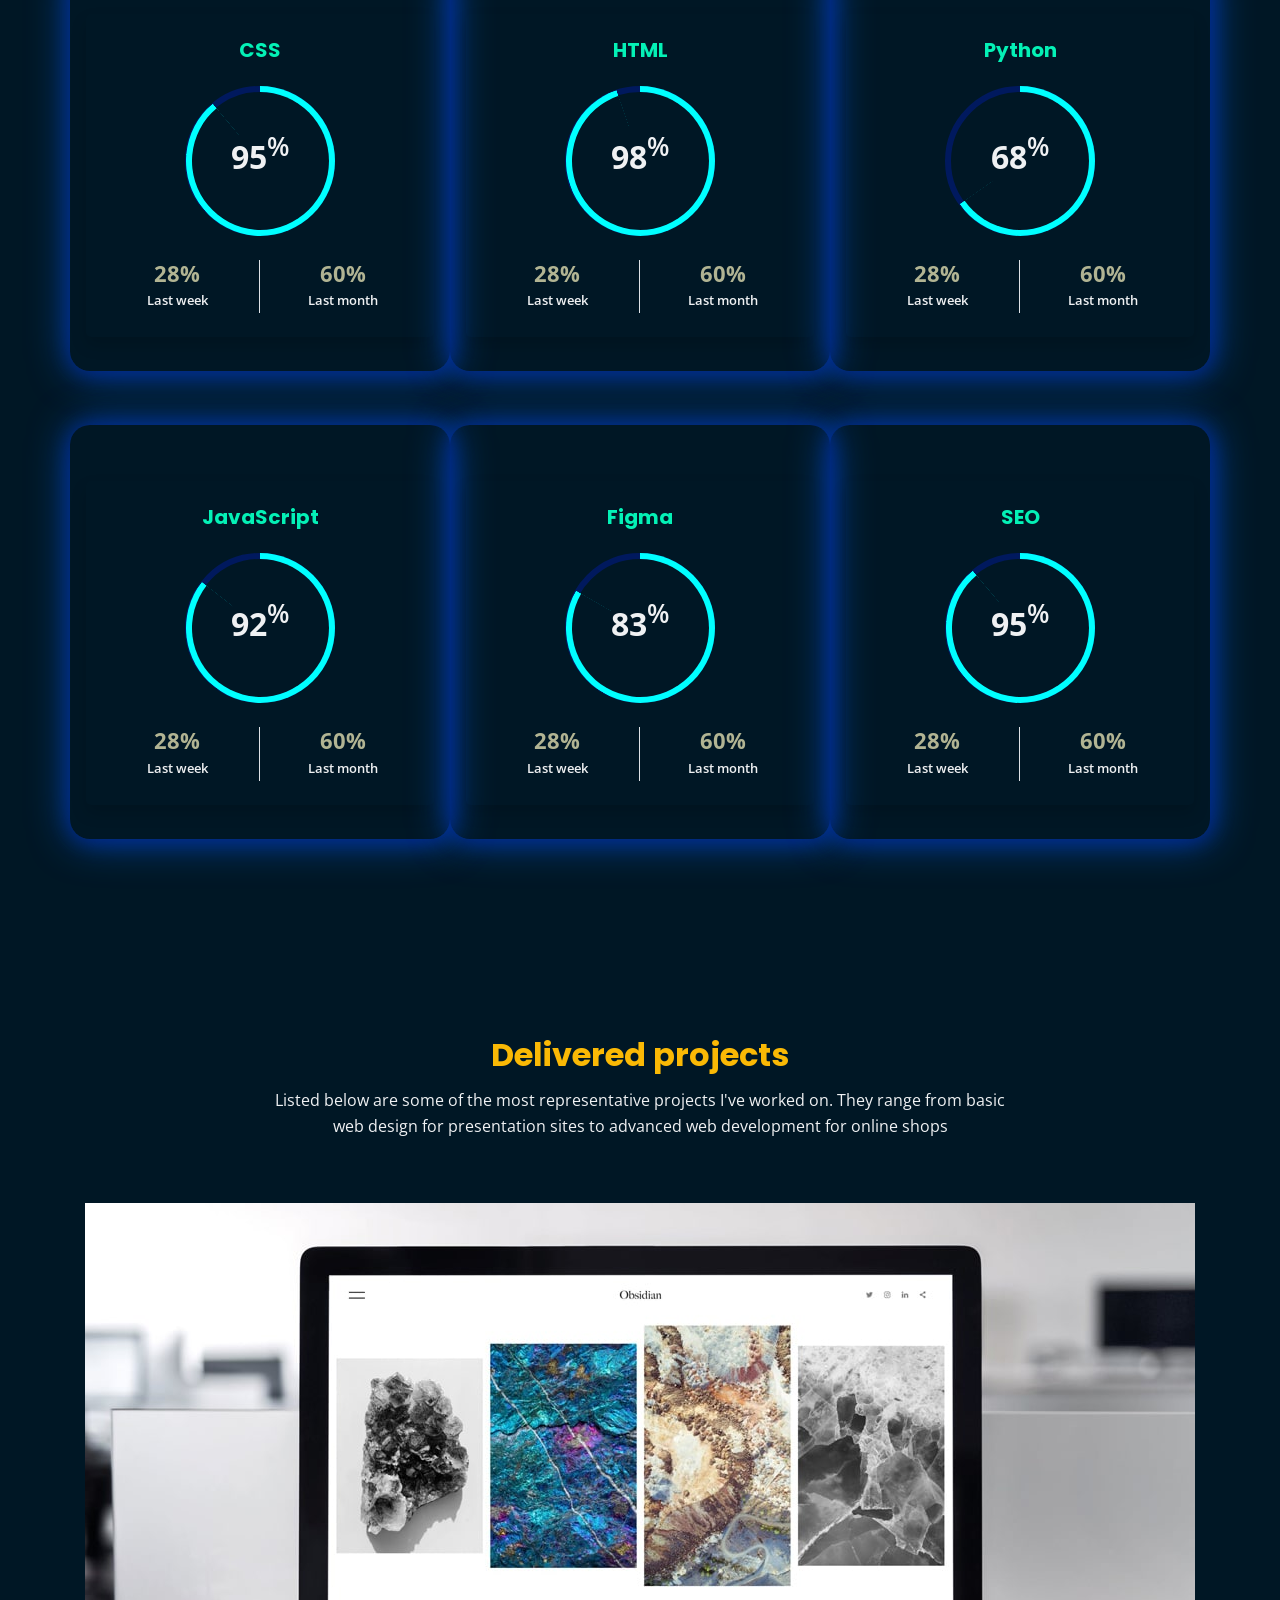
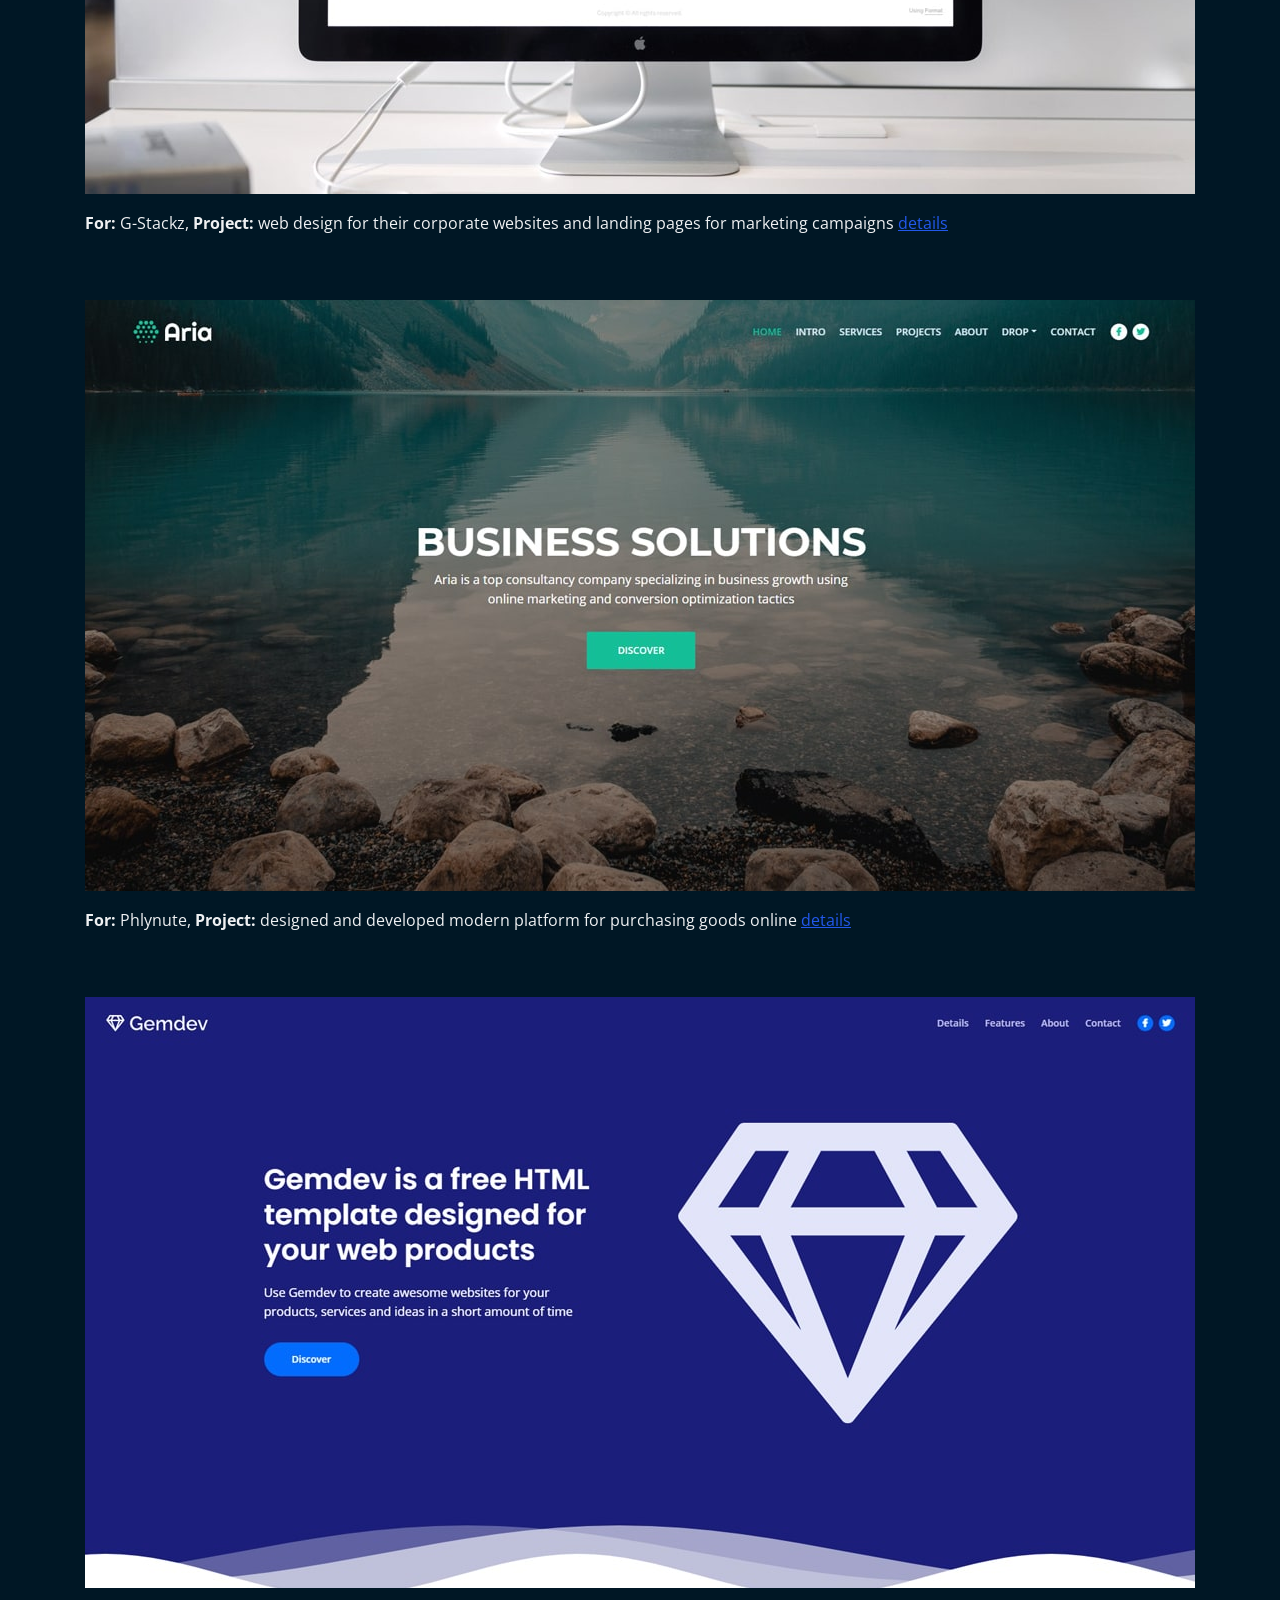
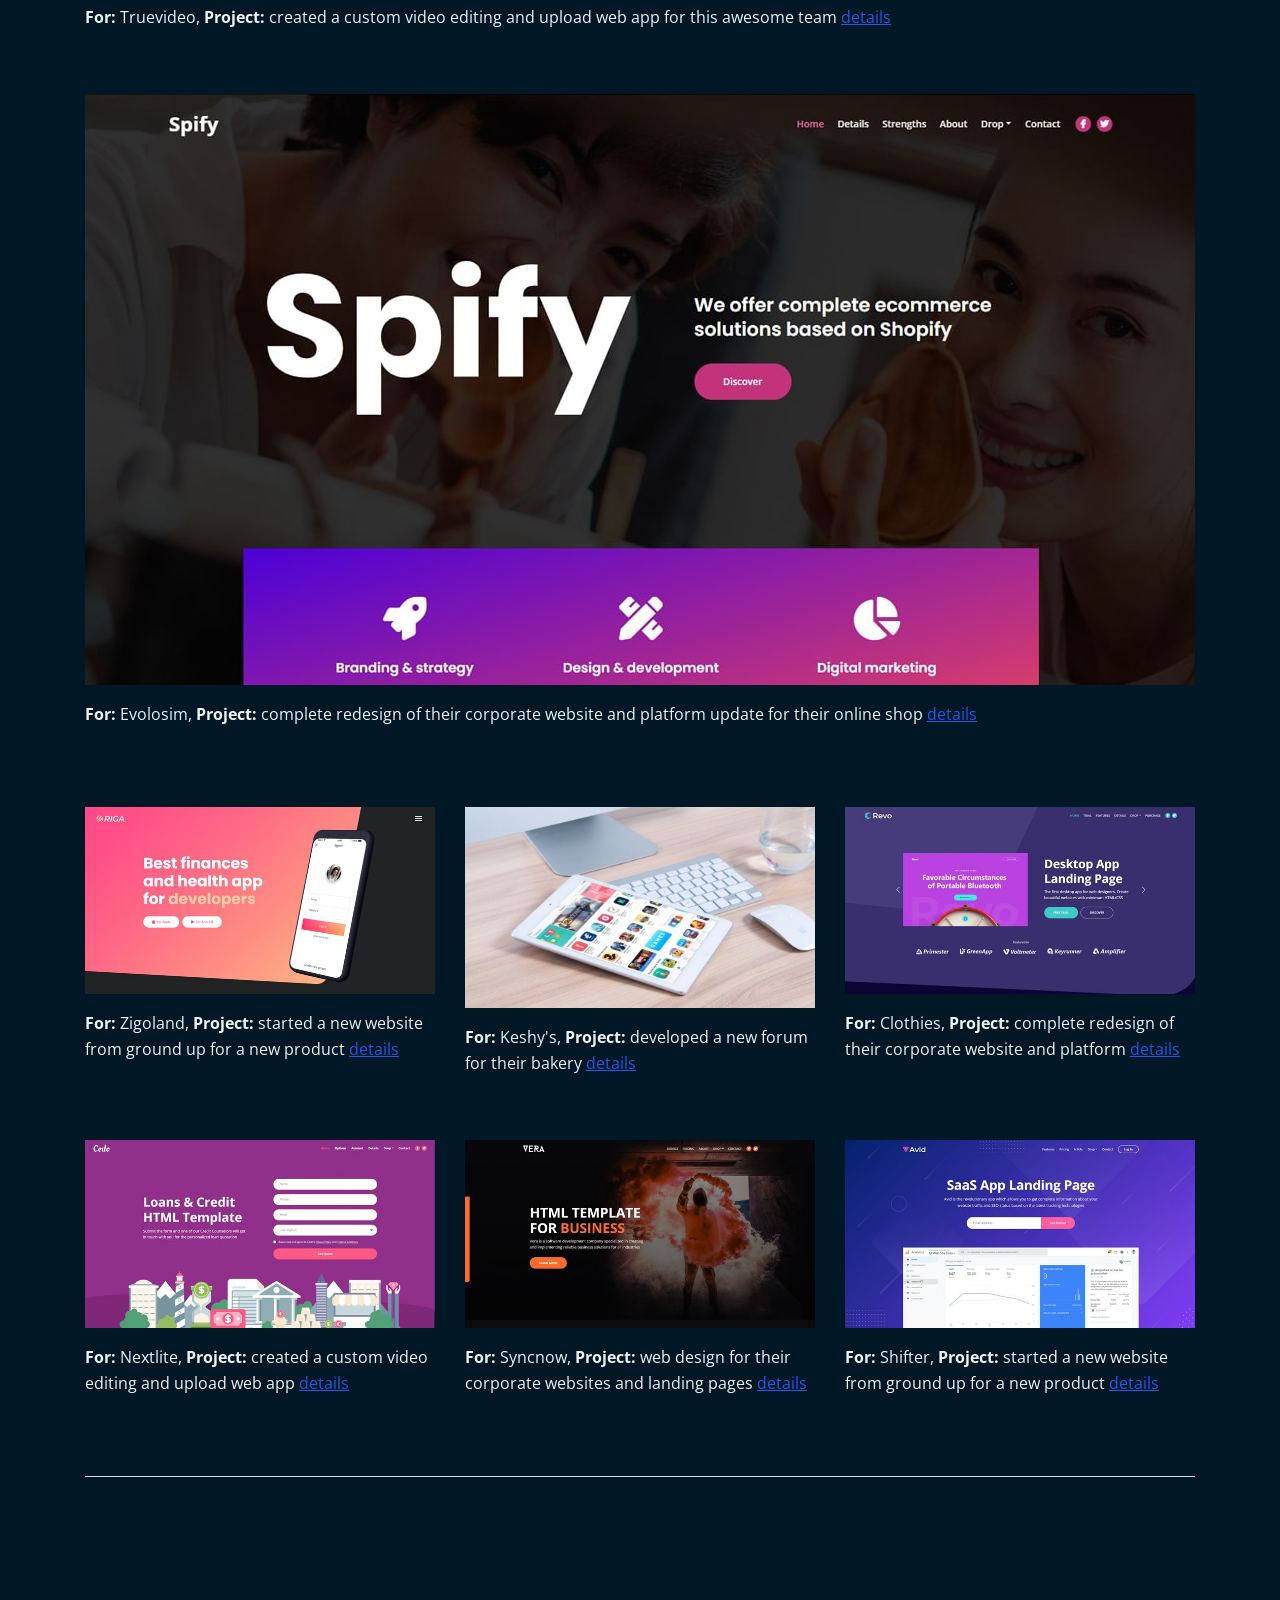
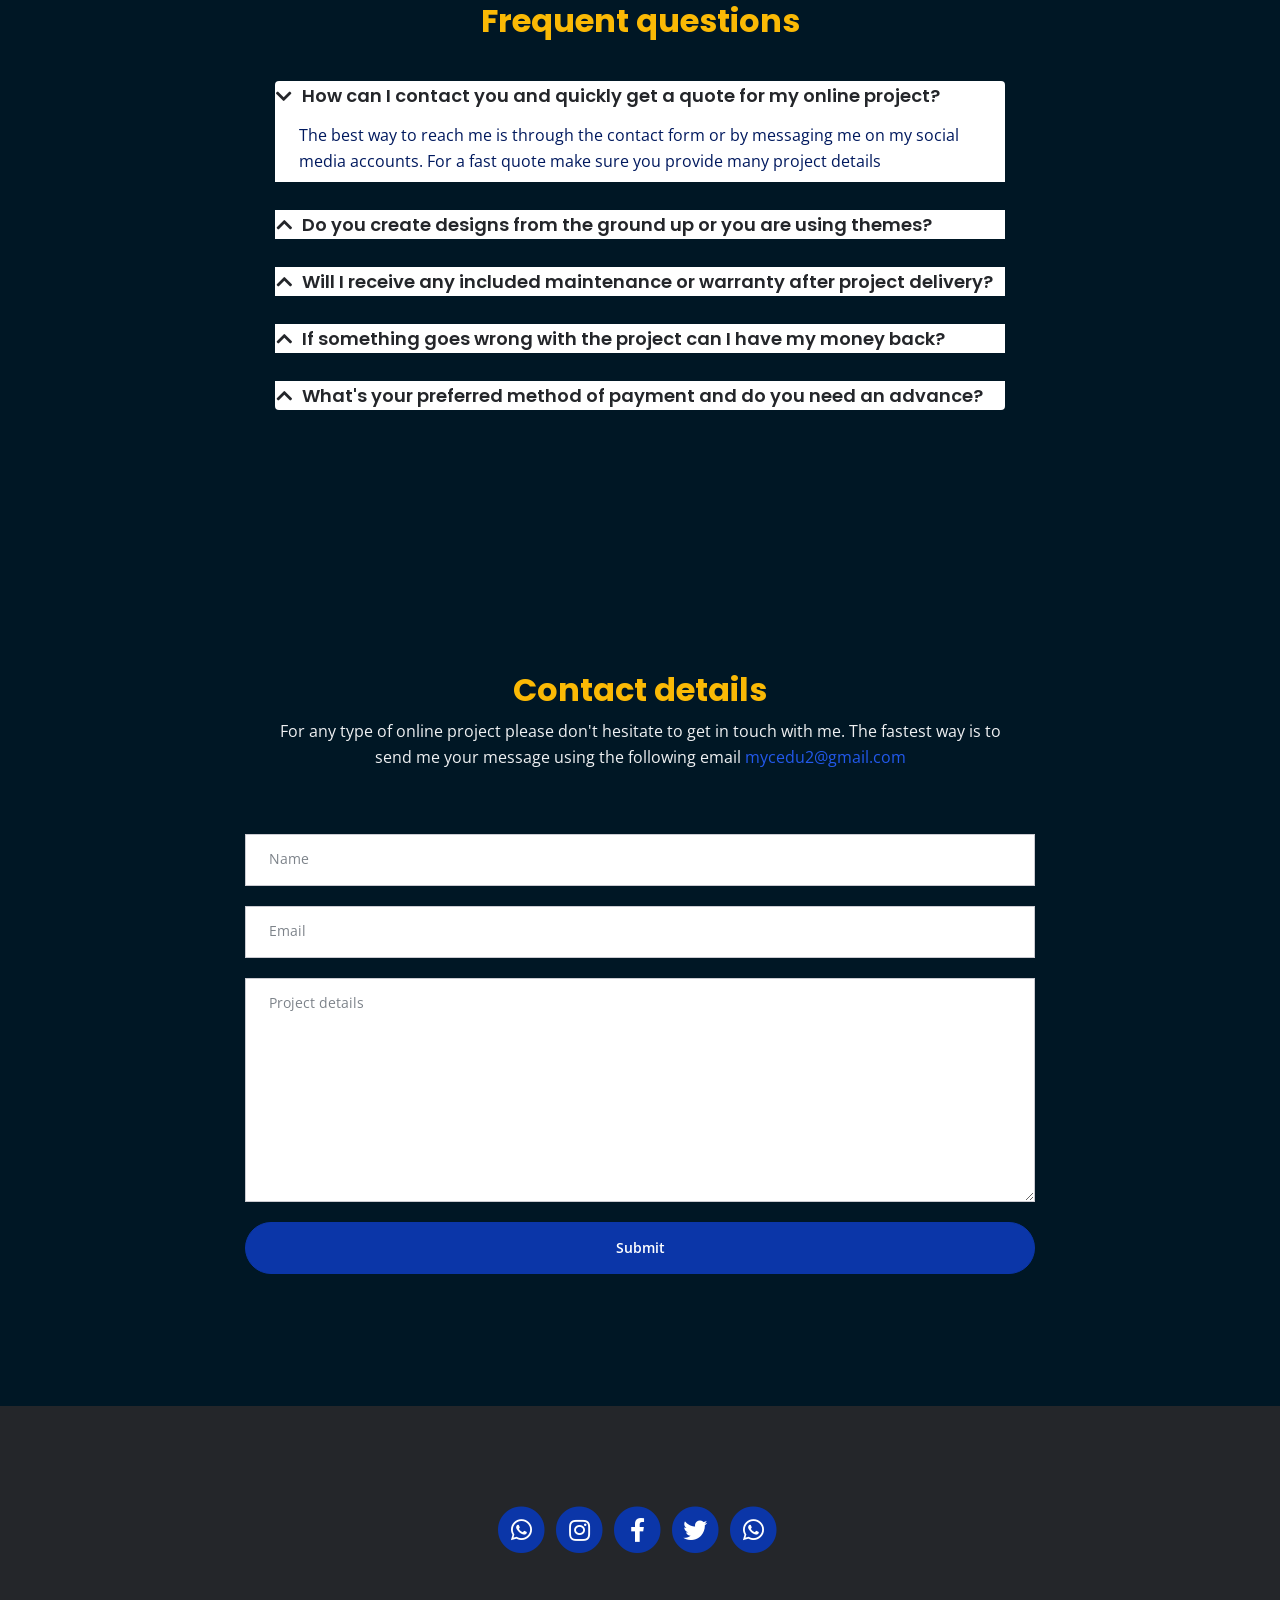
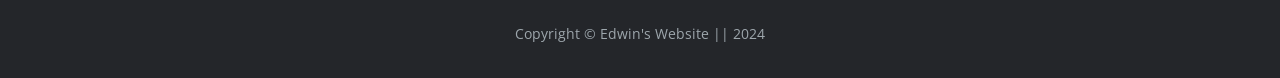
==== commit c18c8a63: "Update index.html" ====
--- a/index.html
+++ b/index.html
@@ -3,6 +3,7 @@
 <head>
     <meta charset="utf-8">
     <meta name="viewport" content="width=device-width, initial-scale=1, shrink-to-fit=no">
+	<link rel="sitemap" href="/sitemap.xml">
     
     <!-- SEO Meta Tags -->
     <meta name="description" content="Specialized full-stack web developer offering design, development, and SEO services. Portfolio featuring corporate sites, e-commerce, and custom apps.">
@@ -22,10 +23,10 @@
 	<meta property="og:url" content="https://ngatia1.github.io/edwin-s.portfolio/" /> <!-- where do you want your post to link to -->
 	<meta property="article:published_time" content="2024-09-16T00:00:00Z" /> <!-- Published Date -->
 	<meta name="twitter:card" content="summary_large_image"> <!-- to have large image post format in Twitter -->
-	<meta name="twitter:creator" content="@YourTwitterHandle"> <!-- Twitter Card Enhanced -->
+	<meta name="twitter:creator" content="x.com/Edwin/ngatia29821"> <!-- Twitter Card Enhanced -->
 
 	<!-- Mobile Web App & Social -->
-	<meta name="theme-color" content="#Your-Brand-Color">
+	<meta name="theme-color" content="#1a73e8">
 	<meta name="mobile-web-app-capable" content="yes">
 
     <!-- Webpage Title -->
@@ -84,13 +85,13 @@
                 </ul>
                 <span class="nav-item social-icons">
                     <span class="fa-stack">
-                        <a href="https://wa.me/254716814404">
+                        <a href="https://wa.me/254716814404" title="Contact me on WhatsApp" aria-label="WhatsApp">
                             <i class="fas fa-circle fa-stack-2x"></i>
                             <i class="fab fa-whatsapp fa-stack-1x"></i>
                         </a>
                     </span>
                     <span class="fa-stack">
-                        <a href="https://www.instagram.com/_._.e.d.w.i.n._._.">
+                        <a href="https://www.instagram.com/_._.e.d.w.i.n._._." title="Contact me on Instagram" aria-label="Instagram">
                             <i class="fas fa-circle fa-stack-2x"></i>
                             <i class="fab fa-instagram fa-stack-1x"></i>
                         </a>
@@ -133,8 +134,9 @@
             <div class="row">
                 <div class="col-lg-4">
                     <div class="text-container first">
-                        <h2>Hi there I'm Edwin,</h2>
-                        <p>A passionate software developer. That love's to create beautiful and efficient websites for my customers. I love going through the entire process with the customer from[...]
+                        <h2>I'm Edwin Ngatia,</h2>
+                        <p>A passionate software developer. I love creating beautiful and efficient websites for my customers. I love going through the entire process with the customer from 
+							concept, to design and then development and launch</p>
                     </div> <!-- end of text-container -->
                 </div> <!-- end of col -->
                 <div class="col-lg-4">
@@ -170,7 +172,8 @@
             <div class="row">
                 <div class="col-lg-12">
                     <h2 class="h2-heading">My Services</h2>
-                    <p class="p-heading">Web design and development has been my bread and butter for 1+ years. During that time I've discovered that I can help startups and companies with the fol[...]
+                    <p class="p-heading">Web design and development has been my bread and butter for 1+ years. During that time I've discovered that I can help startups and companies with the 
+						following services</p>
                 </div> <!-- end of col -->
             </div> <!-- end of row -->
             <div class="row">
@@ -192,7 +195,7 @@
                     <div class="text-box">
                         <i class="fas fa-tv"></i>
                         <h4>BASIC SEO</h4>
-                        <p>i can setup your project to use basic SEO principles which will push your project to the first page on search engines and save you ads money</p>
+                        <p>i can set up your project to use basic SEO principles which will push your project to the first page on search engines and save you ads money</p>
                     </div> <!-- end of text-box -->
                 </div> <!-- end of col -->
             </div> <!-- end of row -->
@@ -219,12 +222,12 @@
                             <p>I am familiar and work on a daily basis with HTML, CSS, JavaScript, Python, C, C#, Bootstrap and other modern frameworks</p>
                             
                             <div class="icons-container">
-                                <img src="images/details-icon-javascript.png" alt="alternative">
-                                <img src="images/details-icon-illustrator.png" alt="alternative">
-                                <img src="images/details-icon-bootstrap.png" alt="alternative">
-                                <img src="images/details-icon-html.png" alt="alternative">
-                                <img src="images/details-icon-photoshop.png" alt="alternative">
-                                <img src="images/details-icon-css.png" alt="alternative">
+                                <img src="images/details-icon-javascript.png" alt="JavaScript icon">
+                                <img src="images/details-icon-illustrator.png" alt="Illustrator icon">
+                                <img src="images/details-icon-bootstrap.png" alt="Bootstrap icon">
+                                <img src="images/details-icon-html.png" alt="HTML icon">
+                                <img src="images/details-icon-photoshop.png" alt="Photoshop icon">
+                                <img src="images/details-icon-css.png" alt="CSS icon">
                             </div> <!-- end of icons-container -->
                         </div> <!-- end of text-container -->
                         <!-- end of text container -->
@@ -244,7 +247,7 @@
 			<div class="row justify-content-center pb-5">
 				<div class="col-md-12 heading-section text-center ftco-animate">
 					<h2 class="mb-4">My Skills</h2>
-					<p>I pride myself for the knowledge and skills i have in:</p>
+					<p>Technical Skills % Expertise</p>
 				</div>
 			</div>
 			<div class="row progress-circle mb-5">
@@ -458,7 +461,8 @@
             <div class="row">
                 <div class="col-lg-12">
                     <h2 class="h2-heading">Delivered projects</h2>
-                    <p class="p-heading">Listed below are some of the most representative projects I've worked on. They range from basic web design for presentation sites to advanced web developm[...]
+                    <p class="p-heading">Listed below are some of the most representative projects I've worked on. They range from basic web design for presentation sites to advanced web
+						 development for online shops</p>
                 </div> <!-- end of col -->
             </div> <!-- end of row -->
             <div class="row">
@@ -469,7 +473,8 @@
                                 <img class="img-fluid" src="images/project-details-large.jpg" alt="alternative">
                             </a>
                         </div> <!-- end of image-container -->
-                        <p><strong>For:</strong> G-Stackz, <strong>Project:</strong> web design for their corporate websites and landing pages for marketing campaigns <a class="blue" href="projec[...]
+                        <p><strong>For:</strong> G-Stackz, <strong>Project:</strong> web design for their corporate websites and landing pages for marketing campaigns 
+							<a class="blue" href="project.html">details</a></p>
                     </div> <!-- end of text-container -->
                     <div class="text-container">
                         <div class="image-container">
@@ -477,7 +482,8 @@
                                 <img class="img-fluid" src="images/project-2.jpg" alt="alternative">
                             </a>
                         </div> <!-- end of image-container -->
-                        <p><strong>For:</strong> Phlynute, <strong>Project:</strong> designed and developed modern platform for purchasing goods online <a class="blue" href="project.html">details[...]
+                        <p><strong>For:</strong> Phlynute, <strong>Project:</strong> designed and developed modern platform for purchasing goods online
+							<a class="blue" href="project.html">details</a></p>
                     </div> <!-- end of text-container -->
                     <div class="text-container">
                         <div class="image-container">
@@ -485,7 +491,8 @@
                                 <img class="img-fluid" src="images/project-4.jpg" alt="alternative">
                             </a>
                         </div> <!-- end of image-container -->
-                        <p><strong>For:</strong> Truevideo, <strong>Project:</strong> created a custom video editing and upload web app for this awesome team <a class="blue" href="project.html">d[...]
+                        <p><strong>For:</strong> Truevideo, <strong>Project:</strong> created a custom video editing and upload web app for this awesome team 
+							<a class="blue" href="project.html">details</a></p>
                     </div> <!-- end of text-container -->
                     <div class="text-container">
                         <div class="image-container">
@@ -493,7 +500,8 @@
                                 <img class="img-fluid" src="images/project-1.jpg" alt="alternative">
                             </a>
                         </div> <!-- end of image-container -->
-                        <p><strong>For:</strong> Evolosim, <strong>Project:</strong> complete redesign of their corporate website and platform update for their online shop <a class="blue" href="p[...]
+                        <p><strong>For:</strong> Evolosim, <strong>Project:</strong> complete redesign of their corporate website and platform update for their online shop 
+							<a class="blue" href="project.html">details</a></p>
                     </div> <!-- end of text-container -->
                 </div> <!-- end of col -->
             </div> <!-- end of row -->
@@ -607,55 +615,59 @@
                             </div>
                             <div id="collapseOne" class="collapse show" aria-labelledby="headingOne" data-parent="#accordionExample">
                                 <div class="card-body">
-                                    The best way to reach me is through the contact form or by messaging me on my social media accounts. For a fast quote make sure you provide many project detail[...]
+                                    The best way to reach me is through the contact form or by messaging me on my social media accounts. For a fast quote make sure you provide many project details
                                 </div>
                             </div>
                         </div>
                         <div class="card">
                             <div class="card-header" id="headingTwo">
-                                <button class="btn btn-link btn-block text-left collapsed" type="button" data-toggle="collapse" data-target="#collapseTwo" aria-expanded="false" aria-controls="col[...]
+                                <button class="btn btn-link btn-block text-left collapsed" type="button" data-toggle="collapse" data-target="#collapseTwo" aria-expanded="false" 
+									aria-controls="collapseTwo">
                                     Do you create designs from the ground up or you are using themes?
                                 </button>
                             </div>
                             <div id="collapseTwo" class="collapse" aria-labelledby="headingTwo" data-parent="#accordionExample">
                                 <div class="card-body">
-                                    The best way to reach me is through the contact form or by messaging me on my social media accounts. For a fast quote make sure your provide many project detai[...]
+                                    The best way to reach me is through the contact form or by messaging me on my social media accounts. For a fast quote make sure your provide many project details
                                 </div>
                             </div>
                         </div>
                         <div class="card">
                             <div class="card-header" id="headingThree">
-                                <button class="btn btn-link btn-block text-left collapsed" type="button" data-toggle="collapse" data-target="#collapseThree" aria-expanded="false" aria-controls="c[...]
+                                <button class="btn btn-link btn-block text-left collapsed" type="button" data-toggle="collapse" data-target="#collapseThree" aria-expanded="false" 
+									aria-controls="collapseThree">
                                     Will I receive any included maintenance or warranty after project delivery?
                                 </button>
                             </div>
                             <div id="collapseThree" class="collapse" aria-labelledby="headingThree" data-parent="#accordionExample">
                                 <div class="card-body">
-                                    The best way to reach me is through the contact form or by messaging me on my social media accounts. For a fast quote make sure your provide many project detai[...]
+                                    The best way to reach me is through the contact form or by messaging me on my social media accounts. For a fast quote make sure your provide many project details
                                 </div>
                             </div>
                         </div>
                         <div class="card">
                             <div class="card-header" id="headingFour">
-                                <button class="btn btn-link btn-block text-left collapsed" type="button" data-toggle="collapse" data-target="#collapseFour" aria-expanded="false" aria-controls="co[...]
+                                <button class="btn btn-link btn-block text-left collapsed" type="button" data-toggle="collapse" data-target="#collapseFour" aria-expanded="false" 
+									aria-controls="collapseFour">
                                     If something goes wrong with the project can I have my money back?
                                 </button>
                             </div>
                             <div id="collapseFour" class="collapse" aria-labelledby="headingFour" data-parent="#accordionExample">
                                 <div class="card-body">
-                                    The best way to reach me is through the contact form or by messaging me on my social media accounts. For a fast quote make sure your provide many project detai[...]
+                                    The best way to reach me is through the contact form or by messaging me on my social media accounts. For a fast quote make sure your provide many project details
                                 </div>
                             </div>
                         </div>
                         <div class="card">
                             <div class="card-header" id="headingFive">
-                                <button class="btn btn-link btn-block text-left collapsed" type="button" data-toggle="collapse" data-target="#collapseFive" aria-expanded="false" aria-controls="co[...]
+                                <button class="btn btn-link btn-block text-left collapsed" type="button" data-toggle="collapse" data-target="#collapseFive" aria-expanded="false" 
+									aria-controls="collapseFive">
                                     What's your preferred method of payment and do you need an advance?
                                 </button>
                             </div>
                             <div id="collapseFive" class="collapse" aria-labelledby="headingFive" data-parent="#accordionExample">
                                 <div class="card-body">
-                                    The best way to reach me is through the contact form or by messaging me on my social media accounts. For a fast quote make sure your provide many project detai[...]
+                                    The best way to reach me is through the contact form or by messaging me on my social media accounts. For a fast quote make sure your provide many project details
                                 </div>
                             </div>
                         </div>
@@ -674,7 +686,8 @@
             <div class="row">
                 <div class="col-lg-12">
                     <h2>Contact details</h2>
-                    <p class="p-heading">For any type of online project please don't hesitate to get in touch with me. The fastest way is to send me your message using the following email <a clas[...]
+                    <p class="p-heading">For any type of online project please don't hesitate to get in touch with me. The fastest way is to send me your message using the following email 
+						<a class="blue no-line" href="#www.mycedu2@gmail.com">mycedu2@gmail.com</a></p>
                 </div> <!-- end of col -->
             </div> <!-- end of row -->
             <div class="row">
@@ -714,31 +727,31 @@
                 <div class="col-lg-12">
                     <div class="social-container">
                         <span class="fa-stack">
-                            <a href="https://wa.me/254716814404">
+                            <a href="https://wa.me/254716814404" title="Contact me on WhatsApp" aria-label="WhatsApp">
                                 <i class="fas fa-circle fa-stack-2x"></i>
                                 <i class="fab fa-whatsapp fa-stack-1x"></i>
                             </a>
                         </span>
                         <span class="fa-stack">
-                            <a href="https://www.instagram.com/_._.e.d.w.i.n._._.">
+                            <a href="https://www.instagram.com/_._.e.d.w.i.n._._." title="Contact me on Instagram" aria-label="Instagram">
                                 <i class="fas fa-circle fa-stack-2x"></i>
                                 <i class="fab fa-instagram fa-stack-1x"></i>
                             </a>
                         </span>
                         <span class="fa-stack">
-                            <a href="https://www.facebook.com/mycling.ngatia">
+                            <a href="https://www.facebook.com/mycling.ngatia" title="Contact me on Facebook" aria-label="Facebook">
                                 <i class="fas fa-circle fa-stack-2x"></i>
                                 <i class="fab fa-facebook-f fa-stack-1x"></i>
                             </a>
                         </span>
                         <span class="fa-stack">
-                            <a href="https://x.com/Edwin/ngatia29821">
+                            <a href="https://x.com/Edwin/ngatia29821" title="Contact me on Twitter" aria-label="Twitter">
                                 <i class="fas fa-circle fa-stack-2x"></i>
                                 <i class="fab fa-twitter fa-stack-1x"></i>
                             </a>
                         </span>
                         <span class="fa-stack">
-                            <a href="https://wa.me/254758213493">
+                            <a href="https://wa.me/254758213493" title="Contact me on WhatsApp" aria-label="WhatsApp">
                                 <i class="fas fa-circle fa-stack-2x"></i>
                                 <i class="fab fa-whatsapp fa-stack-1x"></i>
                             </a>
@@ -756,9 +769,9 @@
         <div class="container">
             <div class="row">
                 <div class="col-lg-12">
-                    <p class="p-small">Copyright © <a class="no-line" href="#your-link">Edwin's Website || 2024</a></p>
-                </div> <!-- end of col -->
-            </div> <!-- enf of row -->
+                    <p class="p-small">Copyright © <a class="no-line" href="https://ngatia1.github.io/edwin-s.portfolio/">Edwin's Website || 2024</a></p>
+                </div> <!-- end of col -->
+            </div> <!-- end of row -->
         </div> <!-- end of container -->    
     </div> <!-- end of copyright --> 
     <!-- end of copyright -->
@@ -768,6 +781,6 @@
     <script src="js/jquery.min.js"></script> <!-- jQuery for Bootstrap's JavaScript plugins -->
     <script src="js/bootstrap.min.js"></script> <!-- Bootstrap framework -->
     <script src="js/jquery.easing.min.js"></script> <!-- jQuery Easing for smooth scrolling between anchors -->
-    <script src="js/scripts.js"></script> <!-- Custom scripts -->
+    <script src="js/scripts.js" defer></script> <!-- Custom scripts -->
 </body>
 </html>
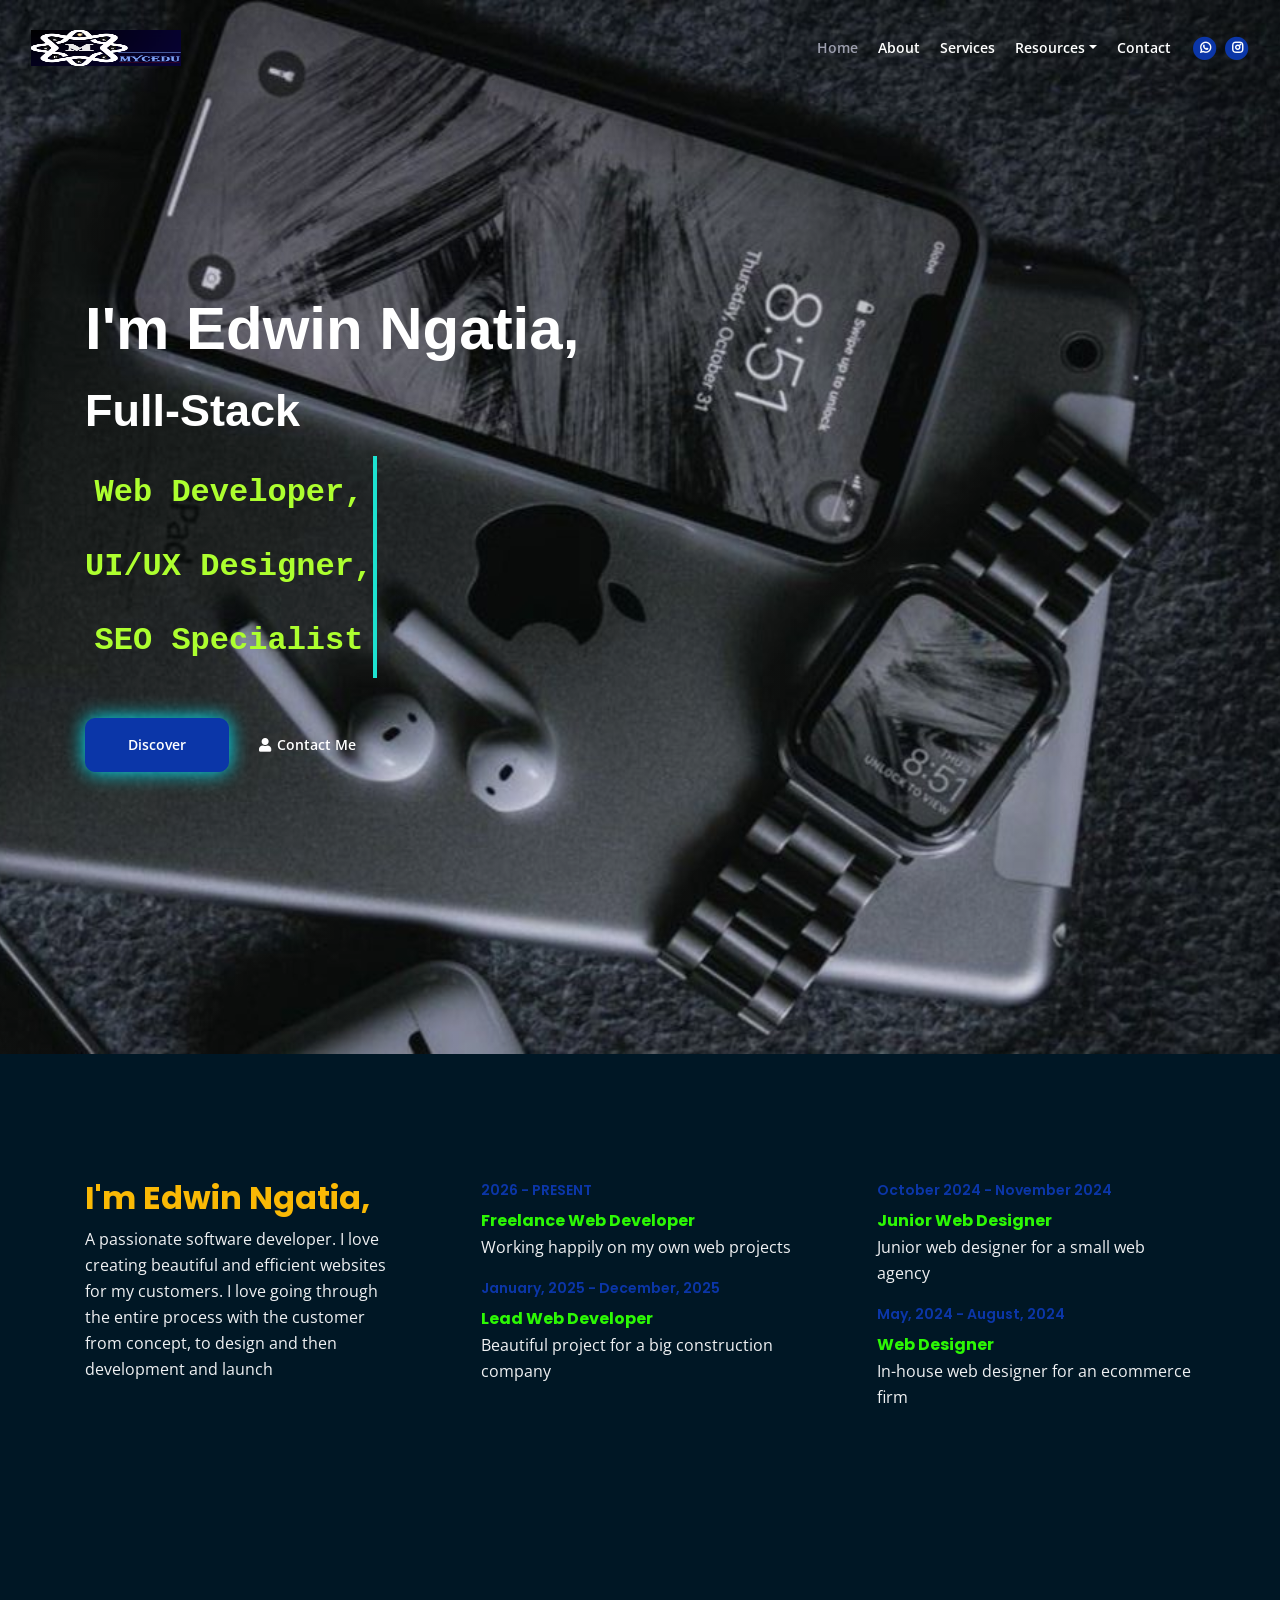
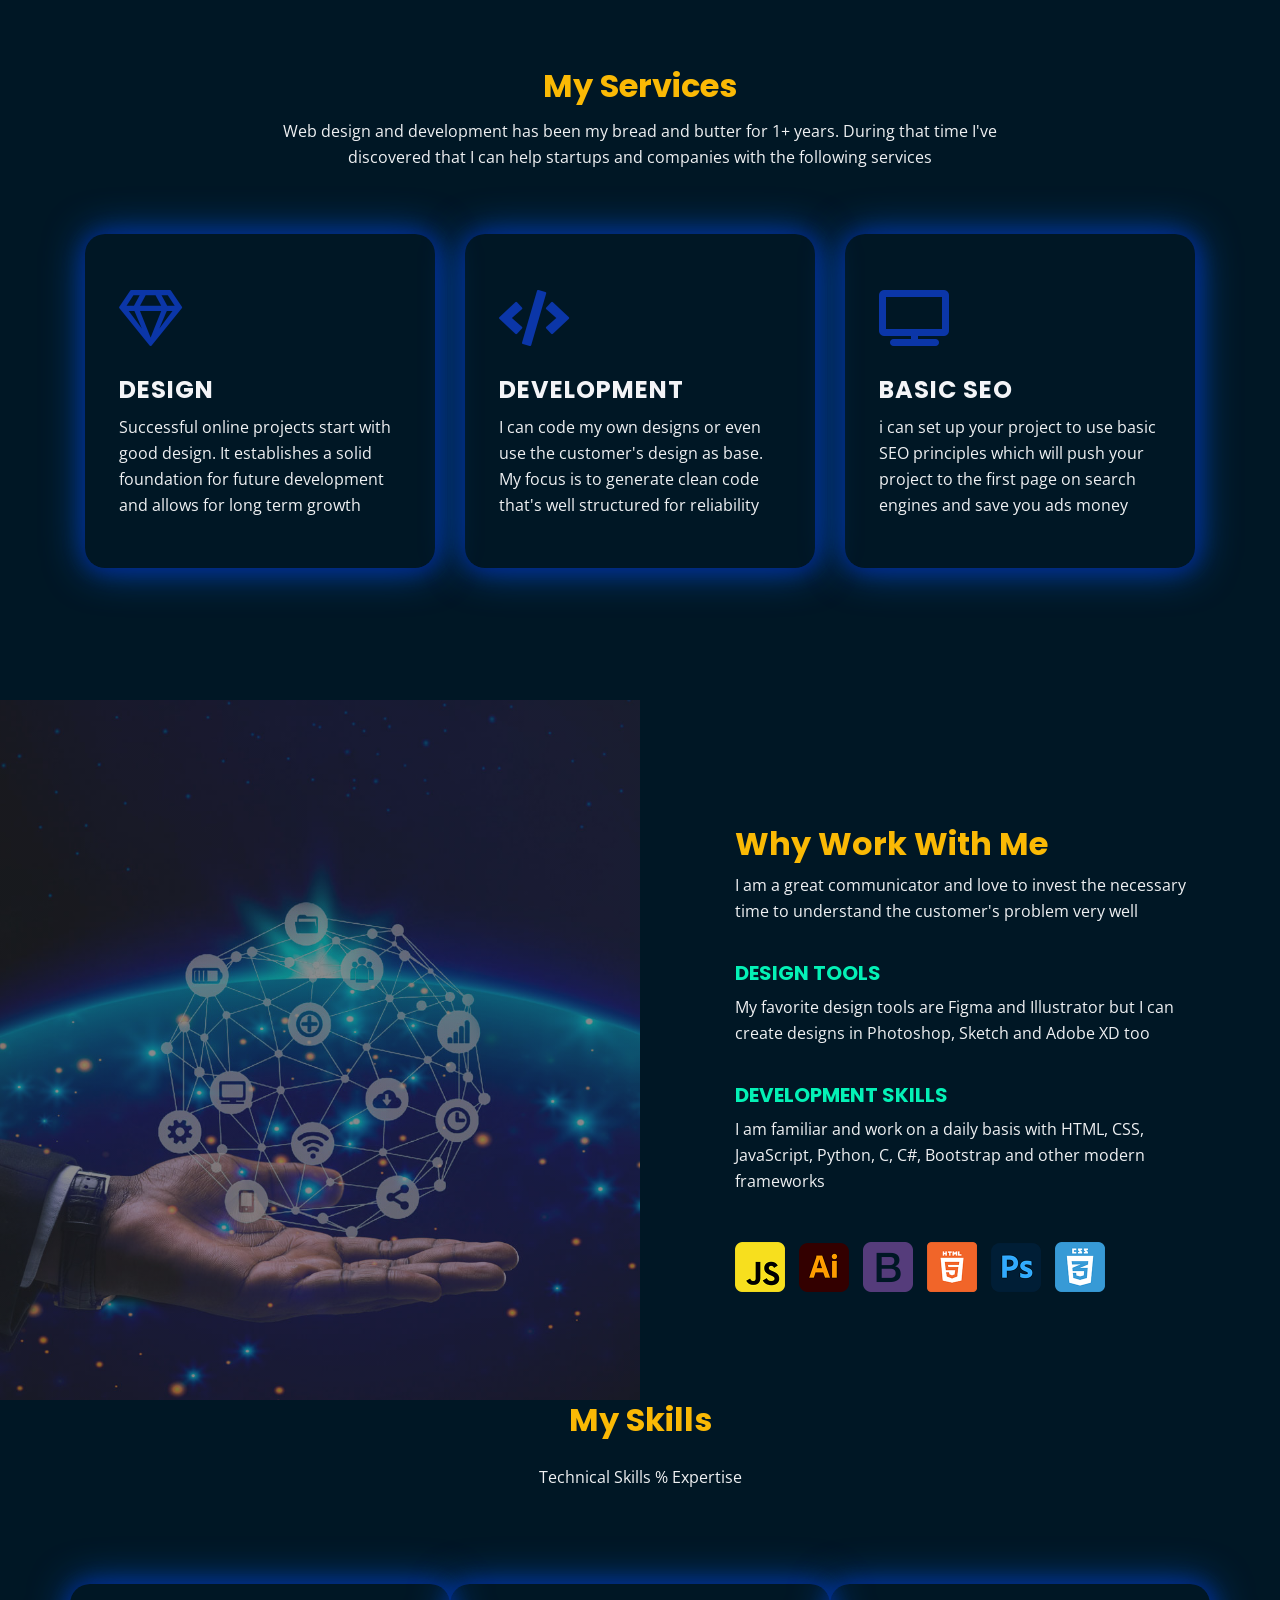
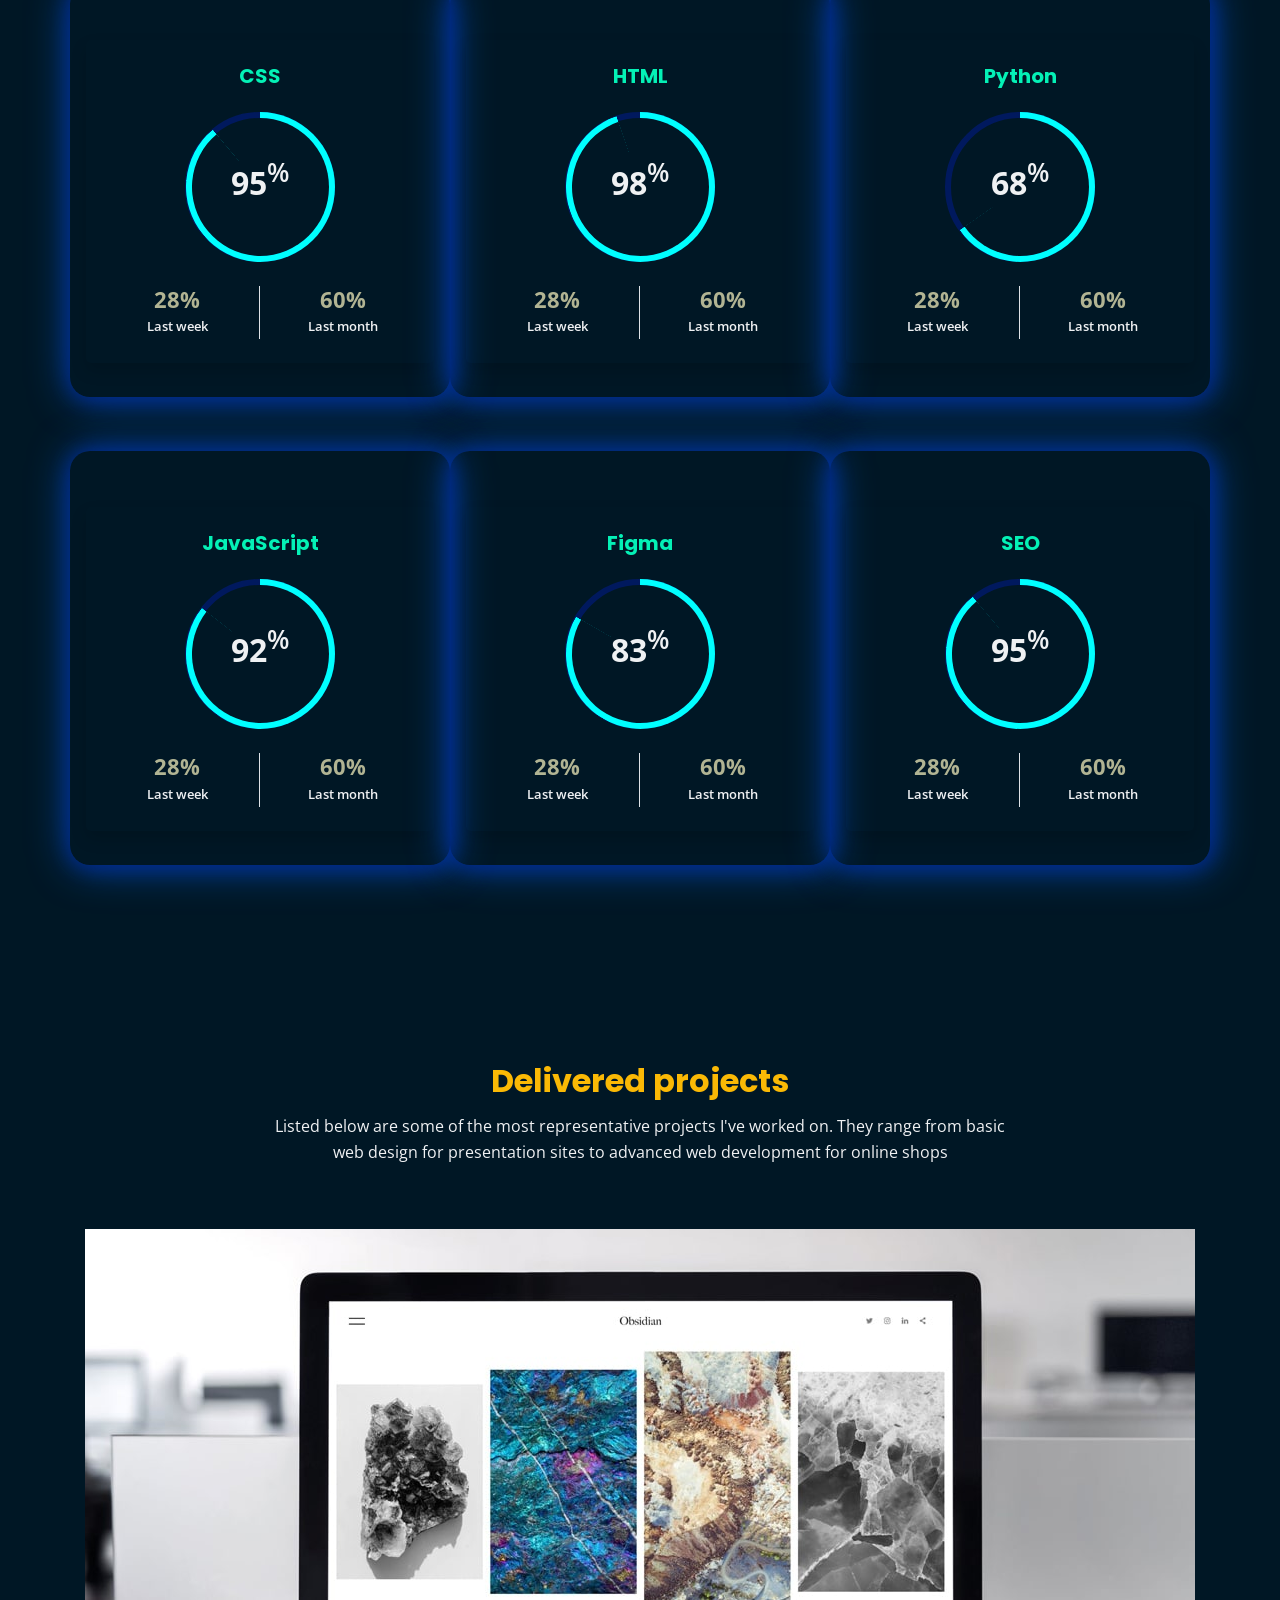
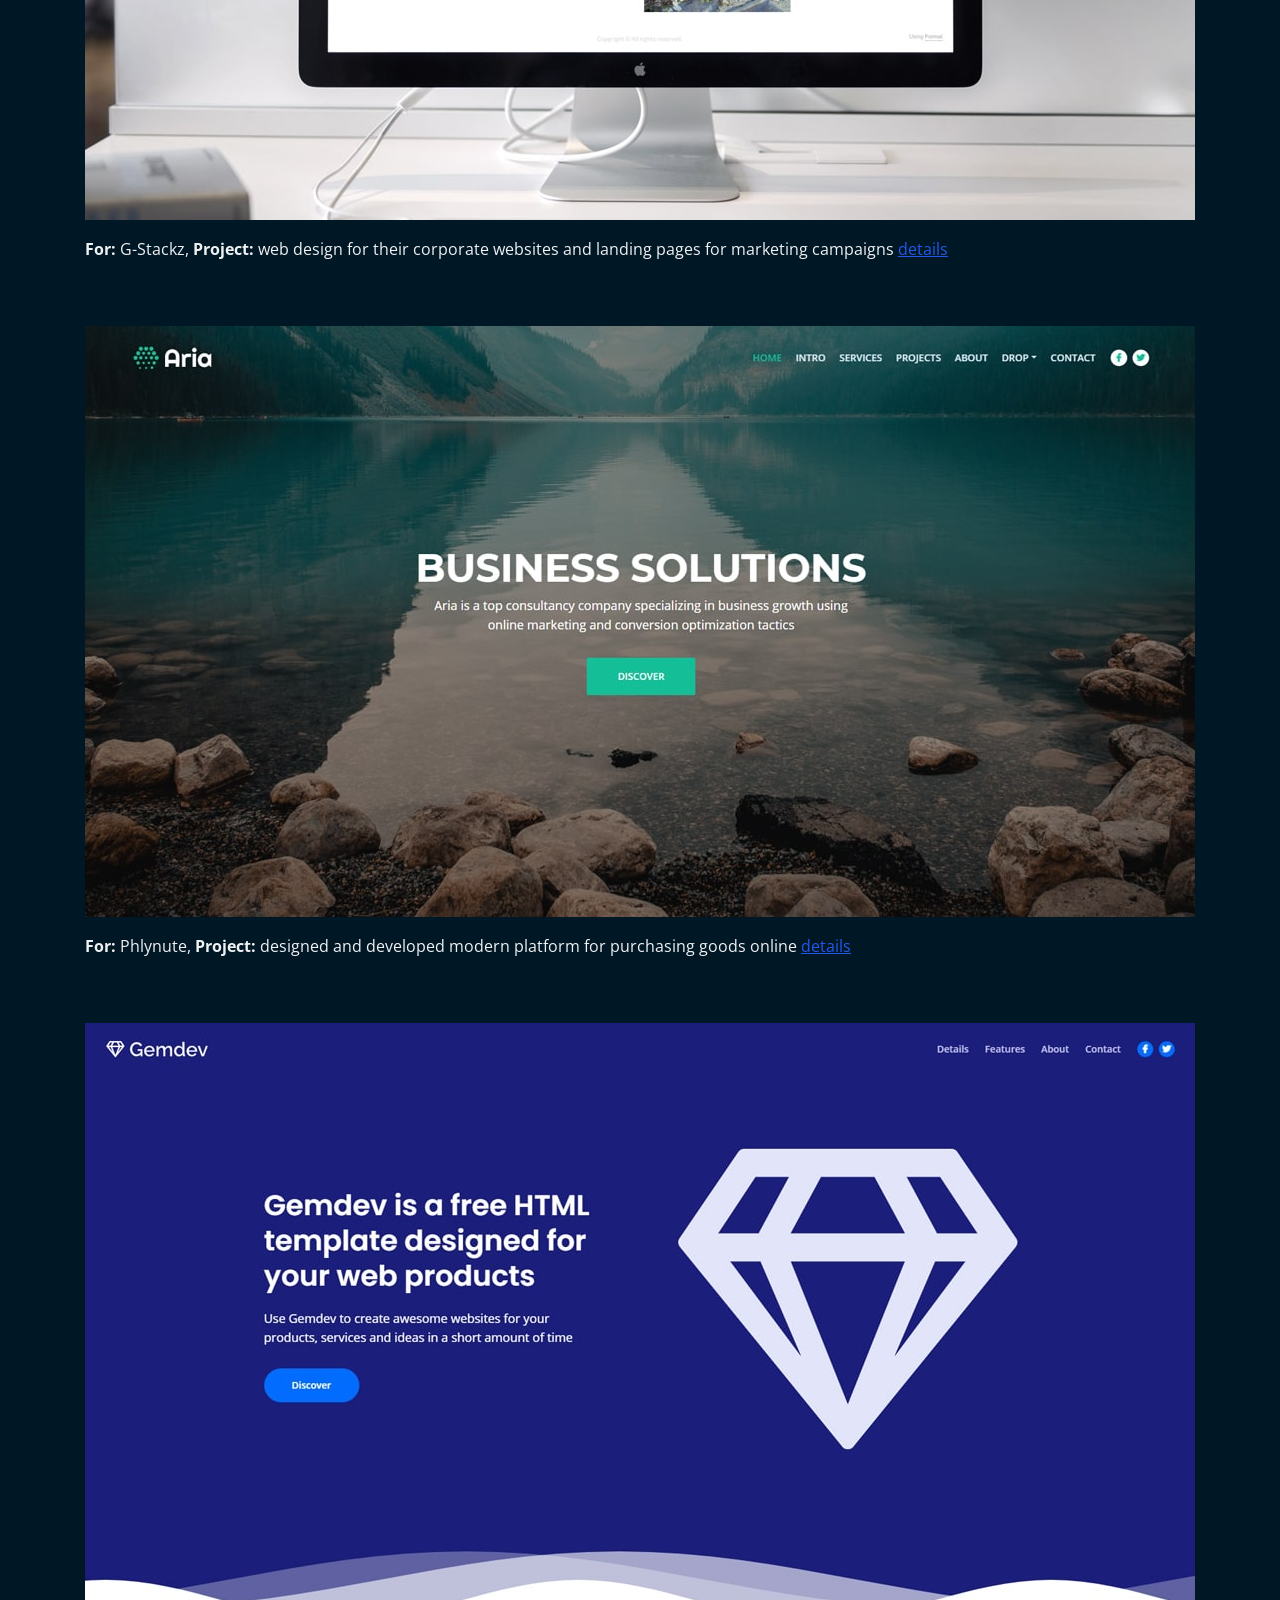
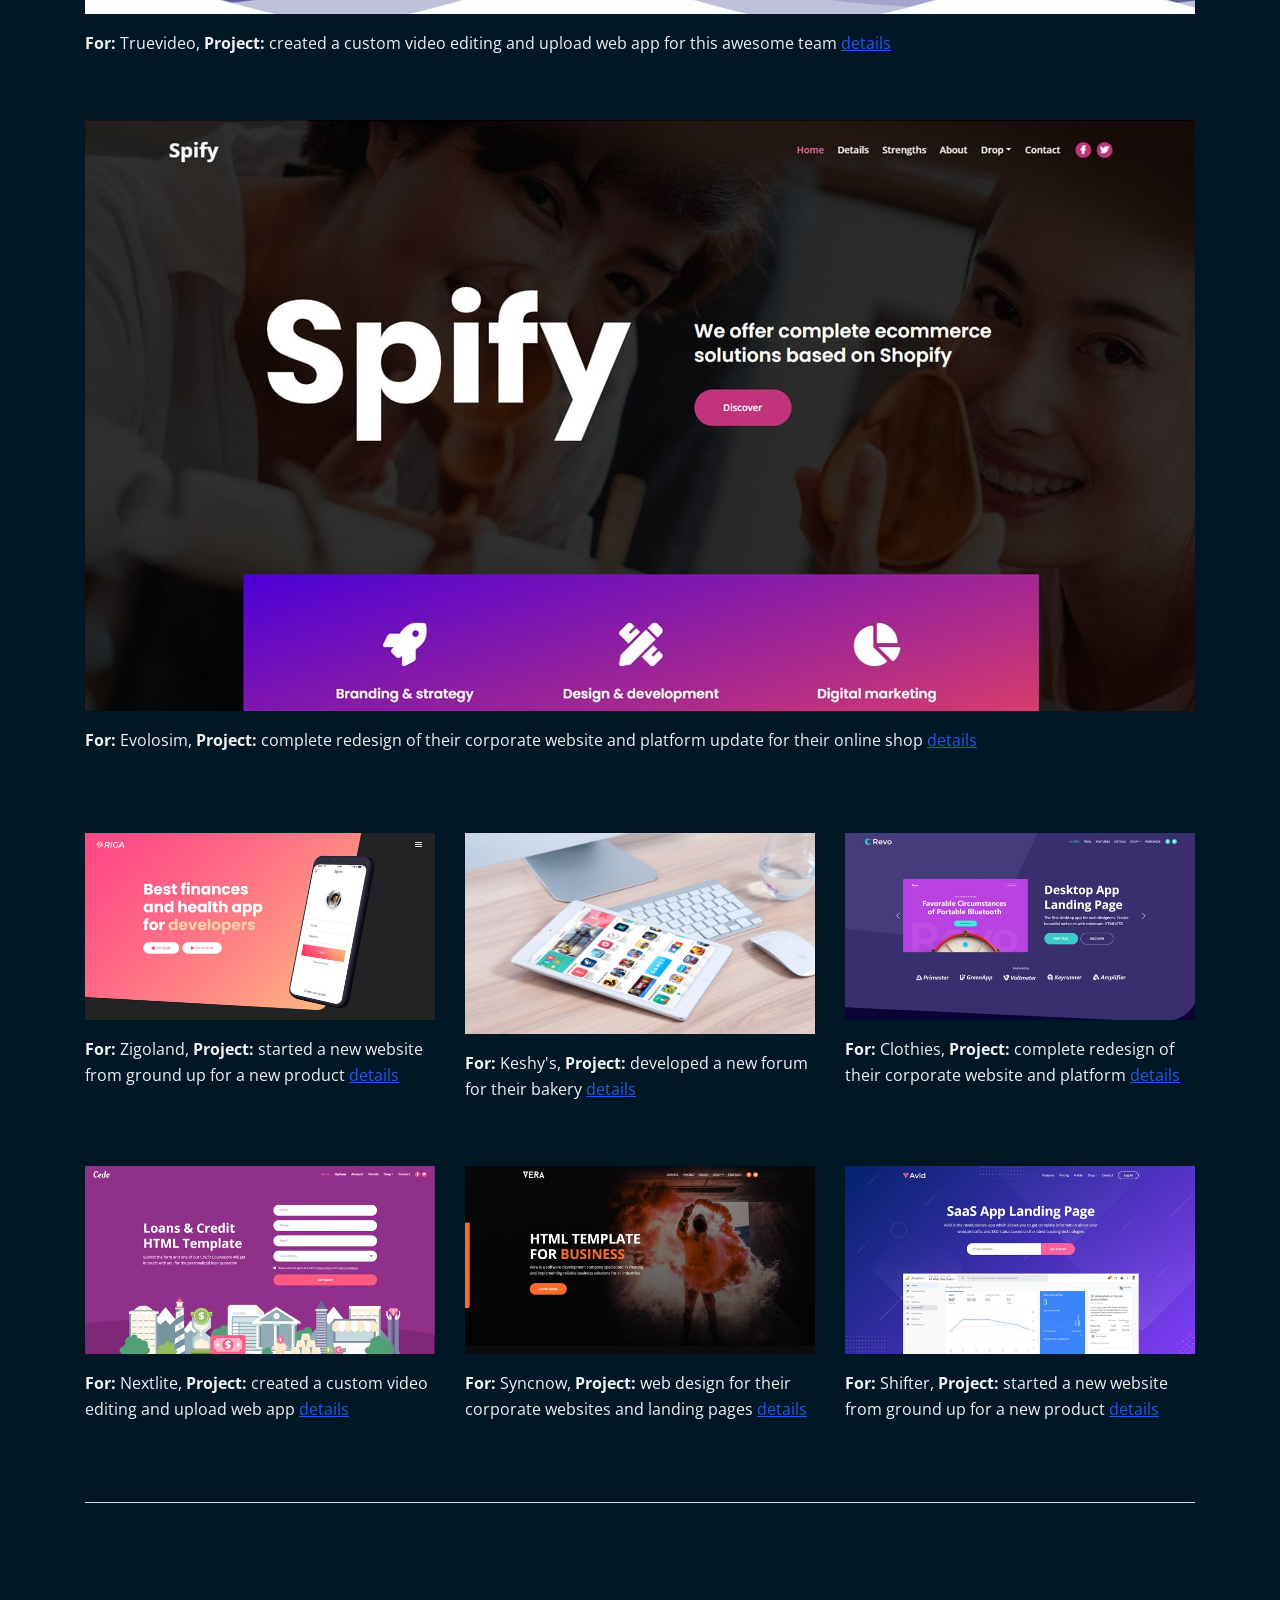
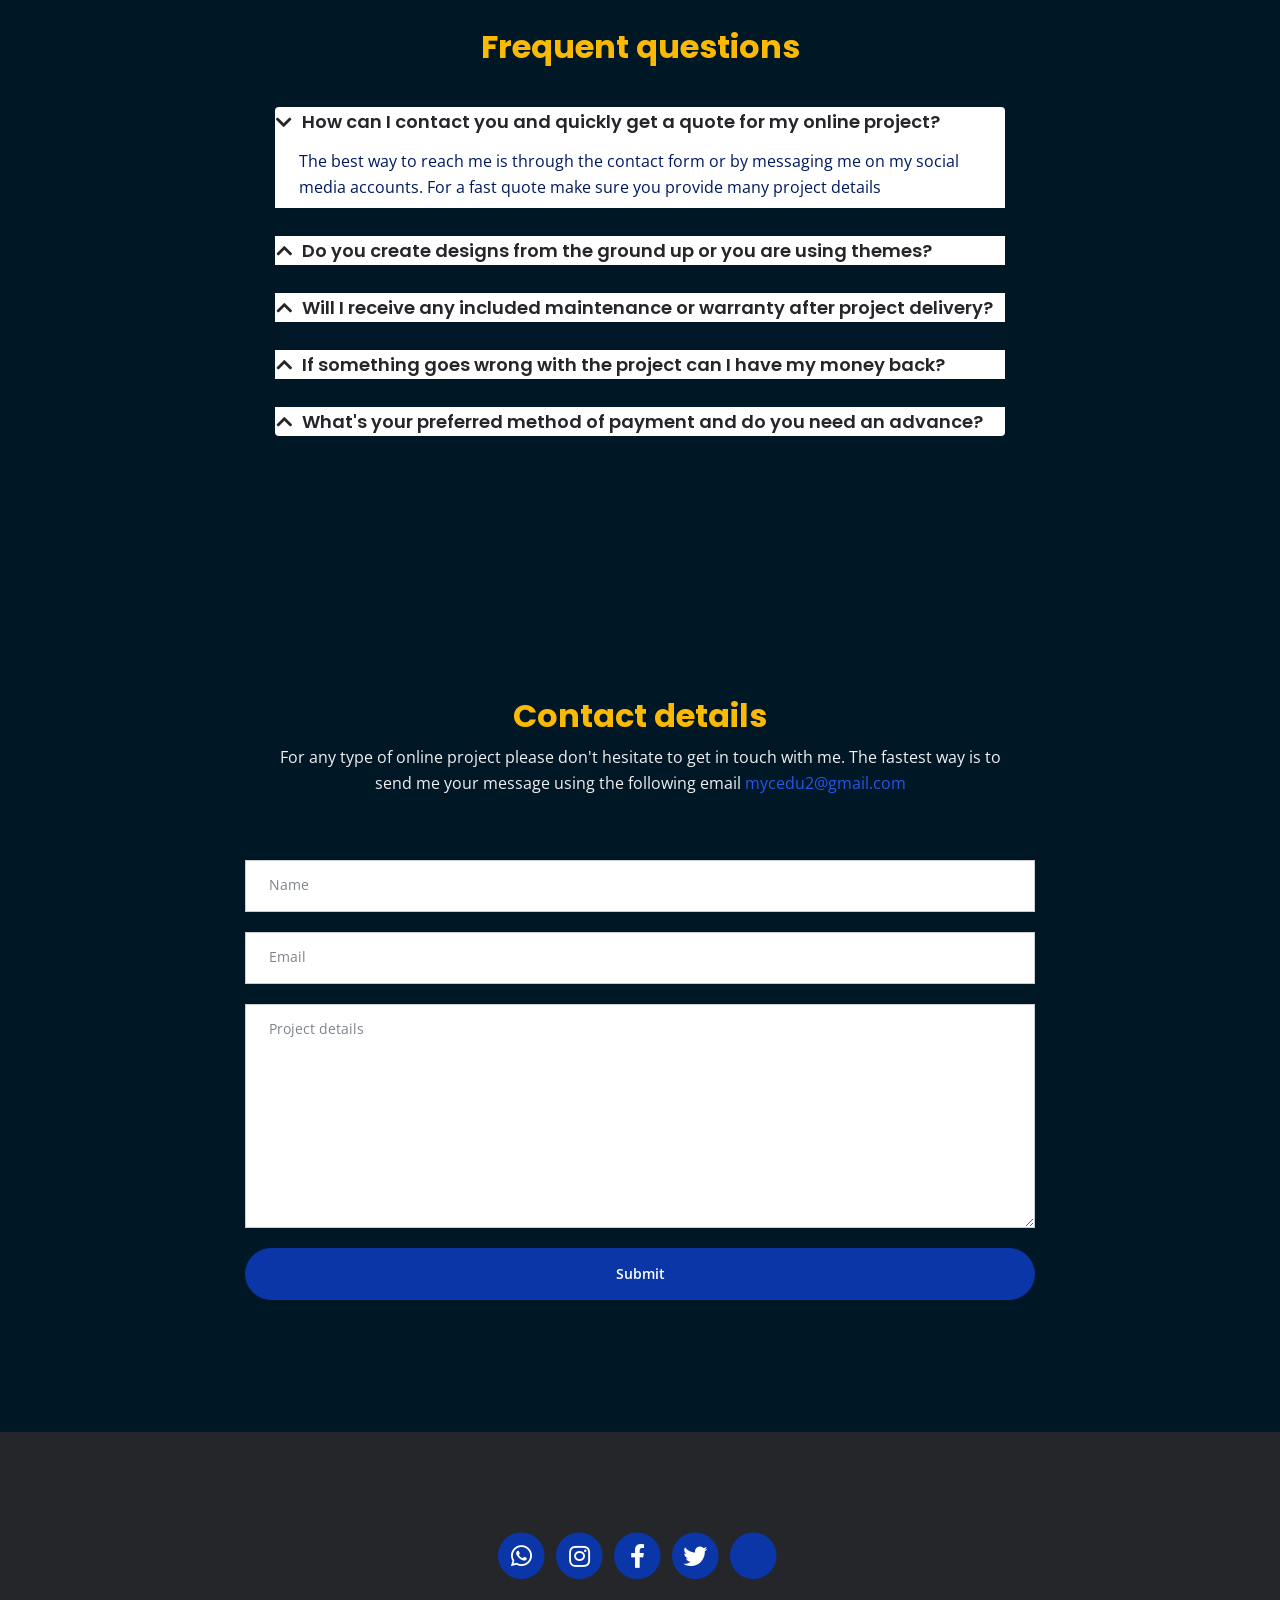
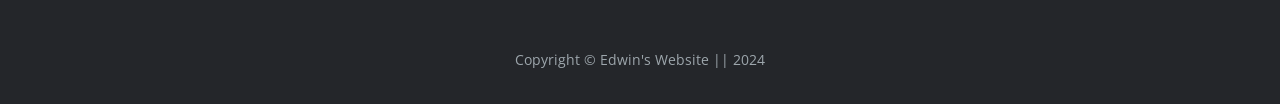
==== commit 8ca74e07: "Update index.html" ====
--- a/index.html
+++ b/index.html
@@ -751,9 +751,9 @@
                             </a>
                         </span>
                         <span class="fa-stack">
-                            <a href="https://wa.me/254758213493" title="Contact me on WhatsApp" aria-label="WhatsApp">
+                            <a href="https://wa.me/254758213493" title="Contact me on Tiktok" aria-label="Tiktok">
                                 <i class="fas fa-circle fa-stack-2x"></i>
-                                <i class="fab fa-whatsapp fa-stack-1x"></i>
+                                <i class="fa-brands fa-tiktok fa-stack-1x"></i>
                             </a>
                         </span>
                     </div> <!-- end of social-container -->
--- a/css/styles.css
+++ b/css/styles.css
@@ -538,11 +538,14 @@
 }
 
 .header .h1-large.two .typing{
+	display: inline-block;
+	font-family: 'Courier New', Courier, monospace;
+	text-align: center;
 	color: #adff2f;
     white-space: nowrap;
     overflow: hidden;
     border-right: 4px solid #1de2d1;
-    -webkit-animation: typing 8s steps(29) infinite;
+    -webkit-animation: typing 8s steps(18) infinite;
 }
 @-webkit-keyframes typing{
     0%{
@@ -1363,4 +1366,4 @@
 	}
 	/* end of extra pages */
 }
-/* end of min-width 1200px */+/* end of min-width 1200px */
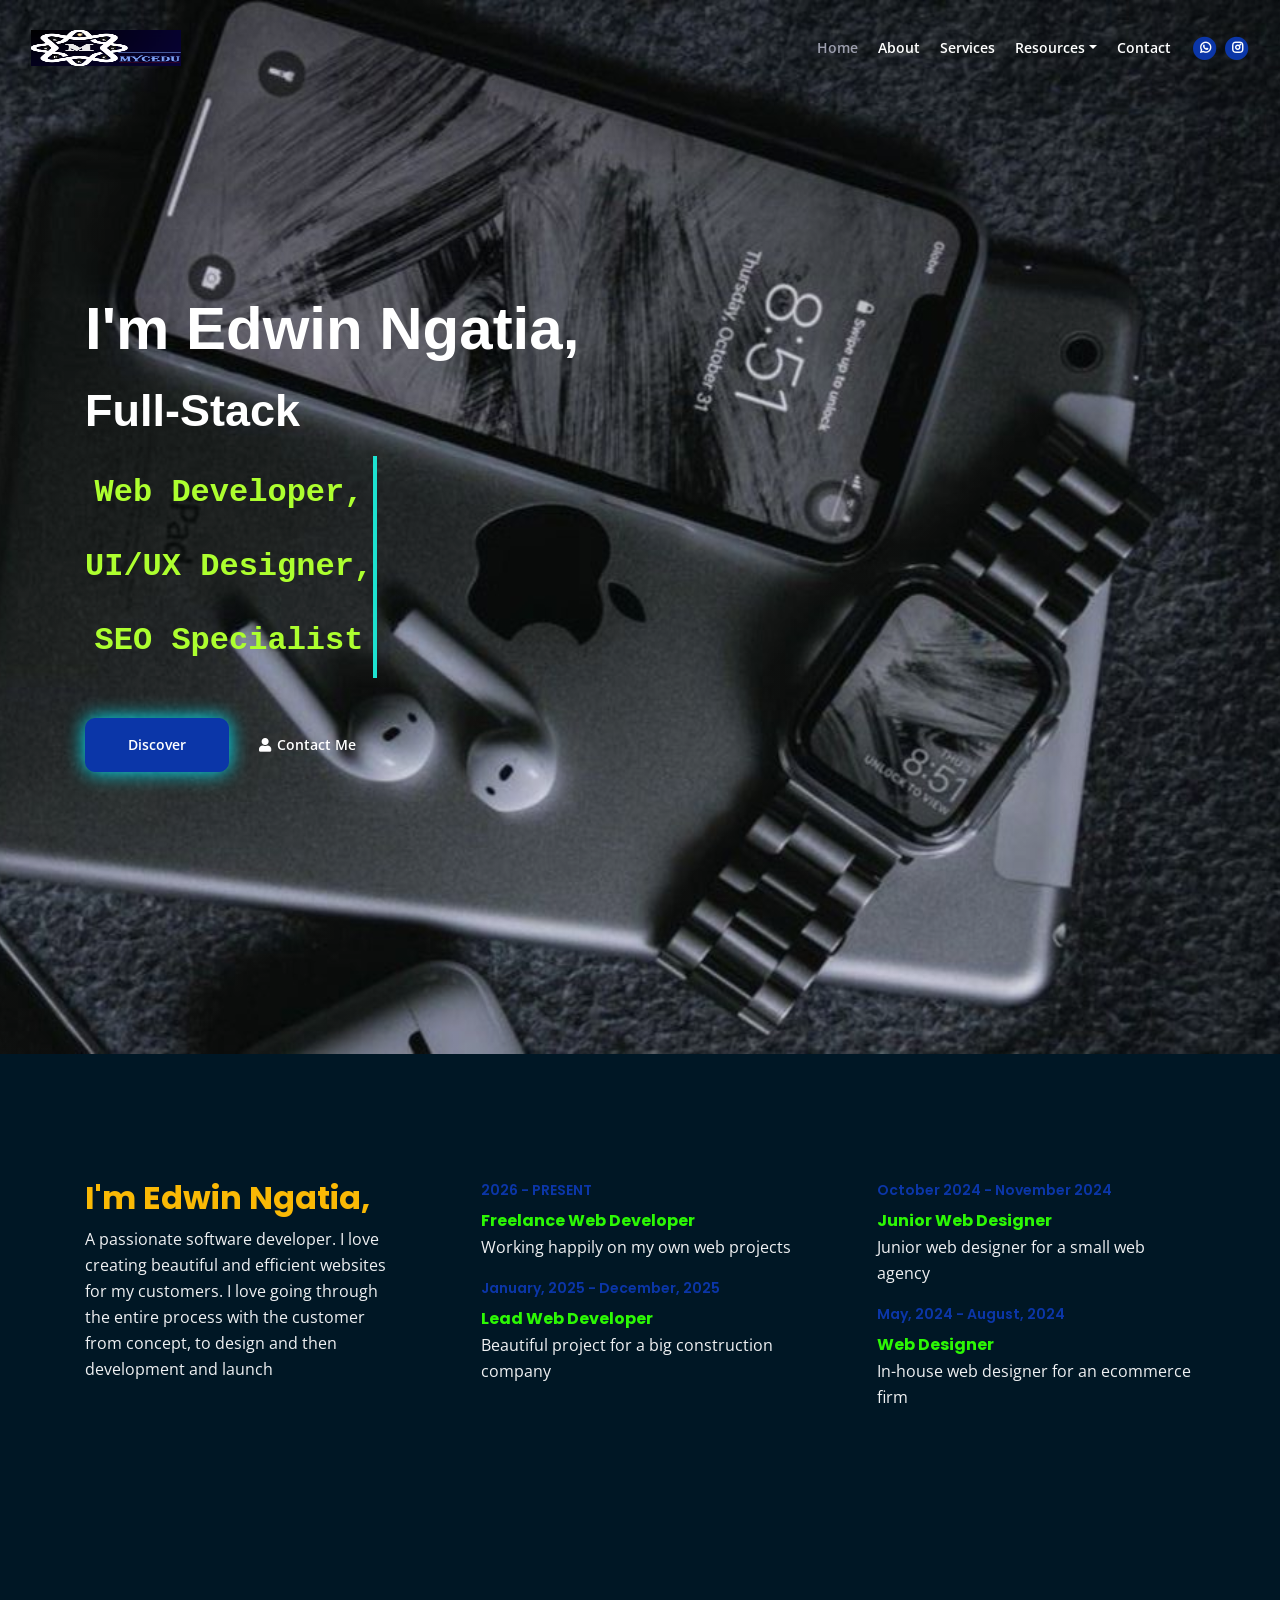
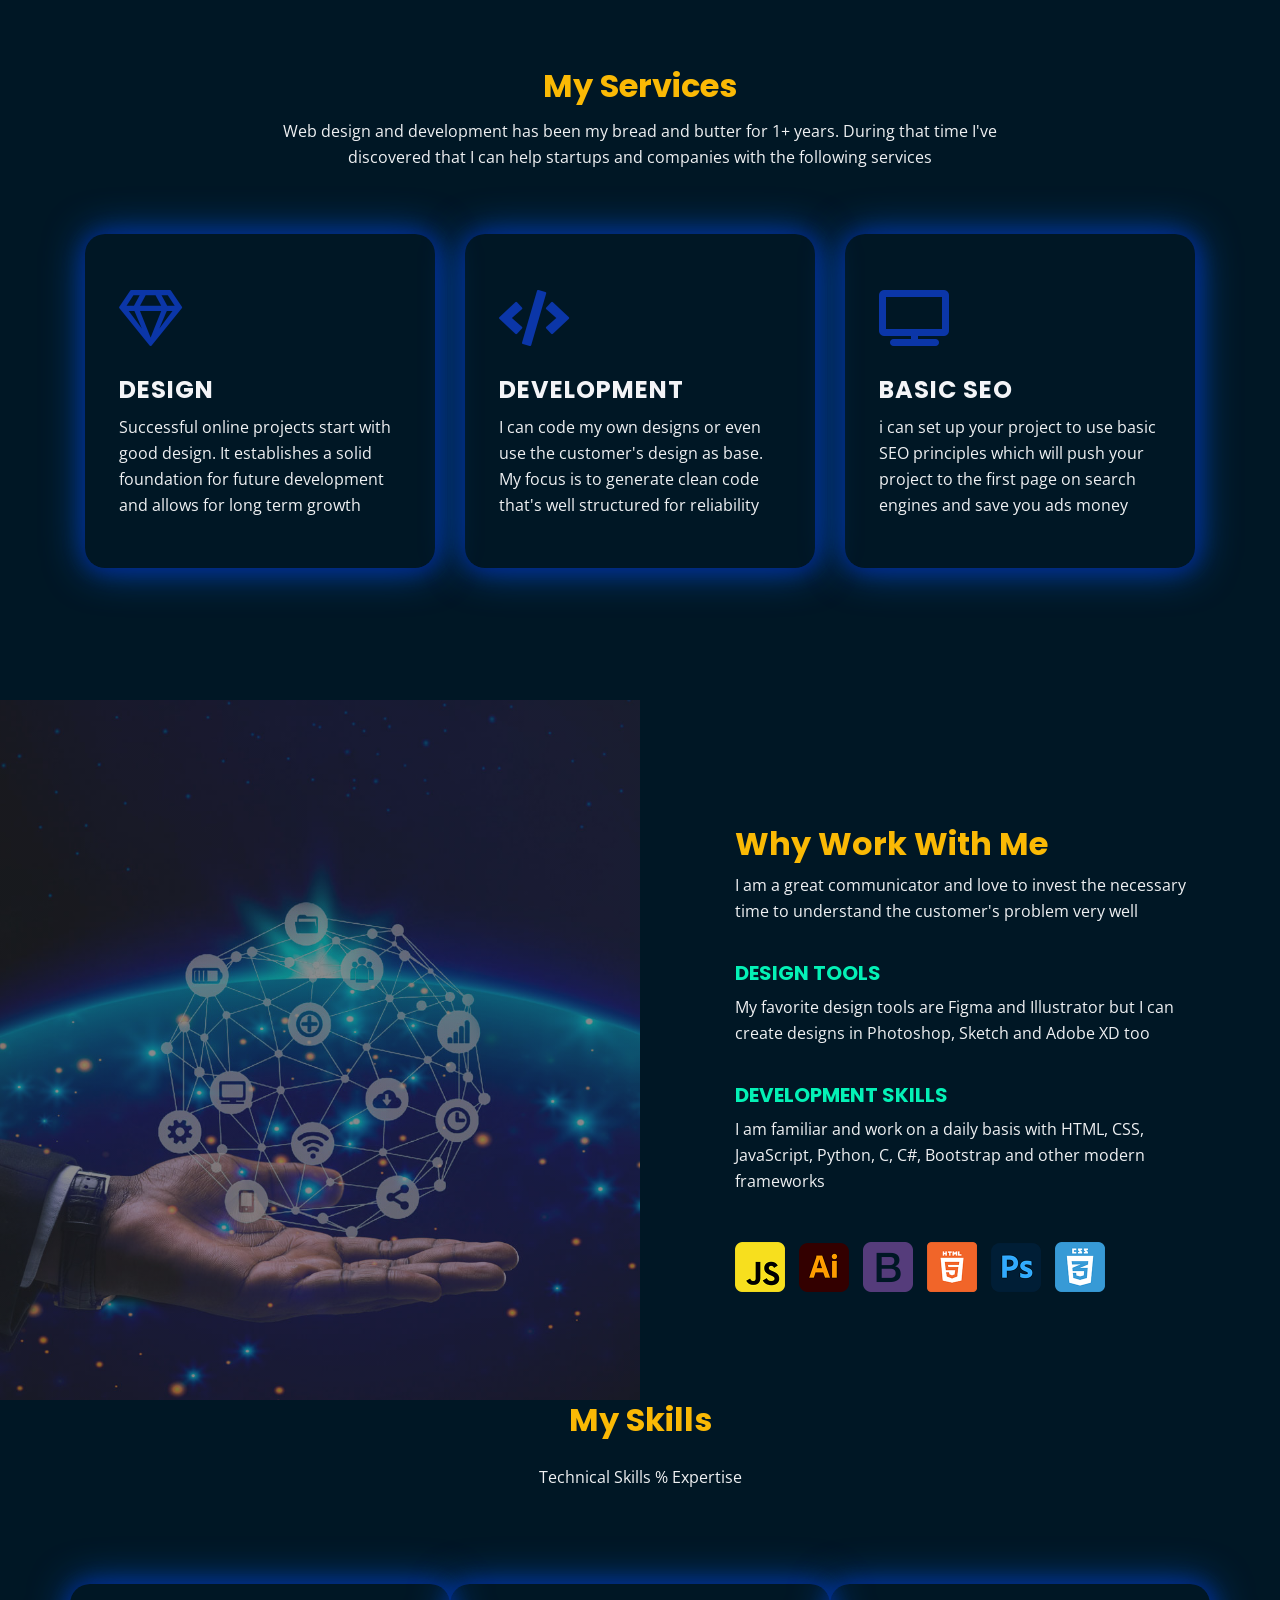
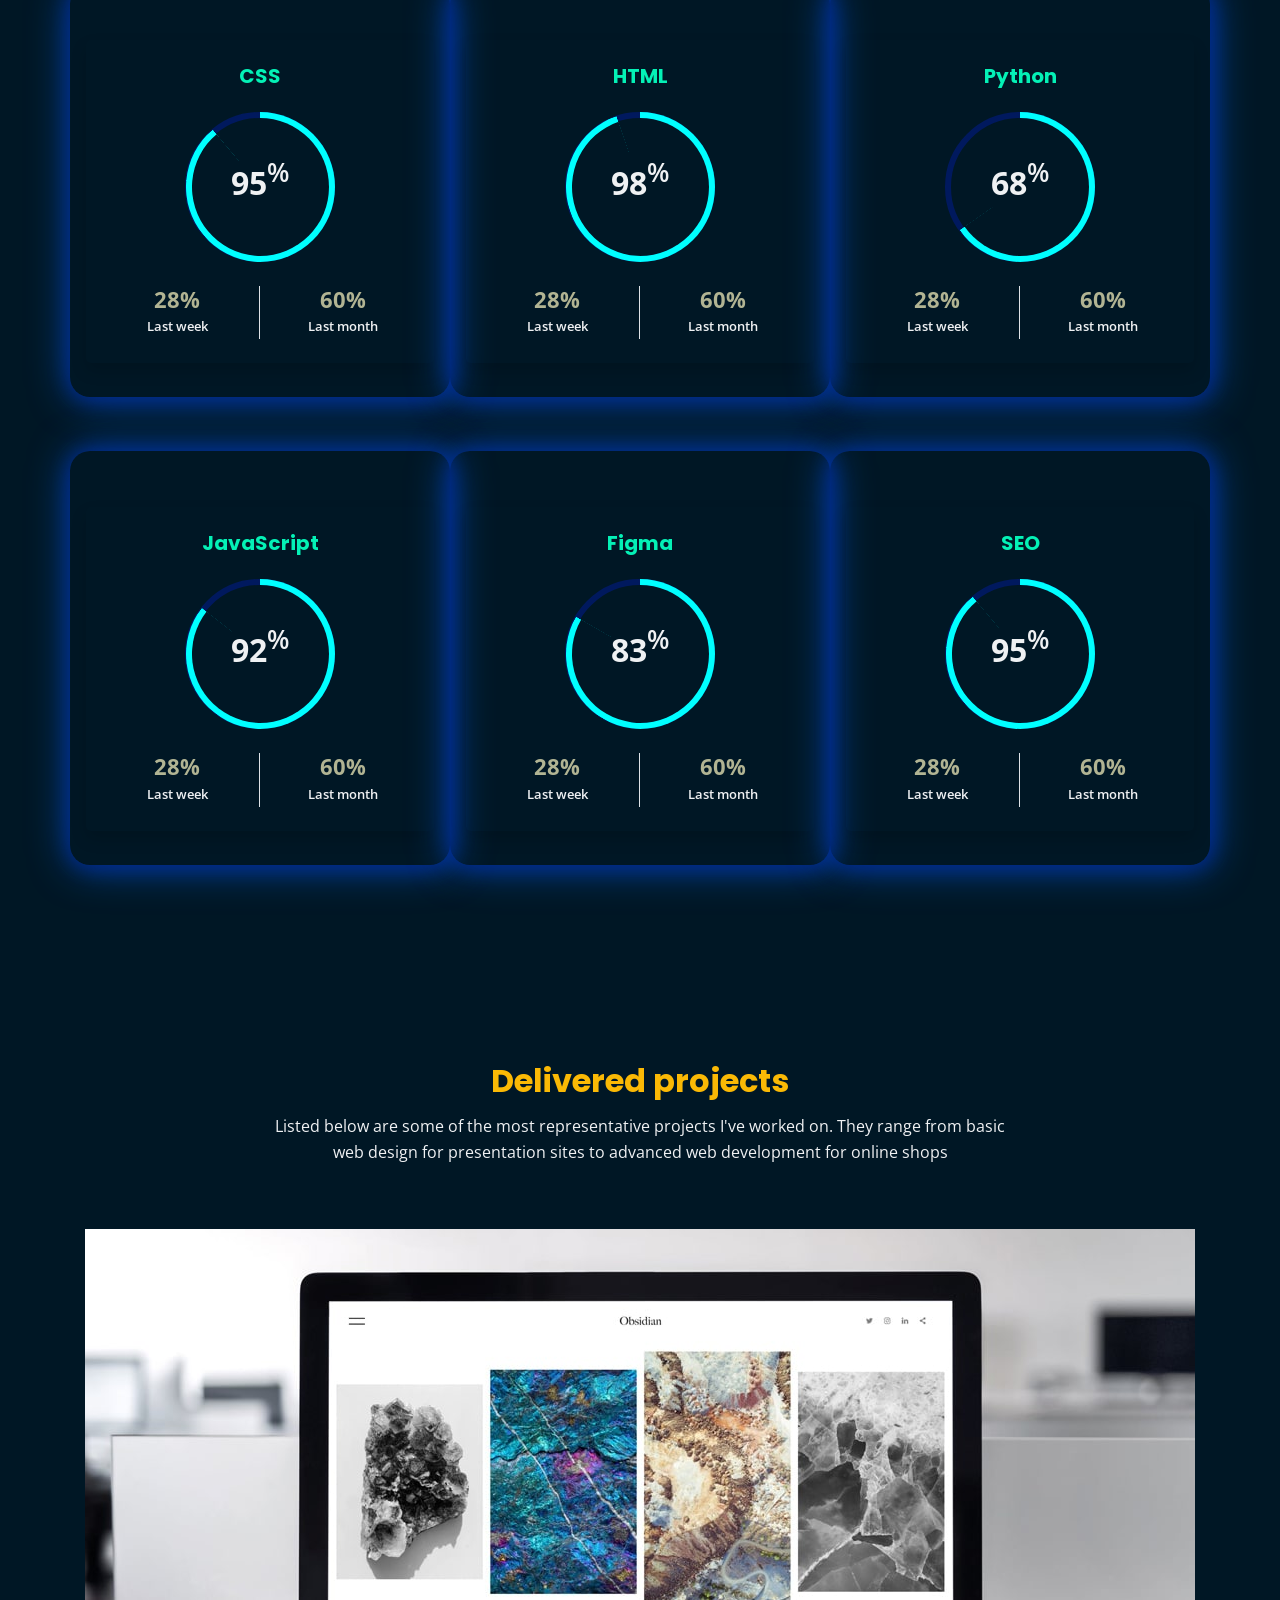
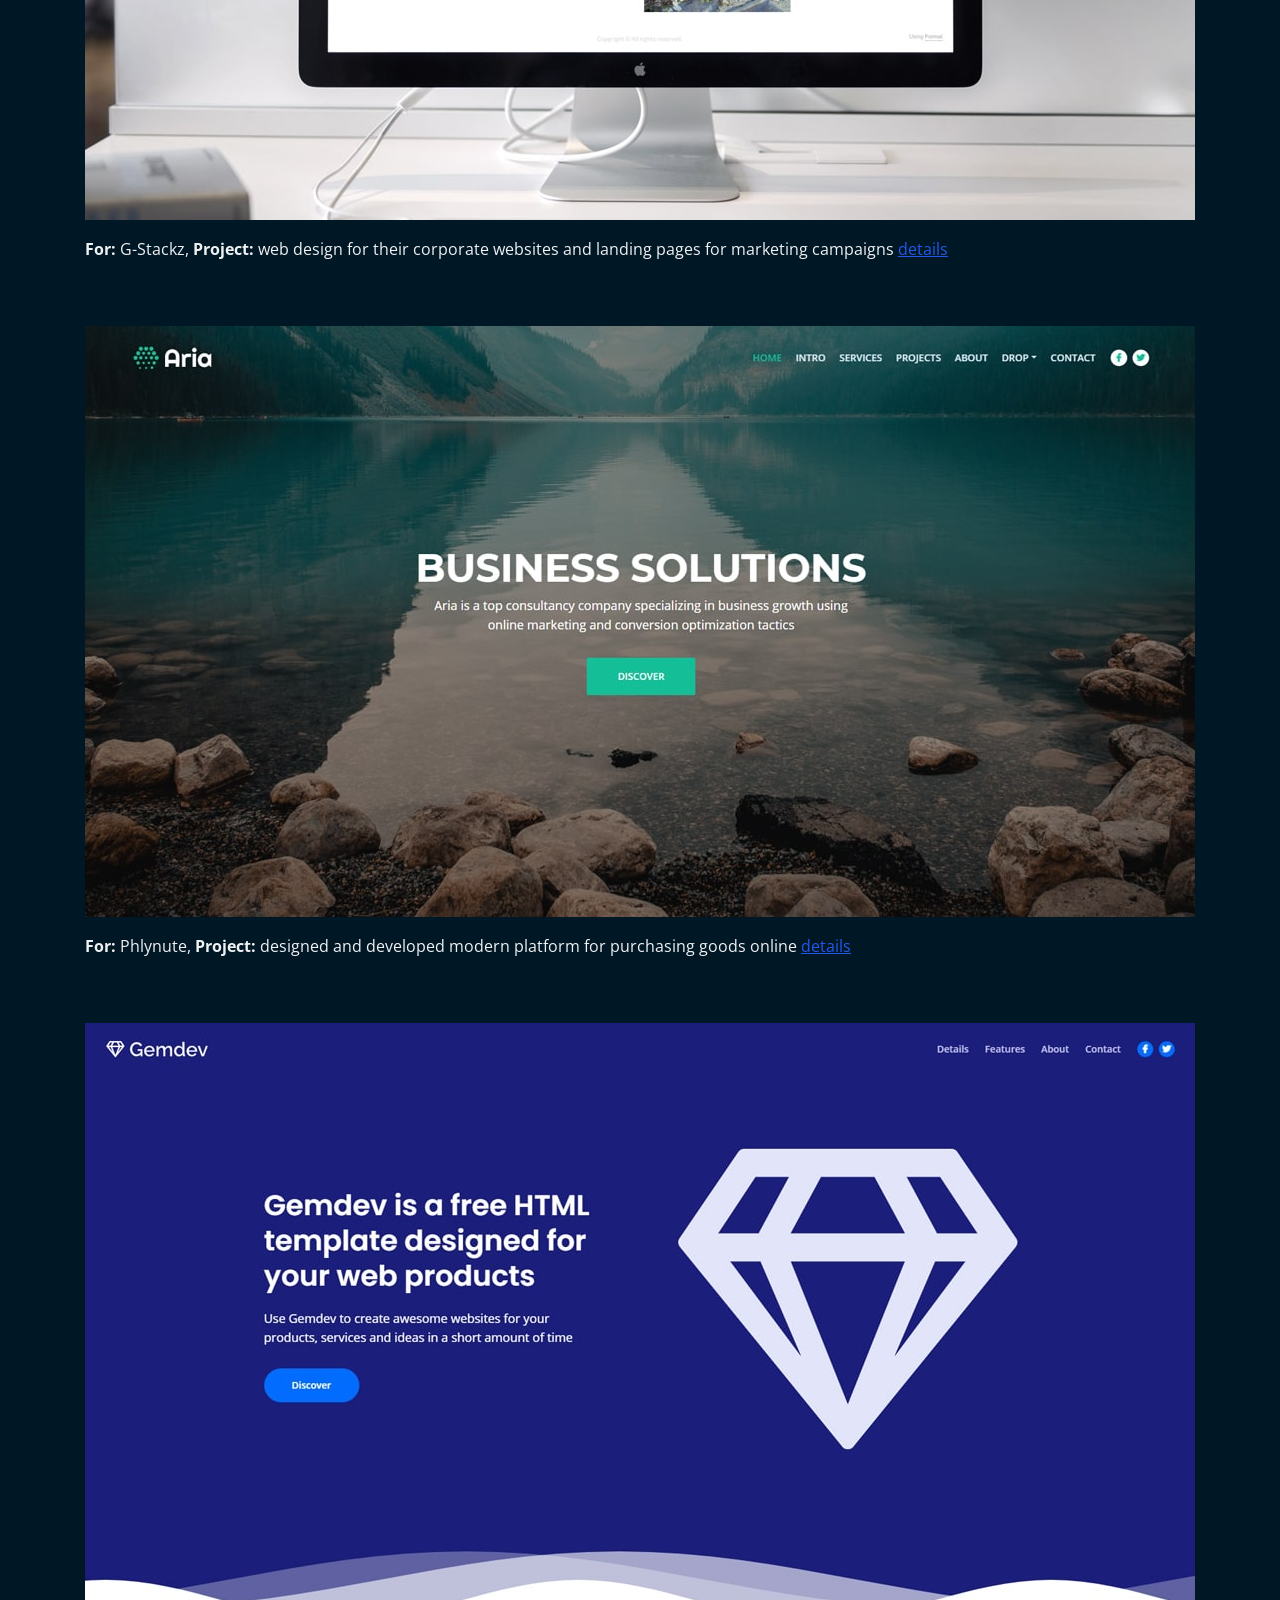
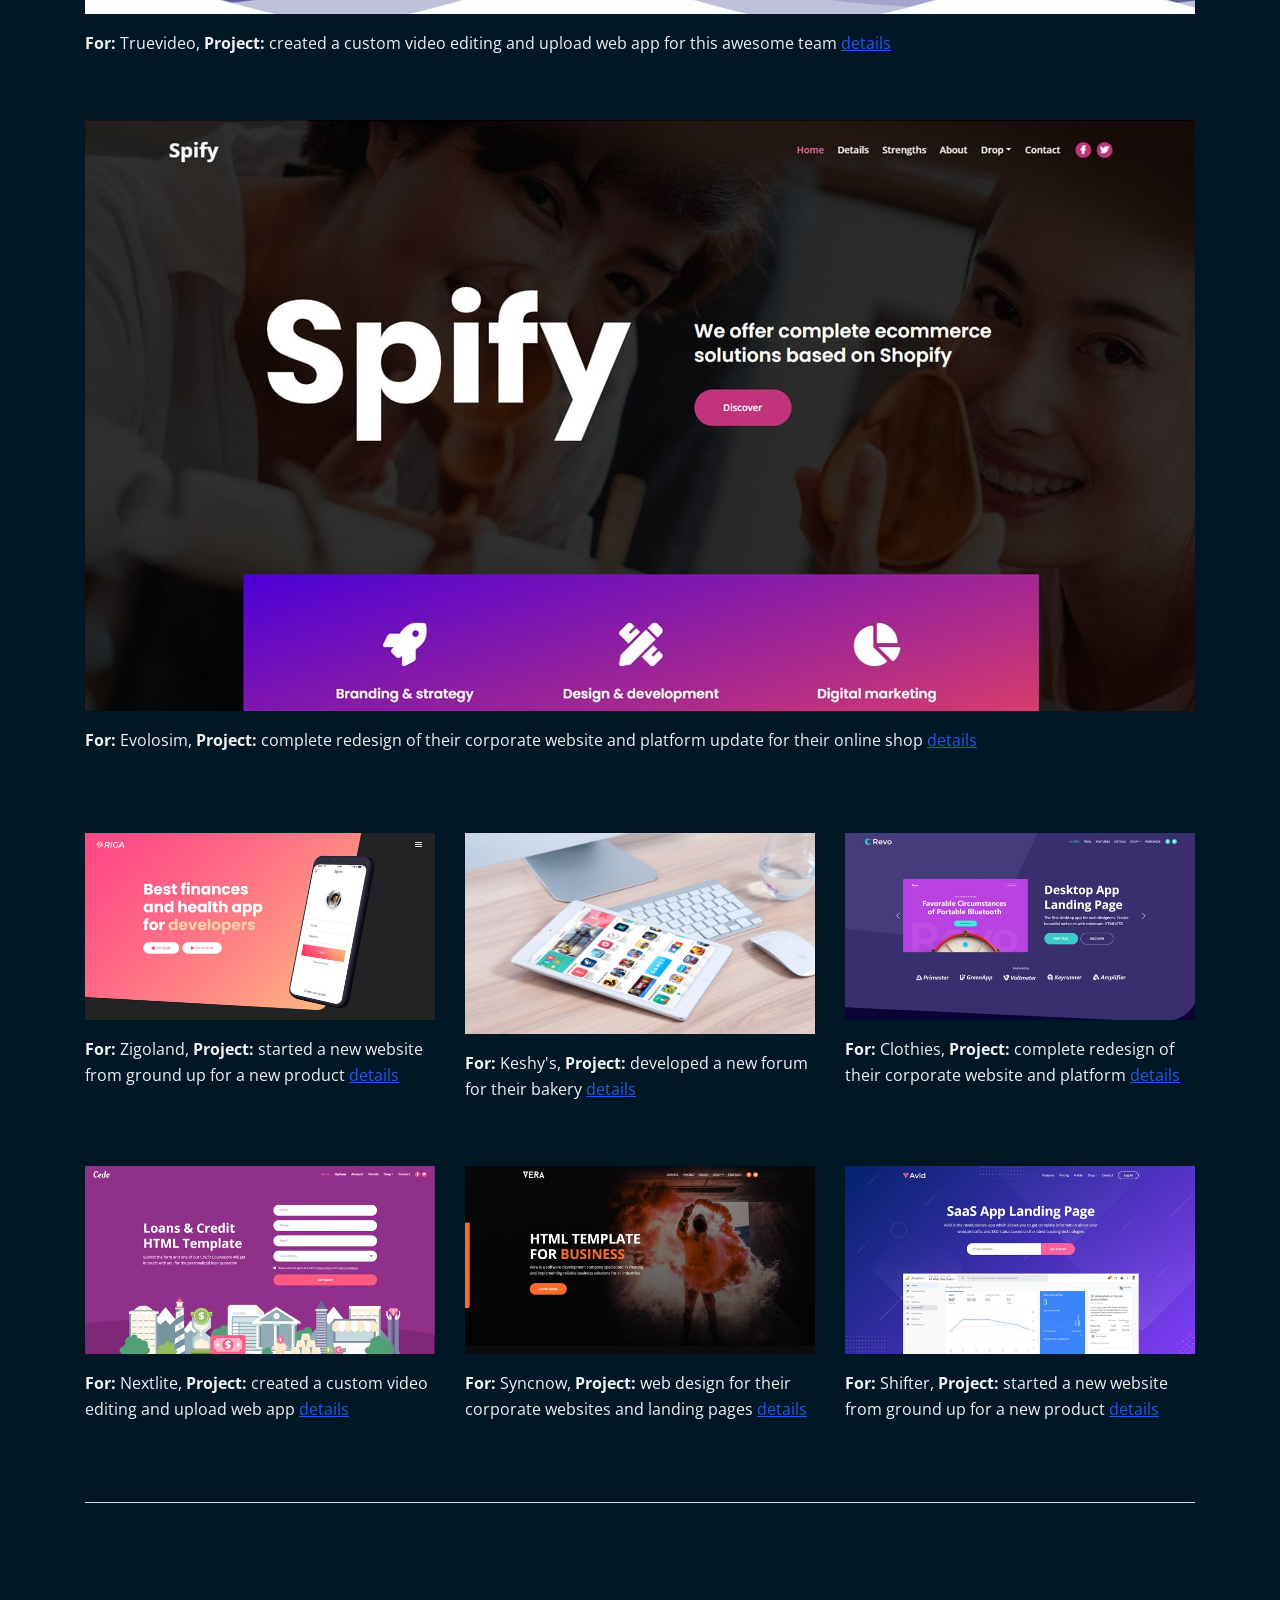
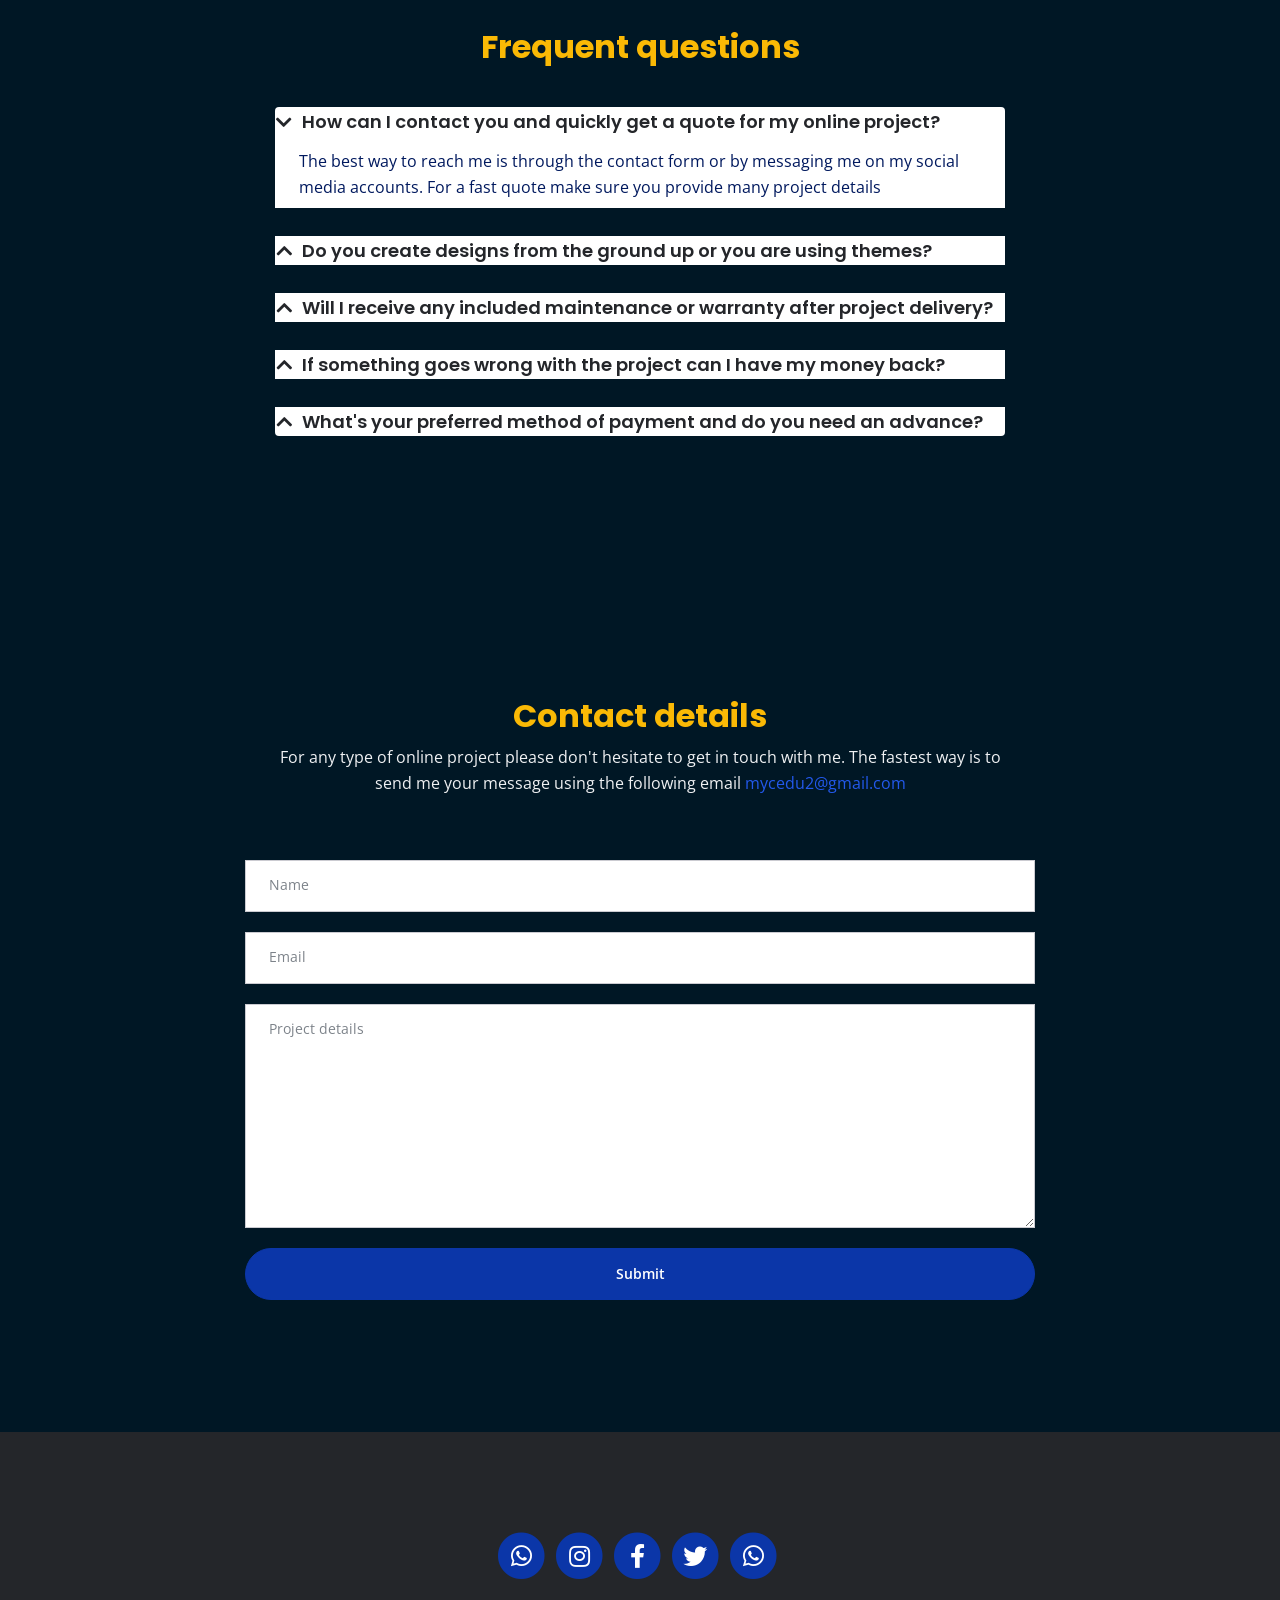
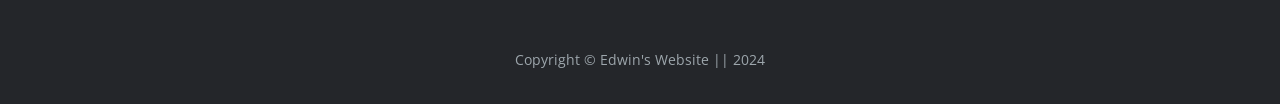
==== commit 60bd80b3: "Update index.html" ====
--- a/index.html
+++ b/index.html
@@ -751,9 +751,9 @@
                             </a>
                         </span>
                         <span class="fa-stack">
-                            <a href="https://wa.me/254758213493" title="Contact me on Tiktok" aria-label="Tiktok">
+                            <a href="https://wa.me/254758213493" title="Contact me on WhatsApp" aria-label="WhatsApp">
                                 <i class="fas fa-circle fa-stack-2x"></i>
-                                <i class="fa-brands fa-tiktok fa-stack-1x"></i>
+                                <i class="fab fa-whatsapp fa-stack-1x"></i>
                             </a>
                         </span>
                     </div> <!-- end of social-container -->
